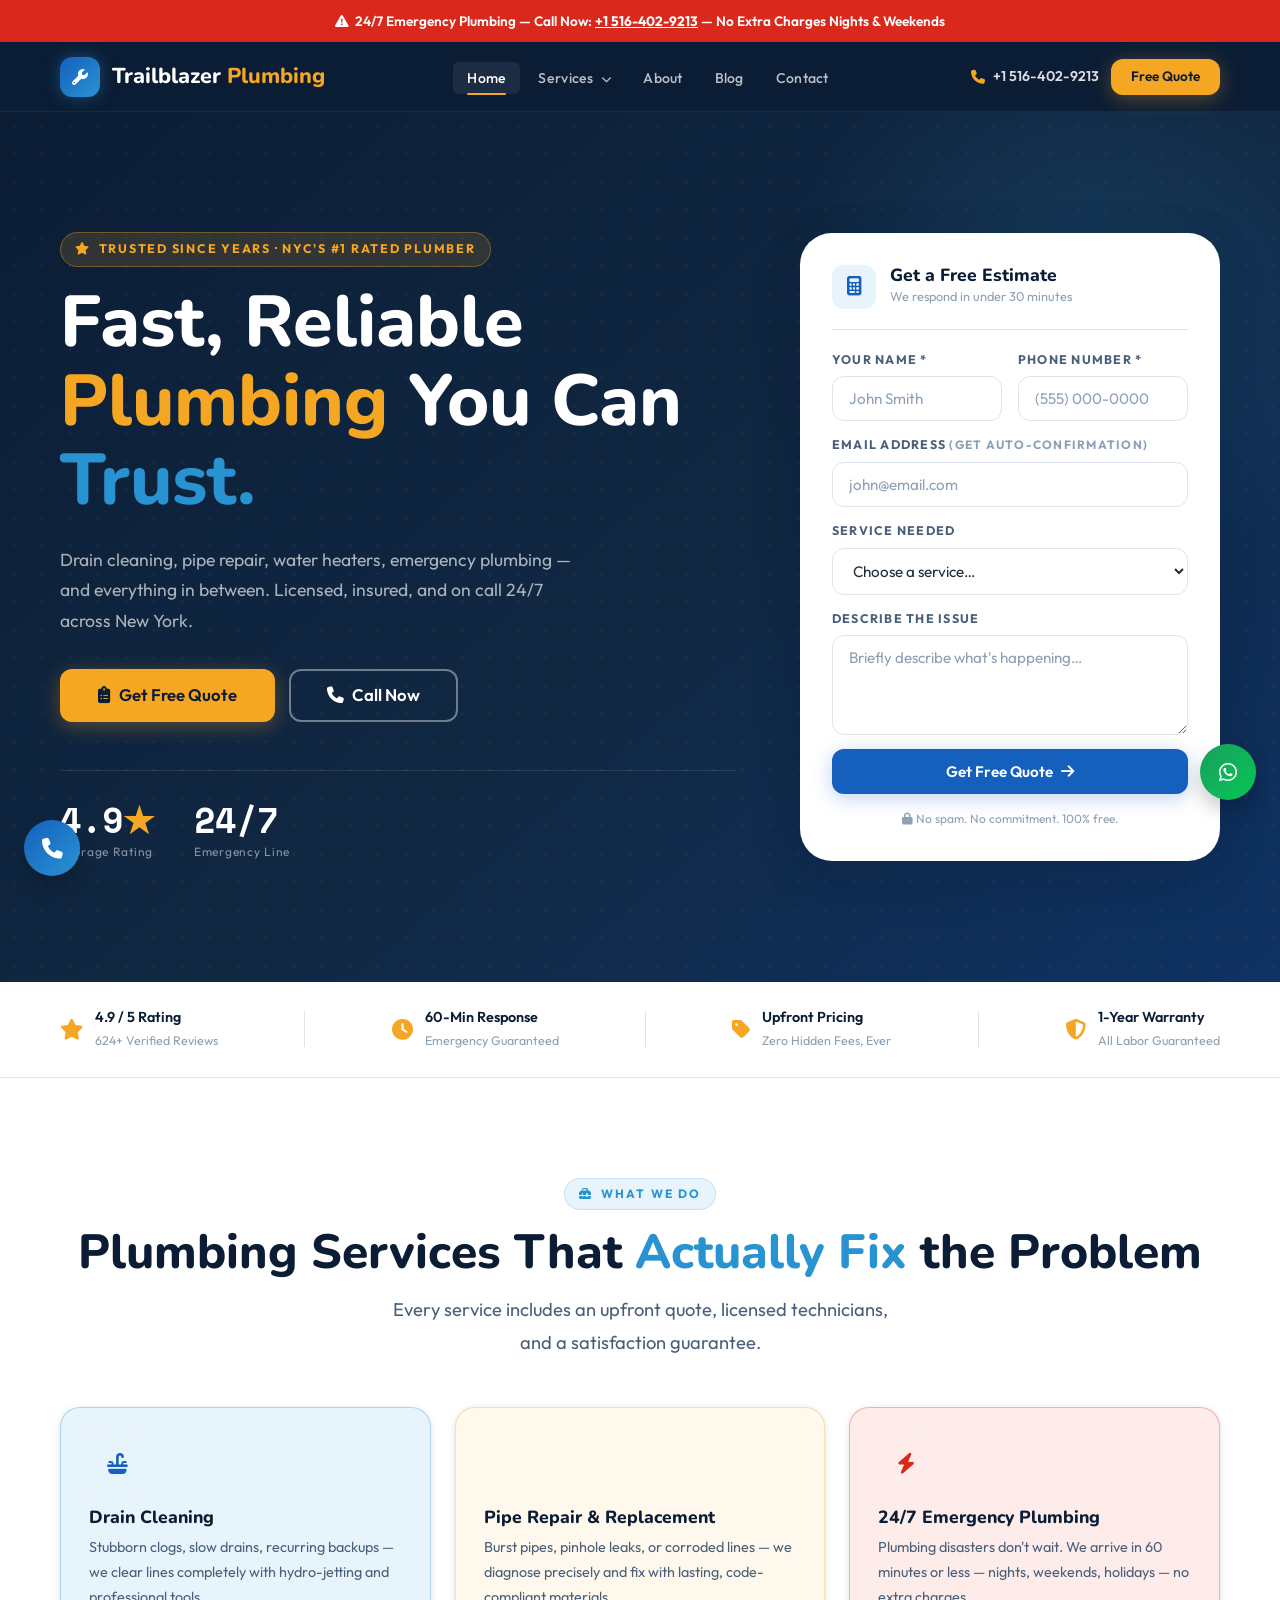
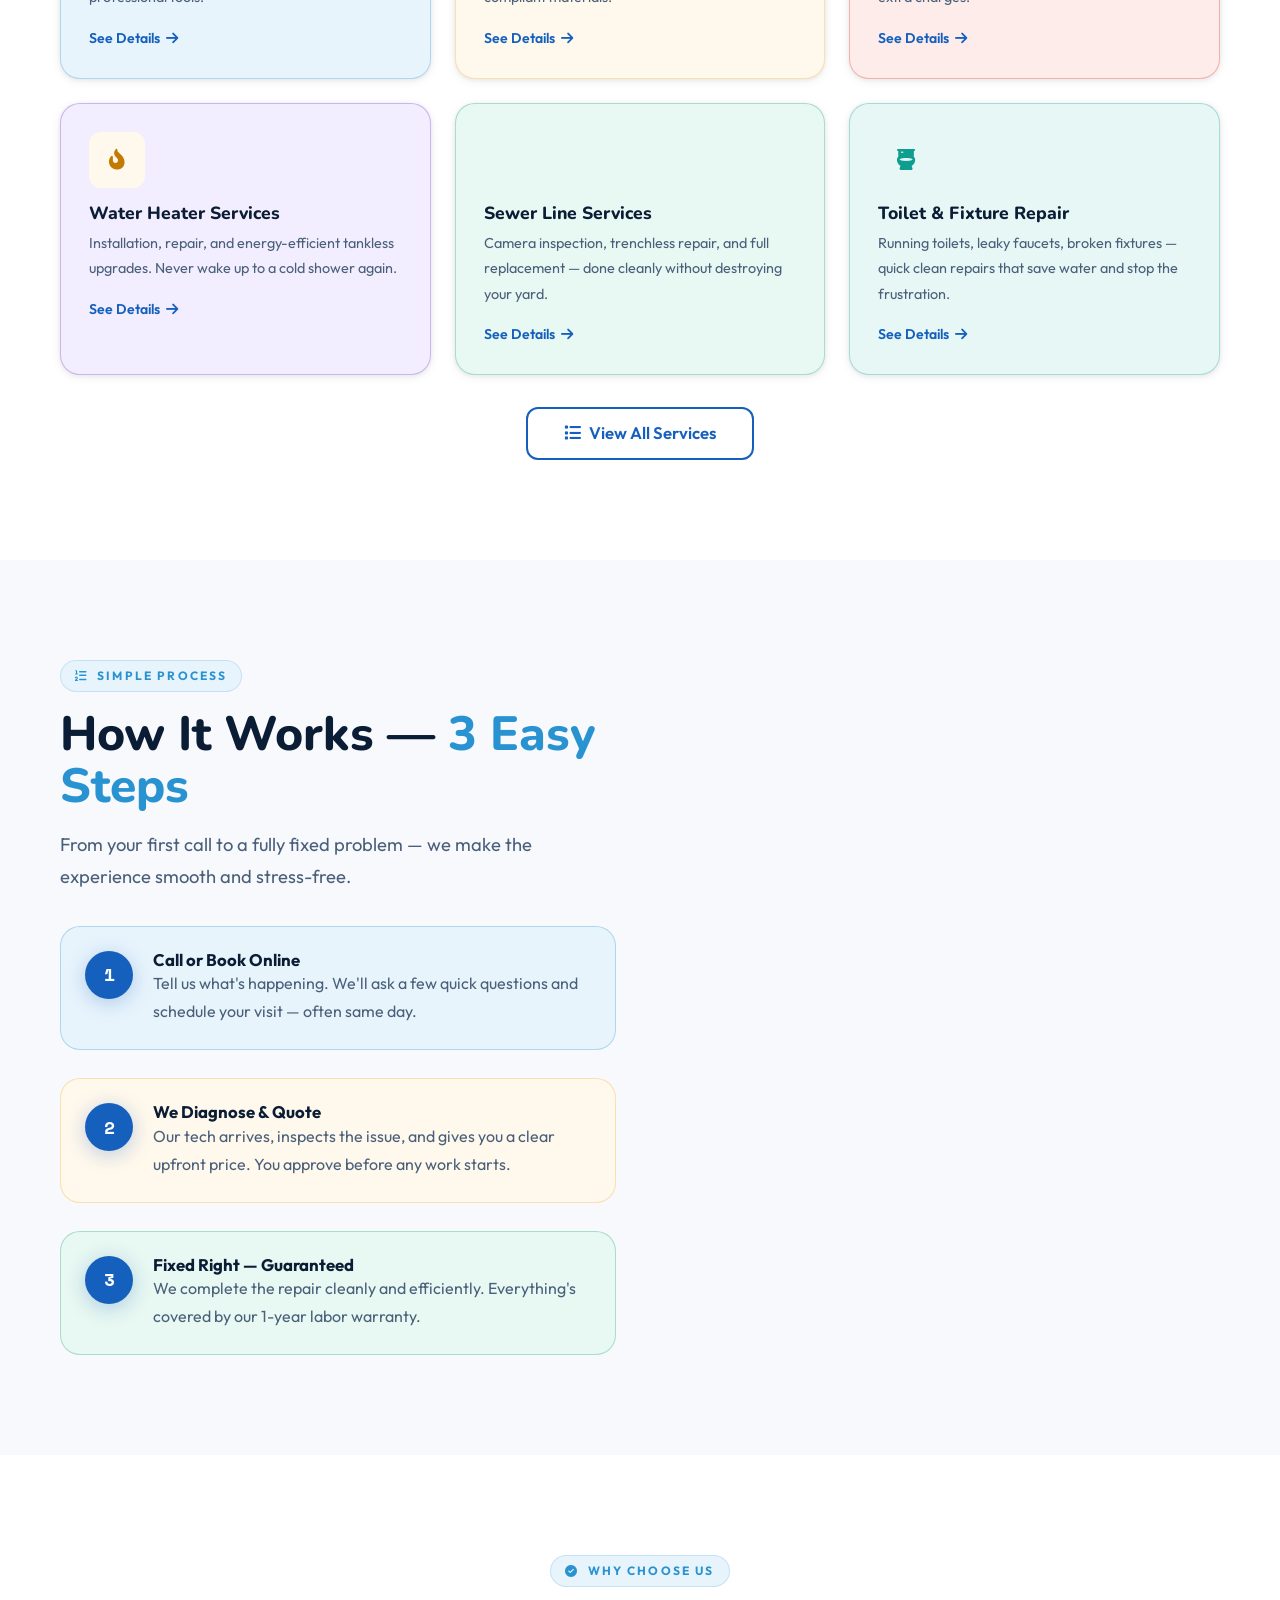
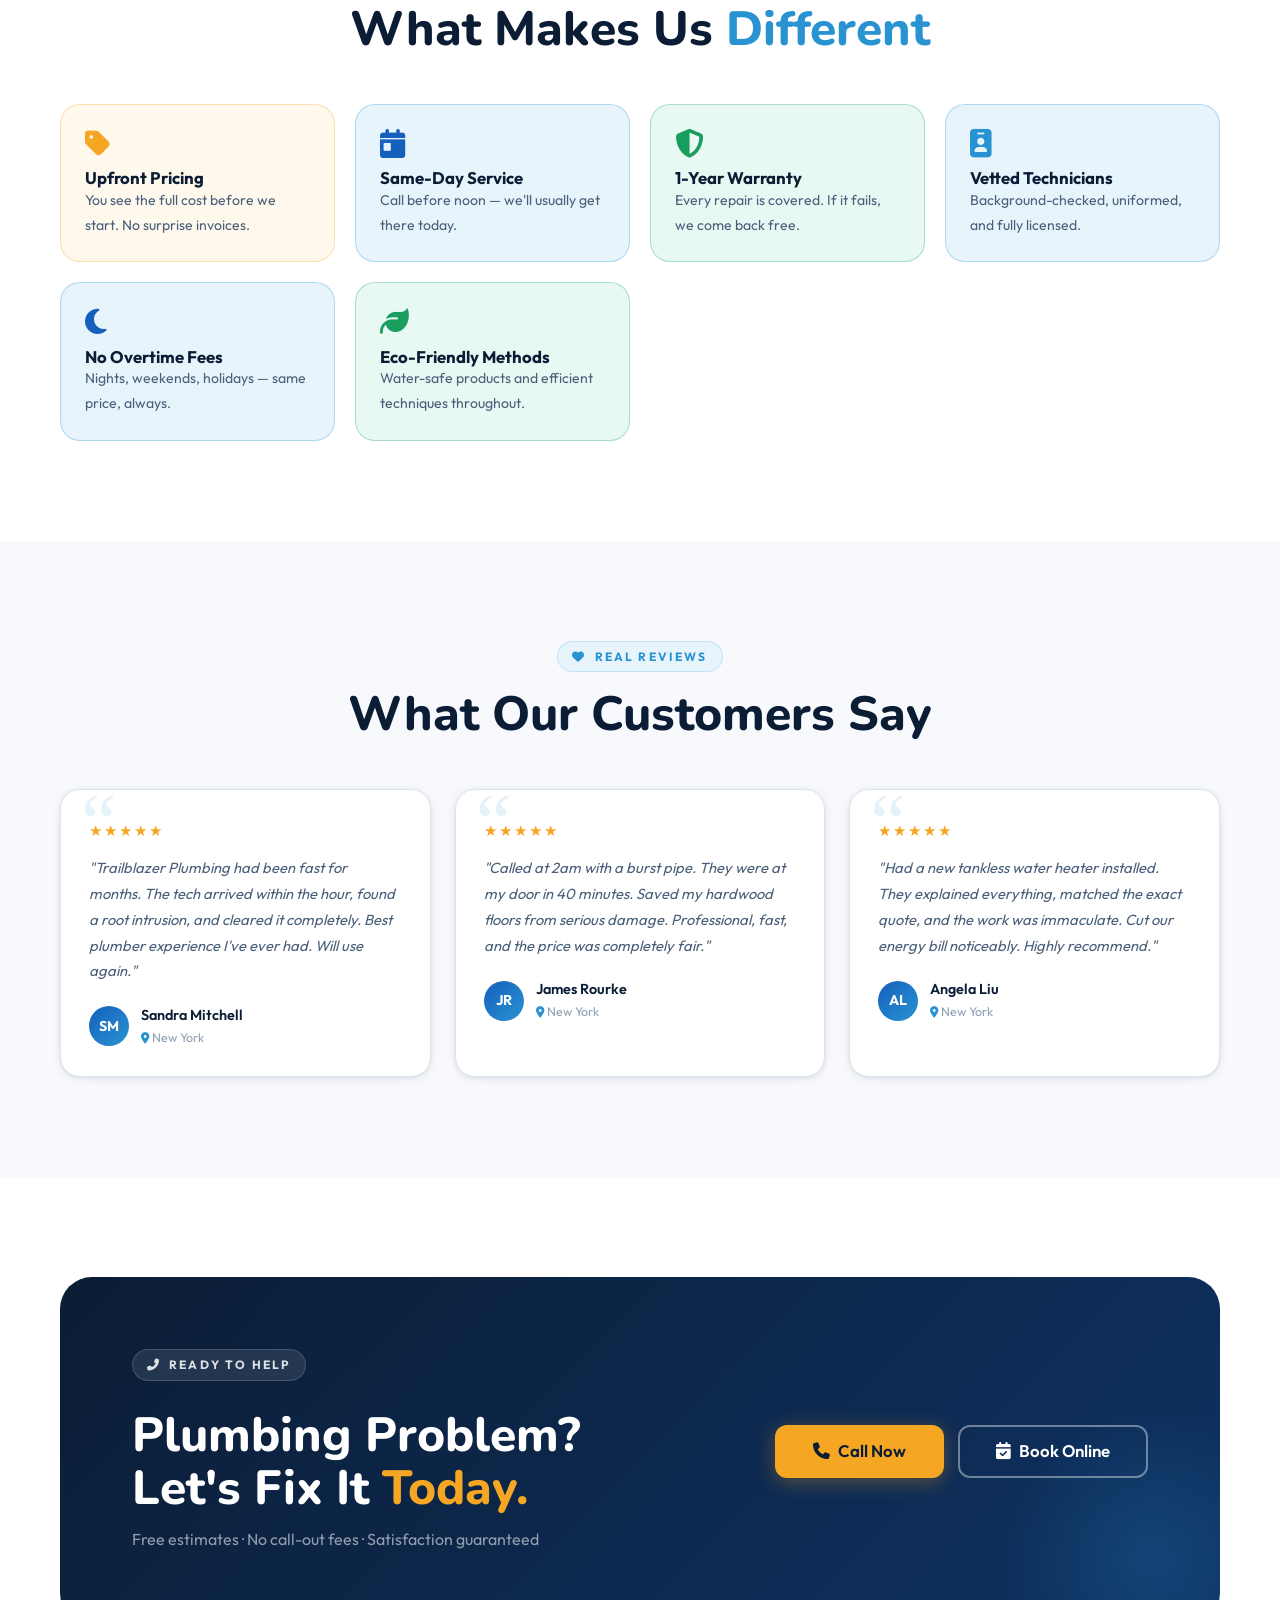
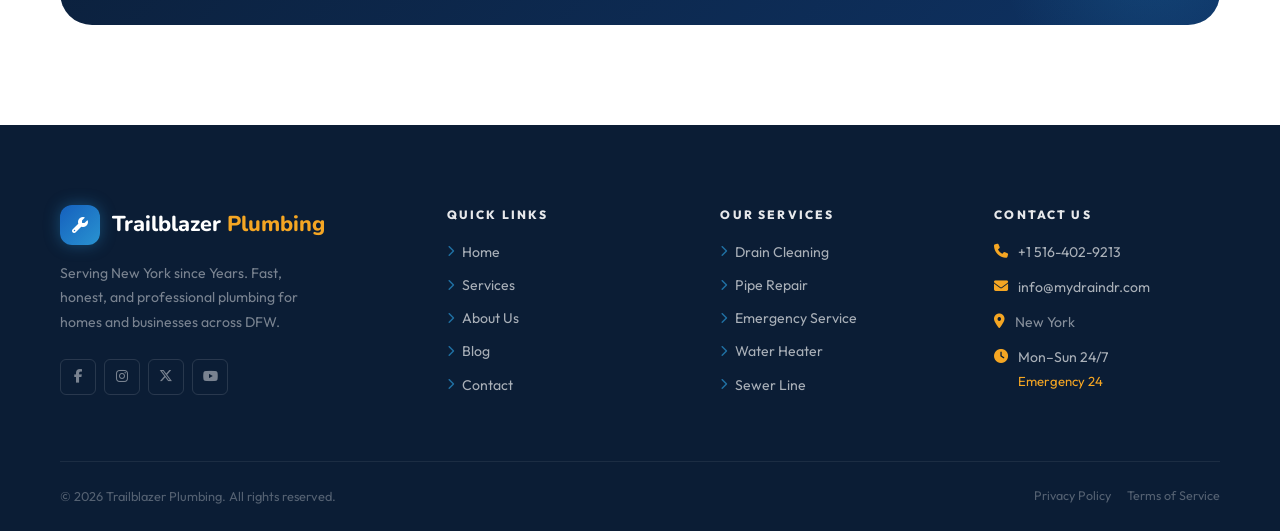
==== index.html @ d497c71b "`Updated company name and location in HTML files`" ====
<!DOCTYPE html>
<html lang="en">

<head>
  <meta charset="UTF-8" />
  <meta name="viewport" content="width=device-width,initial-scale=1.0" />
  <meta name="theme-color" content="#0b1d35" />
  <title>Trailblazer Plumbing | Expert Plumbing &amp; Drain Services in New York</title>
  <meta name="description"
    content="Trailblazer Plumbing offers licensed, insured plumbing services in New York. Drain cleaning, pipe repair, emergency plumbing, water heaters &amp; more. Fast response, upfront pricing, 24/7 availability." />
  <meta name="keywords"
    content="plumber Dallas, drain cleaning Fort Worth, emergency plumber DFW, pipe repair Dallas, water heater installation, plumbing services Texas" />
  <meta name="author" content="Trailblazer Plumbing" />
  <meta name="robots" content="index,follow" />
  <link rel="canonical" href="https://www.mydraindr.com/" />
  <meta property="og:type" content="website" />
  <meta property="og:title" content="Trailblazer Plumbing | Expert Plumbing &amp; Drain Services" />
  <meta property="og:description"
    content="Fast, reliable plumbing for New York. Licensed &amp; insured. 24/7 emergency service. Upfront pricing, no hidden fees." />
  <meta property="og:url" content="https://www.mydraindr.com/" />
  <meta property="og:image" content="https://www.mydraindr.com/images/og-image.jpg" />
  <meta name="twitter:card" content="summary_large_image" />
  <meta name="twitter:title" content="Trailblazer Plumbing | Expert Plumbing Services" />
  <meta name="twitter:description"
    content="Fast, reliable plumbing for New York. Licensed &amp; insured. 24/7 emergency service." />
  <meta name="twitter:image" content="https://www.mydraindr.com/images/twitter-image.jpg" />
  <script
    type="application/ld+json">{"@context":"https://schema.org","@type":"Plumber","name":"Trailblazer Plumbing","url":"https://www.mydraindr.com","telephone":"+1 516-402-9213","address":{"@type":"PostalAddress","streetAddress":"New York","addressLocality":"Dallas","addressRegion":"TX","postalCode":"75201","addressCountry":"US"},"openingHours":"Mo-Sa 07:00-20:00","aggregateRating":{"@type":"AggregateRating","ratingValue":"4.9","reviewCount":"624"}}</script>
  <link rel="preconnect" href="https://fonts.googleapis.com" />
  <link rel="preconnect" href="https://fonts.gstatic.com" crossorigin />
  <link
    href="https://fonts.googleapis.com/css2?family=Nunito:wght@600;700;800;900&family=Outfit:wght@300;400;500;600;700&family=Space+Mono:ital,wght@0,400;0,700;1,400&display=swap"
    rel="stylesheet" />
  <link rel="stylesheet" href="https://cdnjs.cloudflare.com/ajax/libs/font-awesome/6.5.1/css/all.min.css"
    crossorigin="anonymous" />
  <link rel="stylesheet" href="css/style.css" />
  <style>
    .floating-btn {
      overflow: visible;
      isolation: isolate;
    }

    .floating-btn i {
      position: relative;
      z-index: 2;
    }

    .floating-btn::before,
    .floating-btn::after {
      content: "";
      position: absolute;
      inset: 0;
      border-radius: 50%;
      border: 2px solid currentColor;
      opacity: 0;
      pointer-events: none;
    }

    .floating-btn::before {
      z-index: 0;
      animation: floating-ring-ripple 2.4s ease-out infinite;
    }

    .floating-btn::after {
      z-index: 1;
      animation: floating-ring-ripple 2.4s ease-out .9s infinite;
    }

    .floating-btn--call::before,
    .floating-btn--call::after {
      border-color: rgba(125, 209, 255, 0.72);
    }

    .floating-btn--whatsapp::before,
    .floating-btn--whatsapp::after {
      border-color: rgba(103, 255, 173, 0.68);
    }

    @keyframes floating-ring-ripple {
      0% {
        transform: scale(1);
        opacity: 0.9;
      }

      70% {
        opacity: 0.2;
      }

      100% {
        transform: scale(1.75);
        opacity: 0;
      }
    }
  </style>
</head>

<body>

  <!-- Emergency Strip -->
  <div class="emergency-strip">
    <i class="fa-solid fa-triangle-exclamation"></i>&nbsp;
    24/7 Emergency Plumbing — Call Now:&nbsp;<a href="tel:+1 516-402-9213">+1 516-402-9213</a>&nbsp;— No Extra Charges
    Nights &amp; Weekends
  </div>

  <!-- NAVBAR -->
  <nav class="navbar" id="navbar" aria-label="Main navigation">
    <div class="nav-wrap">
      <a href="index.html" class="nav-logo" aria-label="Trailblazer Plumbing Home">
        <div class="logo-icon"><i class="fa-solid fa-wrench"></i></div>
        <span>Trailblazer  <span class="logo-text-em">Plumbing</span></span>
      </a>
      <ul class="nav-menu">
        <li><a href="index.html" class="nav-link">Home</a></li>
        <li class="has-dropdown">
          <a href="pages/services.html" class="nav-link">Services <i
              class="fa-solid fa-chevron-down drop-arrow"></i></a>
          <ul class="dropdown">
            <li><a href="pages/services.html#drain" class="drop-item"><i class="fa-solid fa-sink"></i>Drain Cleaning</a>
            </li>
            <li><a href="pages/services.html#pipe" class="drop-item"><i class="fa-solid fa-pipe-valve"></i>Pipe
                Repair</a></li>
            <li><a href="pages/services.html#emergency" class="drop-item"><i class="fa-solid fa-bolt"></i>Emergency
                Service</a></li>
            <li><a href="pages/services.html#heater" class="drop-item"><i
                  class="fa-solid fa-fire-flame-curved"></i>Water Heater</a></li>
            <li><a href="pages/services.html#sewer" class="drop-item"><i class="fa-solid fa-arrow-down-to-arc"></i>Sewer
                Line</a></li>
          </ul>
        </li>
        <li><a href="pages/about.html" class="nav-link">About</a></li>
        <li><a href="pages/blog.html" class="nav-link">Blog</a></li>
        <li><a href="pages/contact.html" class="nav-link">Contact</a></li>
      </ul>
      <div class="nav-actions">
        <a href="tel:+1 516-402-9213" class="nav-phone"><i class="fa-solid fa-phone"></i>+1 516-402-9213</a>
        <a href="pages/contact.html" class="btn btn-amber btn-sm">Free Quote</a>
      </div>
      <button class="hamburger" id="hamburger" aria-label="Toggle menu" aria-expanded="false"
        aria-controls="mobileMenu">
        <span></span><span></span><span></span>
      </button>
    </div>
  </nav>
  <div class="mobile-menu" id="mobileMenu">
    <a href="index.html" class="nav-link">Home</a>
    <a href="pages/services.html" class="nav-link">Services</a>
    <a href="pages/about.html" class="nav-link">About</a>
    <a href="pages/blog.html" class="nav-link">Blog</a>
    <a href="pages/contact.html" class="nav-link">Contact</a>
    <div class="mobile-divider"></div>
    <div class="mobile-cta">
      <a href="tel:+1 516-402-9213" class="btn btn-amber btn-block"><i class="fa-solid fa-phone"></i>Call (555)
        123-4567</a>
      <a href="pages/contact.html" class="btn btn-ghost btn-block"><i class="fa-solid fa-file-lines"></i>Get Free
        Quote</a>
    </div>
  </div>

  <!-- HERO -->
  <section class="hero" aria-labelledby="hero-h">
    <div class="hero-dots" aria-hidden="true"></div>
    <div class="hero-glow" aria-hidden="true"></div>
    <div class="container">
      <div class="hero-inner">
        <div>
          <div class="hero-badge"><i class="fa-solid fa-star"></i>Trusted Since years · NYC's #1 Rated Plumber</div>
          <h1 id="hero-h">Fast, Reliable<br><span class="h1-accent">Plumbing</span> You Can<br><span
              class="h1-sky">Trust.</span></h1>
          <p class="hero-desc">Drain cleaning, pipe repair, water heaters, emergency plumbing — and everything in
            between. Licensed, insured, and on call 24/7 across New York.</p>
          <div class="hero-actions">
            <a href="pages/contact.html" class="btn btn-amber btn-lg"><i class="fa-solid fa-clipboard-list"></i>Get Free
              Quote</a>
            <a href="tel:+1 516-402-9213" class="btn btn-outline btn-lg"><i class="fa-solid fa-phone"></i>Call Now</a>
          </div>
          <div class="hero-proof">
            <!-- STATS  
            <div>
              <div class="hero-stat-num"><span data-count="4800" data-suffix="+">0+</span></div>
              <div class="hero-stat-label">Jobs Completed</div>
            </div>
            <div>
              <div class="hero-stat-num"><span data-count="16" data-suffix=" Yrs">0</span></div>
              <div class="hero-stat-label">In Business</div>
            </div>-->
            <div>
              <div class="hero-stat-num">4.9<span class="accent">★</span></div>
              <div class="hero-stat-label">Average Rating</div>
            </div>
            <div>
              <div class="hero-stat-num">24/7</div>
              <div class="hero-stat-label">Emergency Line</div>
            </div>
          </div>
        </div>
        <div class="quote-card reveal">
          <div class="quote-card-head">
            <div class="qc-icon"><i class="fa-solid fa-calculator"></i></div>
            <div>
              <h3>Get a Free Estimate</h3>
              <p>We respond in under 30 minutes</p>
            </div>
          </div>
          <form id="quoteForm" novalidate style="display:flex;flex-direction:column;gap:14px;">
            <div class="form-row">
              <div class="form-group"><label for="qname">Your Name *</label><input class="form-control" id="qname"
                  type="text" placeholder="John Smith" required /></div>
              <div class="form-group"><label for="qphone">Phone Number *</label><input class="form-control" id="qphone"
                  type="tel" placeholder="(555) 000-0000" required /></div>
            </div>
            <div class="form-group"><label for="qemail">Email Address <span style="font-size:.75rem;color:var(--gray3);">(get auto-confirmation)</span></label><input class="form-control" id="qemail"
                type="email" placeholder="john@email.com" /></div>
            <div class="form-group">
              <label for="qservice">Service Needed</label>
              <select class="form-control" id="qservice" required>
                <option value="">Choose a service…</option>
                <option>Drain Cleaning</option>
                <option>Pipe Repair / Replacement</option>
                <option>Emergency Plumbing</option>
                <option>Water Heater Service</option>
                <option>Sewer Line</option>
                <option>Toilet / Fixture Repair</option>
                <option>Other</option>
              </select>
            </div>
            <div class="form-group"><label for="qmsg">Describe the Issue</label><textarea class="form-control" id="qmsg"
                rows="3" placeholder="Briefly describe what's happening…"></textarea></div>
            <div id="quoteFormMsg" style="display:none;border-radius:10px;padding:12px 14px;font-size:.85rem;font-weight:600;"></div>
            <button type="submit" class="btn btn-primary btn-block" id="quoteSubmitBtn">Get Free Quote <i
                class="fa-solid fa-arrow-right"></i></button>
            <p style="font-size:.75rem;color:var(--gray3);text-align:center;"><i class="fa-solid fa-lock"></i> No spam.
              No commitment. 100% free.</p>
          </form>
          <script>
          (function(){
            var form=document.getElementById('quoteForm'),btn=document.getElementById('quoteSubmitBtn'),msg=document.getElementById('quoteFormMsg');
            form.addEventListener('submit',function(e){
              e.preventDefault();
              if(!form.checkValidity()){form.reportValidity();return;}
              btn.disabled=true;btn.innerHTML='<i class="fa-solid fa-spinner fa-spin"></i> Sending…';
              msg.style.display='none';
              var name=document.getElementById('qname').value.trim().split(' ');
              fetch('/api/inquiry.php',{
                method:'POST',
                headers:{'Content-Type':'application/json'},
                body:JSON.stringify({
                  source:'homepage',
                  first_name:name[0]||'',last_name:name.slice(1).join(' ')||'',
                  phone:document.getElementById('qphone').value,
                  email:document.getElementById('qemail').value,
                  service:document.getElementById('qservice').value,
                  message:document.getElementById('qmsg').value
                })
              })
              .then(function(r){return r.json();})
              .then(function(d){
                if(d.ok){
                  msg.style.background='#f0fdf4';msg.style.color='#166534';msg.style.border='1px solid #bbf7d0';
                  msg.innerHTML='<i class="fa-solid fa-circle-check"></i> '+d.message;
                  msg.style.display='block';form.reset();
                  btn.innerHTML='<i class="fa-solid fa-circle-check"></i> Sent!';
                  btn.style.background='#1a9e5e';
                  setTimeout(function(){btn.innerHTML='Get Free Quote <i class="fa-solid fa-arrow-right"></i>';btn.disabled=false;btn.style.background='';},5000);
                } else {
                  msg.style.background='#fff5f4';msg.style.color='#9b1c1c';msg.style.border='1px solid #fecaca';
                  msg.innerHTML='<i class="fa-solid fa-circle-exclamation"></i> '+(d.message||'Error. Please call us directly.');
                  msg.style.display='block';btn.disabled=false;btn.innerHTML='Get Free Quote <i class="fa-solid fa-arrow-right"></i>';
                }
              })
              .catch(function(){
                msg.style.background='#fff5f4';msg.style.color='#9b1c1c';msg.style.border='1px solid #fecaca';
                msg.innerHTML='<i class="fa-solid fa-circle-exclamation"></i> Connection error. Please call <a href="tel:+1 516-402-9213" style="color:#9b1c1c;">+1 516-402-9213</a>';
                msg.style.display='block';btn.disabled=false;btn.innerHTML='Get Free Quote <i class="fa-solid fa-arrow-right"></i>';
              });
            });
          })();
          </script>
        </div>
      </div>
    </div>
  </section>

  <!-- TRUST BAR -->
  <div class="trust-bar">
    <div class="container">
      <div class="trust-list">
        <!--
        <div class="trust-item"><i class="fa-solid fa-award"></i>
          <div><strong>Licensed &amp; Insured</strong><span>TX Lic. #PL-48821 · $2M Coverage</span></div>
        </div>
        <div class="trust-div" aria-hidden="true"></div> -->
        <div class="trust-item"><i class="fa-solid fa-star"></i>
          <div><strong>4.9 / 5 Rating</strong><span>624+ Verified Reviews</span></div>
        </div>
        <div class="trust-div" aria-hidden="true"></div>
        <div class="trust-item"><i class="fa-solid fa-clock"></i>
          <div><strong>60-Min Response</strong><span>Emergency Guaranteed</span></div>
        </div>
        <div class="trust-div" aria-hidden="true"></div>
        <div class="trust-item"><i class="fa-solid fa-tag"></i>
          <div><strong>Upfront Pricing</strong><span>Zero Hidden Fees, Ever</span></div>
        </div>
        <div class="trust-div" aria-hidden="true"></div>
        <div class="trust-item"><i class="fa-solid fa-shield-halved"></i>
          <div><strong>1-Year Warranty</strong><span>All Labor Guaranteed</span></div>
        </div>
      </div>
    </div>
  </div>

  <!-- SERVICES -->
  <section class="section" aria-labelledby="svc-h">
    <div class="container">
      <div class="text-center mb-7">
        <div class="section-label"><i class="fa-solid fa-toolbox"></i>What We Do</div>
        <h2 id="svc-h">Plumbing Services That <span class="text-sky">Actually Fix</span> the Problem</h2>
        <p class="lead mt-4" style="max-width:500px;margin-left:auto;margin-right:auto;">Every service includes an
          upfront quote, licensed technicians, and a satisfaction guarantee.</p>
      </div>
      <div style="display:grid;grid-template-columns:repeat(auto-fill,minmax(280px,1fr));gap:24px;">
        <article class="card svc-card svc-card-blue reveal">
          <div class="svc-icon ic-blue"><i class="fa-solid fa-sink"></i></div>
          <h3>Drain Cleaning</h3>
          <p>Stubborn clogs, slow drains, recurring backups — we clear lines completely with hydro-jetting and
            professional tools.</p><a href="pages/services.html#drain" class="card-link">See Details <i
              class="fa-solid fa-arrow-right"></i></a>
        </article>
        <article class="card svc-card svc-card-amber reveal">
          <div class="svc-icon ic-amber"><i class="fa-solid fa-pipe-valve"></i></div>
          <h3>Pipe Repair &amp; Replacement</h3>
          <p>Burst pipes, pinhole leaks, or corroded lines — we diagnose precisely and fix with lasting, code-compliant
            materials.</p><a href="pages/services.html#pipe" class="card-link">See Details <i
              class="fa-solid fa-arrow-right"></i></a>
        </article>
        <article class="card svc-card svc-card-red reveal">
          <div class="svc-icon ic-red"><i class="fa-solid fa-bolt"></i></div>
          <h3>24/7 Emergency Plumbing</h3>
          <p>Plumbing disasters don't wait. We arrive in 60 minutes or less — nights, weekends, holidays — no extra
            charges.</p><a href="pages/services.html#emergency" class="card-link">See Details <i
              class="fa-solid fa-arrow-right"></i></a>
        </article>
        <article class="card svc-card svc-card-purple reveal">
          <div class="svc-icon ic-amber"><i class="fa-solid fa-fire-flame-curved"></i></div>
          <h3>Water Heater Services</h3>
          <p>Installation, repair, and energy-efficient tankless upgrades. Never wake up to a cold shower again.</p><a
            href="pages/services.html#heater" class="card-link">See Details <i class="fa-solid fa-arrow-right"></i></a>
        </article>
        <article class="card svc-card svc-card-green reveal">
          <div class="svc-icon ic-green"><i class="fa-solid fa-arrow-down-to-arc"></i></div>
          <h3>Sewer Line Services</h3>
          <p>Camera inspection, trenchless repair, and full replacement — done cleanly without destroying your yard.</p>
          <a href="pages/services.html#sewer" class="card-link">See Details <i class="fa-solid fa-arrow-right"></i></a>
        </article>
        <article class="card svc-card svc-card-teal reveal">
          <div class="svc-icon ic-teal"><i class="fa-solid fa-toilet"></i></div>
          <h3>Toilet &amp; Fixture Repair</h3>
          <p>Running toilets, leaky faucets, broken fixtures — quick clean repairs that save water and stop the
            frustration.</p><a href="pages/services.html" class="card-link">See Details <i
              class="fa-solid fa-arrow-right"></i></a>
        </article>
      </div>
      <div class="text-center mt-6 reveal"><a href="pages/services.html" class="btn btn-ghost btn-lg"><i
            class="fa-solid fa-list"></i>View All Services</a></div>
    </div>
  </section>

  <!-- HOW IT WORKS -->
  <section class="section bg-off" aria-labelledby="how-h">
    <div class="container">
      <div class="grid-2">
        <div>
          <div class="section-label reveal"><i class="fa-solid fa-list-ol"></i>Simple Process</div>
          <h2 id="how-h" class="reveal">How It Works — <span class="text-sky">3 Easy Steps</span></h2>
          <p class="lead mt-4 mb-6 reveal">From your first call to a fully fixed problem — we make the experience smooth
            and stress-free.</p>
          <div style="display:flex;flex-direction:column;gap:28px;">
            <div class="step reveal step-sky">
              <div class="step-num">1</div>
              <div class="step-body">
                <h4>Call or Book Online</h4>
                <p>Tell us what's happening. We'll ask a few quick questions and schedule your visit — often same day.
                </p>
              </div>
            </div>
            <div class="step reveal step-amber">
              <div class="step-num">2</div>
              <div class="step-body">
                <h4>We Diagnose &amp; Quote</h4>
                <p>Our tech arrives, inspects the issue, and gives you a clear upfront price. You approve before any
                  work starts.</p>
              </div>
            </div>
            <div class="step reveal step-green">
              <div class="step-num">3</div>
              <div class="step-body">
                <h4>Fixed Right — Guaranteed</h4>
                <p>We complete the repair cleanly and efficiently. Everything's covered by our 1-year labor warranty.
                </p>
              </div>
            </div>
          </div>
        </div>
        <div class="reveal stat-grid">
          <!--
          <div class="stat-card stat-card-light stat-card-sky">
            <div class="stat-num"><span data-count="4800" data-suffix="+">0+</span></div>
            <div class="stat-label">Jobs Done</div>
          </div>
          <div class="stat-card stat-card-light stat-card-amber" style="margin-top:24px;">
            <div class="stat-num"><span data-count="98" data-suffix="%">0%</span></div>
            <div class="stat-label">Satisfaction Rate</div>
          </div>
          <div class="stat-card stat-card-light stat-card-green" style="margin-top:-24px;">
            <div class="stat-num"><span data-count="16" data-suffix="">0</span></div>
            <div class="stat-label">Years Experience</div>
          </div>
          <div class="stat-card stat-card-light stat-card-purple">
            <div class="stat-num"><span data-count="624" data-suffix="+">0+</span></div>
            <div class="stat-label">5-Star Reviews</div>
          </div>-->
        </div>
      </div>
    </div>
  </section>

  <!-- WHY US -->
  <section class="section" aria-labelledby="why-h">
    <div class="container">
      <div class="text-center mb-7 reveal">
        <div class="section-label"><i class="fa-solid fa-circle-check"></i>Why Choose Us</div>
        <h2 id="why-h">What Makes Us <span class="text-sky">Different</span></h2>
      </div>
      <div style="display:grid;grid-template-columns:repeat(auto-fill,minmax(220px,1fr));gap:20px;">
        <div class="reveal why-card why-card-amber"><i class="fa-solid fa-tag"
            style="font-size:1.8rem;color:var(--amber);margin-bottom:12px;display:block;"></i>
          <h4 class="mb-2">Upfront Pricing</h4>
          <p style="font-size:.88rem;">You see the full cost before we start. No surprise invoices.</p>
        </div>
        <div class="reveal why-card why-card-sky"><i class="fa-solid fa-calendar-day"
            style="font-size:1.8rem;color:var(--blue);margin-bottom:12px;display:block;"></i>
          <h4 class="mb-2">Same-Day Service</h4>
          <p style="font-size:.88rem;">Call before noon — we'll usually get there today.</p>
        </div>
        <div class="reveal why-card why-card-green"><i class="fa-solid fa-shield-halved"
            style="font-size:1.8rem;color:var(--green);margin-bottom:12px;display:block;"></i>
          <h4 class="mb-2">1-Year Warranty</h4>
          <p style="font-size:.88rem;">Every repair is covered. If it fails, we come back free.</p>
        </div>
        <div class="reveal why-card why-card-sky"><i class="fa-solid fa-id-badge"
            style="font-size:1.8rem;color:var(--sky);margin-bottom:12px;display:block;"></i>
          <h4 class="mb-2">Vetted Technicians</h4>
          <p style="font-size:.88rem;">Background-checked, uniformed, and fully licensed.</p>
        </div>
        <div class="reveal why-card why-card-sky"><i class="fa-solid fa-moon"
            style="font-size:1.8rem;color:var(--blue);margin-bottom:12px;display:block;"></i>
          <h4 class="mb-2">No Overtime Fees</h4>
          <p style="font-size:.88rem;">Nights, weekends, holidays — same price, always.</p>
        </div>
        <div class="reveal why-card why-card-green"><i class="fa-solid fa-leaf"
            style="font-size:1.8rem;color:var(--green);margin-bottom:12px;display:block;"></i>
          <h4 class="mb-2">Eco-Friendly Methods</h4>
          <p style="font-size:.88rem;">Water-safe products and efficient techniques throughout.</p>
        </div>
      </div>
    </div>
  </section>

  <!-- REVIEWS -->
  <section class="section bg-off" aria-labelledby="rev-h">
    <div class="container">
      <div class="text-center mb-7 reveal">
        <div class="section-label"><i class="fa-solid fa-heart"></i>Real Reviews</div>
        <h2 id="rev-h">What Our Customers Say</h2>
      </div>
      <div style="display:grid;grid-template-columns:repeat(auto-fill,minmax(300px,1fr));gap:24px;">
        <article class="review-card reveal">
          <div class="review-stars">★★★★★</div>
          <p class="review-text">"Trailblazer Plumbing had been fast for months. The tech arrived within the hour, found a root
            intrusion, and cleared it completely. Best plumber experience I've ever had. Will use again."</p>
          <div class="review-author">
            <div class="review-avatar">SM</div>
            <div>
              <div class="review-name">Sandra Mitchell</div>
              <div class="review-loc"><i class="fa-solid fa-location-dot" style="font-size:.7rem;color:var(--sky);"></i>
                New York</div>
            </div>
          </div>
        </article>
        <article class="review-card reveal">
          <div class="review-stars">★★★★★</div>
          <p class="review-text">"Called at 2am with a burst pipe. They were at my door in 40 minutes. Saved my hardwood
            floors from serious damage. Professional, fast, and the price was completely fair."</p>
          <div class="review-author">
            <div class="review-avatar">JR</div>
            <div>
              <div class="review-name">James Rourke</div>
              <div class="review-loc"><i class="fa-solid fa-location-dot" style="font-size:.7rem;color:var(--sky);"></i>
                New York</div>
            </div>
          </div>
        </article>
        <article class="review-card reveal">
          <div class="review-stars">★★★★★</div>
          <p class="review-text">"Had a new tankless water heater installed. They explained everything, matched the
            exact quote, and the work was immaculate. Cut our energy bill noticeably. Highly recommend."</p>
          <div class="review-author">
            <div class="review-avatar">AL</div>
            <div>
              <div class="review-name">Angela Liu</div>
              <div class="review-loc"><i class="fa-solid fa-location-dot" style="font-size:.7rem;color:var(--sky);"></i>
                New York</div>
            </div>
          </div>
        </article>
      </div>
    </div>
  </section>

  <!-- CTA -->
  <section class="section">
    <div class="container">
      <div class="cta-box reveal">
        <div
          style="position:relative;z-index:2;display:flex;align-items:center;justify-content:space-between;gap:32px;flex-wrap:wrap;">
          <div>
            <div class="section-label"
              style="background:rgba(255,255,255,.1);color:rgba(255,255,255,.85);border-color:rgba(255,255,255,.15);"><i
                class="fa-solid fa-phone-flip"></i>Ready to Help</div>
            <h2 class="text-white mt-3" style="font-size:clamp(1.8rem,4vw,3rem);">Plumbing Problem?<br>Let's Fix It
              <span class="text-amber">Today.</span></h2>
            <p style="color:rgba(255,255,255,.55);margin-top:10px;">Free estimates · No call-out fees · Satisfaction
              guaranteed</p>
          </div>
          <div style="display:flex;gap:14px;flex-wrap:wrap;">
            <a href="tel:+1 516-402-9213" class="btn btn-amber btn-lg"><i class="fa-solid fa-phone"></i>Call Now</a>
            <a href="pages/contact.html" class="btn btn-outline btn-lg"><i class="fa-solid fa-calendar-check"></i>Book
              Online</a>
          </div>
        </div>
      </div>
    </div>
  </section>

  <!-- FOOTER -->
  <footer class="site-footer" role="contentinfo">
    <div class="container">
      <div class="footer-grid">
        <div class="footer-brand">
          <a href="index.html" class="nav-logo">
            <div class="logo-icon"><i class="fa-solid fa-wrench"></i></div><span>Trailblazer  <span
                class="logo-text-em">Plumbing</span></span>
          </a>
          <p>Serving New York since Years. Fast, honest, and professional plumbing for homes and businesses
            across DFW.</p>
          <div class="footer-socials mt-5">
            <a href="#" class="social-btn" aria-label="Facebook"><i class="fa-brands fa-facebook-f"></i></a>
            <a href="#" class="social-btn" aria-label="Instagram"><i class="fa-brands fa-instagram"></i></a>
            <a href="#" class="social-btn" aria-label="X / Twitter"><i class="fa-brands fa-x-twitter"></i></a>
            <a href="#" class="social-btn" aria-label="YouTube"><i class="fa-brands fa-youtube"></i></a>
          </div>
        </div>
        <div>
          <div class="footer-col-title">Quick Links</div>
          <ul class="footer-links">
            <li><a href="index.html"><i class="fa-solid fa-chevron-right"></i>Home</a></li>
            <li><a href="pages/services.html"><i class="fa-solid fa-chevron-right"></i>Services</a></li>
            <li><a href="pages/about.html"><i class="fa-solid fa-chevron-right"></i>About Us</a></li>
            <li><a href="pages/blog.html"><i class="fa-solid fa-chevron-right"></i>Blog</a></li>
            <li><a href="pages/contact.html"><i class="fa-solid fa-chevron-right"></i>Contact</a></li>
          </ul>
        </div>
        <div>
          <div class="footer-col-title">Our Services</div>
          <ul class="footer-links">
            <li><a href="pages/services.html#drain"><i class="fa-solid fa-chevron-right"></i>Drain Cleaning</a></li>
            <li><a href="pages/services.html#pipe"><i class="fa-solid fa-chevron-right"></i>Pipe Repair</a></li>
            <li><a href="pages/services.html#emergency"><i class="fa-solid fa-chevron-right"></i>Emergency Service</a>
            </li>
            <li><a href="pages/services.html#heater"><i class="fa-solid fa-chevron-right"></i>Water Heater</a></li>
            <li><a href="pages/services.html#sewer"><i class="fa-solid fa-chevron-right"></i>Sewer Line</a></li>
          </ul>
        </div>
        <div>
          <div class="footer-col-title">Contact Us</div>
          <div class="footer-contact-row"><i class="fa-solid fa-phone"></i><a href="tel:+1 516-402-9213"
              style="color:rgba(255,255,255,.65);">+1 516-402-9213</a></div>
          <div class="footer-contact-row"><i class="fa-solid fa-envelope"></i><a href="mailto:hello@mydraindr.com"
              style="color:rgba(255,255,255,.65);">info@mydraindr.com</a></div>
          <div class="footer-contact-row"><i class="fa-solid fa-location-dot"></i>
            <address style="font-style:normal;color:rgba(255,255,255,.5);">New York<br>
            </address>
          </div>
          <div class="footer-contact-row"><i class="fa-solid fa-clock"></i><span>Mon–Sun 24/7<br><span
                style="color:var(--amber);font-size:.82rem;">Emergency 24</span></span></div>
        </div>
      </div>
      <div class="footer-bottom">
        <span>© 2026 Trailblazer Plumbing. All rights reserved.</span>
        <div style="display:flex;gap:16px;">
          <a href="#" style="color:rgba(255,255,255,.3);font-size:.78rem;">Privacy Policy</a>
          <a href="#" style="color:rgba(255,255,255,.3);font-size:.78rem;">Terms of Service</a>
        </div>
      </div>
    </div>
  </footer>

  <!-- FLOATING ACTION BUTTONS -->
  <a href="tel:+1 516-402-9213" class="floating-btn floating-btn--call" aria-label="Call us"><i
      class="fa-solid fa-phone"></i></a>
  <a href="https://wa.me/15551234567" class="floating-btn floating-btn--whatsapp" aria-label="Chat on WhatsApp"
    target="_blank" rel="noreferrer noopener"><i class="fa-brands fa-whatsapp"></i></a>

    <!-- BACK TO TOP -->
  <button id="backTop" aria-label="Back to top"><i class="fa-solid fa-chevron-up"></i></button>


  <!-- SCRIPTS -->
  <script src="../js/main.js"></script>
</body>

</html>
---- css/style.css ----
/* =============================================
   MY DRAIN DR — Global Design System
   Fonts: Nunito (headings) · Outfit (body) · Space Mono (stats)
   Theme: Navy + Sky + Amber | Mobile-first | SEO-ready
   ============================================= */
@import url('https://fonts.googleapis.com/css2?family=Nunito:wght@600;700;800;900&family=Outfit:wght@300;400;500;600;700&family=Space+Mono:ital,wght@0,400;0,700;1,400&display=swap');

/* ── CSS Variables ── */
:root {
  --navy:    #0b1d35;
  --navy2:   #112843;
  --blue:    #1560bd;
  --sky:     #2993d1;
  --sky-lt:  #e8f4fc;
  --amber:   #f5a623;
  --amber-lt:#fff8ec;
  --red:     #d9291c;
  --green:   #1a9e5e;
  --white:   #ffffff;
  --off:     #f7f9fc;
  --gray1:   #f0f4f8;
  --gray2:   #dde4ed;
  --gray3:   #8da0b5;
  --text:    #1e2d3d;
  --text2:   #4a607a;
  --r-sm:  6px; --r-md: 12px; --r-lg: 20px; --r-xl: 32px; --r-pill: 9999px;
  --sh-sm:  0 1px 4px rgba(11,29,53,.08),0 2px 12px rgba(11,29,53,.06);
  --sh-md:  0 4px 16px rgba(11,29,53,.10),0 8px 32px rgba(11,29,53,.07);
  --sh-lg:  0 8px 40px rgba(11,29,53,.14),0 16px 60px rgba(11,29,53,.08);
  --sh-blue: 0 4px 20px rgba(21,96,189,.28);
  --sh-amber:0 4px 20px rgba(245,166,35,.32);
  --ease: cubic-bezier(.4,0,.2,1);
  --t: .24s;
  --nav-h: 70px;
}

/* ── Reset ── */
*,*::before,*::after{box-sizing:border-box;margin:0;padding:0}
html{scroll-behavior:smooth;-webkit-text-size-adjust:100%}
body{font-family:'Outfit',sans-serif;font-size:16px;line-height:1.65;color:var(--text);background:var(--white);overflow-x:hidden}
img{max-width:100%;display:block}
a{color:inherit;text-decoration:none}
ul,ol{list-style:none}
button{font-family:inherit;cursor:pointer;border:none;background:none}
input,select,textarea{font-family:inherit;font-size:1rem}
:focus-visible{outline:3px solid var(--sky);outline-offset:3px;border-radius:var(--r-sm)}
::-webkit-scrollbar{width:5px}
::-webkit-scrollbar-track{background:var(--gray1)}
::-webkit-scrollbar-thumb{background:var(--sky);border-radius:99px}

/* ── Typography ── */
h1,h2,h3,h4,h5{font-family:'Nunito',sans-serif;font-weight:800;line-height:1.1;color:var(--navy)}
h1{font-size:clamp(2.4rem,6vw,4.5rem)}
h2{font-size:clamp(1.9rem,4vw,3rem)}
h3{font-size:clamp(1.2rem,2.5vw,1.6rem)}
h4{font-size:1.05rem;font-weight:700;font-family:'Outfit',sans-serif}
p{color:var(--text2);line-height:1.75}
.lead{font-size:clamp(1rem,1.5vw,1.15rem);color:var(--text2)}
.font-mono{font-family:'Space Mono',monospace}

/* ── Layout ── */
.container{width:min(1160px,92vw);margin:0 auto}
.section{padding:clamp(56px,8vw,100px) 0}
.text-center{text-align:center}
.text-white{color:var(--white)!important}
.text-sky{color:var(--sky)}
.text-amber{color:var(--amber)}
.text-navy{color:var(--navy)}
.mt-2{margin-top:8px}.mt-3{margin-top:12px}.mt-4{margin-top:16px}.mt-5{margin-top:24px}.mt-6{margin-top:32px}
.mb-4{margin-bottom:16px}.mb-5{margin-bottom:24px}.mb-6{margin-bottom:32px}.mb-7{margin-bottom:48px}
.bg-off{background:var(--off)}
.bg-navy{background:var(--navy)}
.grid-2{display:grid;grid-template-columns:1fr 1fr;gap:48px;align-items:center}
.stat-grid{display:grid;grid-template-columns:repeat(auto-fit,minmax(200px,1fr));gap:16px;align-content:start}
@media(max-width:900px){.grid-2{grid-template-columns:1fr}}
@media(max-width:768px){.section{padding:clamp(40px,6vw,80px) 0}.hero{padding:clamp(60px,10vw,100px) 0}.emergency-strip{font-size:.75rem;padding:8px 16px}}

/* ── Section Label ── */
.section-label{display:inline-flex;align-items:center;gap:8px;font-family:'Outfit',sans-serif;font-size:.75rem;font-weight:700;letter-spacing:.18em;text-transform:uppercase;color:var(--sky);background:var(--sky-lt);border:1px solid rgba(41,147,209,.18);padding:5px 14px;border-radius:var(--r-pill);margin-bottom:16px}

/* ── Buttons ── */
.btn{display:inline-flex;align-items:center;justify-content:center;gap:8px;font-family:'Outfit',sans-serif;font-weight:600;font-size:.95rem;padding:13px 28px;border-radius:var(--r-md);transition:all var(--t) var(--ease);white-space:nowrap;border:2px solid transparent;cursor:pointer;line-height:1}
.btn-primary{background:var(--blue);color:var(--white);box-shadow:var(--sh-blue)}
.btn-primary:hover{background:var(--sky);transform:translateY(-2px);box-shadow:0 8px 28px rgba(21,96,189,.38)}
.btn-amber{background:var(--amber);color:var(--navy);box-shadow:var(--sh-amber)}
.btn-amber:hover{background:#e8951a;transform:translateY(-2px)}
.btn-outline{background:transparent;color:var(--white);border:2px solid rgba(255,255,255,.4)}
.btn-outline:hover{background:rgba(255,255,255,.1);border-color:rgba(255,255,255,.8);transform:translateY(-1px)}
.btn-ghost{background:transparent;color:var(--blue);border:2px solid var(--blue)}
.btn-ghost:hover{background:var(--blue);color:var(--white);transform:translateY(-2px)}
.btn-lg{padding:16px 36px;font-size:1.05rem}
.btn-sm{padding:9px 18px;font-size:.85rem}
.btn-block{width:100%}

/* ── Emergency Strip ── */
.emergency-strip{background:var(--red);color:var(--white);text-align:center;padding:10px 20px;font-size:.85rem;font-weight:600;position:relative;z-index:1001}
.emergency-strip a{color:var(--white);font-weight:700;text-decoration:underline}

/* ── NAVBAR ── */
.navbar{position:sticky;top:0;z-index:1000;height:var(--nav-h);background:var(--navy);border-bottom:1px solid rgba(255,255,255,.06);transition:box-shadow var(--t) var(--ease)}
.navbar.scrolled{box-shadow:0 2px 24px rgba(0,0,0,.25)}
.nav-wrap{height:100%;display:flex;align-items:center;justify-content:space-between;gap:24px;width:min(1160px,92vw);margin:0 auto}
.nav-logo{display:flex;align-items:center;gap:12px;font-family:'Nunito',sans-serif;font-weight:800;font-size:1.35rem;color:var(--white);flex-shrink:0;transition:opacity var(--t)}
.nav-logo:hover{opacity:.9}
.logo-icon{width:40px;height:40px;border-radius:var(--r-md);background:linear-gradient(135deg,var(--blue),var(--sky));display:flex;align-items:center;justify-content:center;color:var(--white);font-size:1rem;box-shadow:0 0 16px rgba(41,147,209,.4);flex-shrink:0}
.logo-text-em{color:var(--amber)}
.nav-menu{display:flex;align-items:center;gap:4px;flex:1;justify-content:center}
.nav-link{font-size:.88rem;font-weight:500;letter-spacing:.02em;color:rgba(255,255,255,.72);padding:7px 14px;border-radius:var(--r-sm);transition:color var(--t),background var(--t);position:relative}
.nav-link:hover,.nav-link.active{color:var(--white);background:rgba(255,255,255,.07)}
.nav-link.active::after{content:'';position:absolute;bottom:-1px;left:14px;right:14px;height:2px;background:var(--amber);border-radius:var(--r-pill)}
.has-dropdown{position:relative}
.dropdown{position:absolute;top:calc(100% + 14px);left:50%;transform:translateX(-50%) translateY(6px);background:var(--white);border-radius:var(--r-md);min-width:220px;padding:8px;box-shadow:var(--sh-lg);border:1px solid var(--gray2);opacity:0;pointer-events:none;transition:opacity var(--t),transform var(--t) var(--ease);z-index:300}
.has-dropdown:hover .dropdown,.has-dropdown:focus-within .dropdown{opacity:1;pointer-events:all;transform:translateX(-50%) translateY(0)}
.drop-arrow{font-size:.65rem;margin-left:4px;transition:transform var(--t)}
.has-dropdown:hover .drop-arrow{transform:rotate(180deg)}
.drop-item{display:flex;align-items:center;gap:10px;padding:10px 12px;border-radius:var(--r-sm);color:var(--text);font-size:.88rem;font-weight:500;transition:background var(--t),color var(--t)}
.drop-item:hover{background:var(--sky-lt);color:var(--blue)}
.drop-item i{width:20px;text-align:center;color:var(--sky);font-size:.95rem}
.nav-actions{display:flex;align-items:center;gap:12px;flex-shrink:0}
.nav-phone{display:flex;align-items:center;gap:8px;font-weight:600;font-size:.88rem;color:rgba(255,255,255,.85);transition:color var(--t)}
.nav-phone:hover{color:var(--amber)}
.nav-phone i{color:var(--amber)}
.hamburger{display:none;flex-direction:column;gap:5px;padding:8px;border-radius:var(--r-sm)}
.hamburger span{display:block;width:22px;height:2px;background:var(--white);border-radius:2px;transition:all var(--t) var(--ease)}
.hamburger.open span:nth-child(1){transform:translateY(7px) rotate(45deg)}
.hamburger.open span:nth-child(2){opacity:0;width:0}
.hamburger.open span:nth-child(3){transform:translateY(-7px) rotate(-45deg)}
.mobile-menu{display:none;position:fixed;top:var(--nav-h);left:0;right:0;bottom:0;background:var(--navy);z-index:999;padding:32px 20px;overflow-y:auto;flex-direction:column;gap:6px}
.mobile-menu.open{display:flex}
.mobile-menu .nav-link{font-size:1.05rem;padding:13px 16px;color:rgba(255,255,255,.8)}
.mobile-menu .nav-link.active{color:var(--amber)}
.mobile-divider{height:1px;background:rgba(255,255,255,.08);margin:12px 0}
.mobile-cta{display:flex;flex-direction:column;gap:12px;margin-top:16px}
@media(max-width:768px){.nav-menu,.nav-actions .btn,.nav-phone{display:none}.hamburger{display:flex}}

/* ── HERO ── */
.hero{position:relative;overflow:hidden;background:linear-gradient(140deg,var(--navy) 0%,var(--navy2) 55%,#0e3263 100%);padding:clamp(70px,12vw,120px) 0}
.hero-dots{position:absolute;inset:0;pointer-events:none;background-image:radial-gradient(rgba(255,255,255,.06) 1px,transparent 1px);background-size:28px 28px}
.hero-glow{position:absolute;right:-100px;top:-100px;width:600px;height:600px;border-radius:50%;background:radial-gradient(circle,rgba(41,147,209,.18) 0%,transparent 70%);pointer-events:none}
.hero-inner{position:relative;z-index:2;display:grid;grid-template-columns:1fr 420px;gap:64px;align-items:center}
@media(max-width:1020px){.hero-inner{grid-template-columns:1fr}}
.hero-badge{display:inline-flex;align-items:center;gap:8px;background:rgba(245,166,35,.15);border:1px solid rgba(245,166,35,.35);color:var(--amber);font-size:.78rem;font-weight:700;letter-spacing:.14em;text-transform:uppercase;padding:6px 14px;border-radius:var(--r-pill);margin-bottom:16px}
.hero h1{color:var(--white);margin-bottom:24px}
.hero h1 .h1-accent{color:var(--amber)}
.hero h1 .h1-sky{color:var(--sky)}
.hero-desc{color:rgba(255,255,255,.65);font-size:clamp(.95rem,1.5vw,1.1rem);max-width:520px;margin-bottom:32px;line-height:1.75}
.hero-actions{display:flex;gap:14px;flex-wrap:wrap;margin-bottom:48px}
.hero-proof{display:flex;gap:40px;flex-wrap:wrap;padding-top:32px;border-top:1px solid rgba(255,255,255,.1)}
.hero-stat-num{font-family:'Space Mono',monospace;font-weight:700;font-size:2.2rem;color:var(--white);line-height:1}
.hero-stat-num .accent{color:var(--amber)}
.hero-stat-label{font-size:.75rem;color:rgba(255,255,255,.5);margin-top:4px;letter-spacing:.06em;font-family:'Outfit',sans-serif}
@media(max-width:480px){.hero-actions{flex-direction:column}.hero-actions .btn{width:100%}.hero-proof{gap:24px}}

/* ── QUOTE CARD ── */
.quote-card{background:var(--white);border-radius:var(--r-xl);padding:32px;box-shadow:var(--sh-lg)}
.quote-card-head{display:flex;align-items:center;gap:14px;padding-bottom:20px;border-bottom:1px solid var(--gray2);margin-bottom:20px}
.qc-icon{width:44px;height:44px;border-radius:var(--r-md);background:var(--sky-lt);color:var(--blue);font-size:1.2rem;display:flex;align-items:center;justify-content:center;flex-shrink:0}
.quote-card-head h3{font-size:1.1rem;color:var(--navy);margin:0;font-family:'Nunito',sans-serif}
.quote-card-head p{font-size:.8rem;color:var(--gray3);margin:0;font-family:'Outfit',sans-serif}

/* ── TRUST BAR ── */
.trust-bar{background:var(--white);border-bottom:1px solid var(--gray2);padding:24px 0}
.trust-list{display:flex;align-items:center;justify-content:space-between;flex-wrap:wrap;gap:20px}
.trust-item{display:flex;align-items:center;gap:12px;font-size:.88rem}
.trust-item i{font-size:1.3rem;color:var(--amber)}
.trust-item strong{display:block;color:var(--navy);font-size:.9rem;font-family:'Outfit',sans-serif;font-weight:600}
.trust-item span{color:var(--gray3);font-size:.78rem}
.trust-div{width:1px;height:36px;background:var(--gray2)}
@media(max-width:768px){.trust-div{display:none}.trust-list{justify-content:flex-start;gap:16px}}

/* ── CARDS ── */
.card{background:var(--white);border-radius:var(--r-lg);border:1px solid var(--gray2);box-shadow:var(--sh-sm);transition:transform var(--t) var(--ease),box-shadow var(--t) var(--ease),border-color var(--t);overflow:hidden}
.card:hover{transform:translateY(-4px);box-shadow:var(--sh-md);border-color:rgba(41,147,209,.3)}
.svc-card{padding:28px}
.svc-card-blue{background:var(--sky-lt);border-color:rgba(41,147,209,.3)}
.svc-card-amber{background:var(--amber-lt);border-color:rgba(245,166,35,.3)}
.svc-card-red{background:#fdecea;border-color:rgba(217,41,28,.3)}
.svc-card-green{background:#e8f8f2;border-color:rgba(26,158,94,.3)}
.svc-card-purple{background:#f3eeff;border-color:rgba(107,51,204,.3)}
.svc-card-teal{background:#e6f7f5;border-color:rgba(13,158,143,.3)}
.svc-icon{width:56px;height:56px;border-radius:var(--r-md);display:flex;align-items:center;justify-content:center;font-size:1.3rem;margin-bottom:16px;flex-shrink:0}
.ic-blue{background:var(--sky-lt);color:var(--blue)}
.ic-amber{background:var(--amber-lt);color:#c47a00}
.ic-green{background:#e8f8f2;color:var(--green)}
.ic-red{background:#fdecea;color:var(--red)}
.ic-purple{background:#f3eeff;color:#6b33cc}
.ic-teal{background:#e6f7f5;color:#0d9e8f}
.svc-card h3{font-size:1.1rem;margin-bottom:8px}
.svc-card p{font-size:.9rem;margin-bottom:16px}
.card-link{color:var(--blue);font-size:.88rem;font-weight:600;display:flex;align-items:center;gap:6px;transition:gap var(--t)}
.card-link:hover{gap:10px}

/* ── STEP ── */
.step{display:flex;gap:20px;align-items:flex-start;padding:24px;border-radius:var(--r-lg);border:1px solid var(--gray2);transition:background-color var(--t),border-color var(--t),transform var(--t) var(--ease),box-shadow var(--t) var(--ease)}
.step:hover{transform:translateY(-2px);box-shadow:var(--sh-sm)}
.step-sky{background:var(--sky-lt);border-color:rgba(41,147,209,.3)}
.step-amber{background:var(--amber-lt);border-color:rgba(245,166,35,.3)}
.step-green{background:#e8f8f2;border-color:rgba(26,158,94,.3)}
.step-num{width:48px;height:48px;border-radius:50%;flex-shrink:0;background:var(--blue);color:var(--white);display:flex;align-items:center;justify-content:center;font-family:'Space Mono',monospace;font-weight:700;font-size:1.1rem;box-shadow:var(--sh-blue)}

/* ── STAT CARD ── */
.stat-card{background:rgba(255,255,255,.06);border:1px solid rgba(255,255,255,.1);border-radius:var(--r-lg);padding:28px;text-align:center}
.stat-card-light{background:var(--white);border:1px solid var(--gray2);border-radius:var(--r-lg);padding:28px;text-align:center;box-shadow:var(--sh-sm)}
.stat-card-sky{background:var(--sky-lt);border:1px solid rgba(41,147,209,.2)}
.stat-card-amber{background:var(--amber-lt);border:1px solid rgba(245,166,35,.2)}
.stat-card-green{background:#e8f8f2;border:1px solid rgba(26,158,94,.2)}
.stat-card-purple{background:#f3eeff;border:1px solid rgba(107,51,204,.2)}
.stat-num{font-family:'Space Mono',monospace;font-weight:700;font-size:clamp(2rem,4vw,3rem);color:var(--white);line-height:1}
.stat-card-light .stat-num{color:var(--navy)}
.stat-label{font-size:.75rem;color:rgba(255,255,255,.45);letter-spacing:.1em;text-transform:uppercase;margin-top:8px;font-family:'Outfit',sans-serif}
.stat-card-light .stat-label{color:var(--text2)}

/* ── REVIEWS ── */
.review-card{background:var(--white);border-radius:var(--r-lg);border:1px solid var(--gray2);padding:28px;box-shadow:var(--sh-sm);position:relative;overflow:hidden}
.review-card::before{content:'\201C';font-family:Georgia,serif;position:absolute;top:-8px;left:20px;font-size:80px;line-height:1;color:var(--sky);opacity:.12;pointer-events:none}
.review-stars{color:var(--amber);font-size:.95rem;margin-bottom:12px;letter-spacing:2px}
.review-text{font-size:.92rem;color:var(--text2);line-height:1.75;margin-bottom:20px;font-style:italic}
.review-author{display:flex;align-items:center;gap:12px}
.review-avatar{width:40px;height:40px;border-radius:50%;display:flex;align-items:center;justify-content:center;font-size:.88rem;font-weight:700;color:var(--white);background:linear-gradient(135deg,var(--blue),var(--sky));flex-shrink:0;font-family:'Outfit',sans-serif}
.review-name{font-weight:600;font-size:.9rem;color:var(--navy);font-family:'Outfit',sans-serif}
.review-loc{font-size:.78rem;color:var(--gray3)}

/* ── WHY CHOOSE US CARDS ── */
.why-card{padding:24px;border-radius:var(--r-lg);border:1px solid var(--gray2);transition:background-color var(--t),border-color var(--t),transform var(--t) var(--ease),box-shadow var(--t) var(--ease)}
.why-card:hover{transform:translateY(-4px);box-shadow:var(--sh-sm)}
.why-card-amber{background:var(--amber-lt);border-color:rgba(245,166,35,.3)}
.why-card-sky{background:var(--sky-lt);border-color:rgba(41,147,209,.3)}
.why-card-green{background:#e8f8f2;border-color:rgba(26,158,94,.3)}

/* ── SERVICE FEATURE CARDS ── */
.svc-feature{padding:16px;border:1px solid var(--gray2);border-radius:var(--r-md);transition:background-color var(--t),border-color var(--t),transform var(--t) var(--ease)}
.svc-feature:hover{transform:translateY(-2px);box-shadow:var(--sh-sm)}
.svc-feature-sky{background:var(--sky-lt);border-color:rgba(41,147,209,.3)}
.svc-feature-red{background:#fdecea;border-color:rgba(217,41,28,.3)}
.svc-feature-blue{background:#e6f7ff;border-color:rgba(21,96,189,.3)}
.svc-feature-amber{background:var(--amber-lt);border-color:rgba(245,166,35,.3)}
.svc-feature-green{background:#e8f8f2;border-color:rgba(26,158,94,.3)}

/* ── FLOATING ACTION BUTTONS ── */
.floating-btn{position:fixed;bottom:24px;width:56px;height:56px;border-radius:50%;display:flex;align-items:center;justify-content:center;color:var(--white);text-decoration:none;box-shadow:0 10px 18px rgba(0,0,0,.2);transition:transform var(--t),box-shadow var(--t);z-index:2000;font-size:1.3rem;overflow:hidden}
.floating-btn:focus-visible{outline:3px solid rgba(255,255,255,.9);outline-offset:3px}
.floating-btn:hover{transform:translateY(-4px);box-shadow:0 14px 22px rgba(0,0,0,.25)}
.floating-btn::before{content:'';position:absolute;inset:-8px;border-radius:50%;border:2px solid;opacity:0;animation:ripple-pulse 2s cubic-bezier(0.4,0,0.6,1) infinite}
.floating-btn--call::before{border-color:rgba(41,147,209,.6)}
.floating-btn--whatsapp::before{border-color:rgba(26,158,94,.6)}
.floating-btn::after{content:'';position:absolute;inset:0;border-radius:50%;background:radial-gradient(circle,rgba(255,255,255,.5) 0%,rgba(255,255,255,0) 70%);opacity:0;transform:scale(0);pointer-events:none}
.floating-btn:hover::after{animation:ripple-wave .8s ease-out}

.floating-btn--call{left:24px;background:linear-gradient(135deg,var(--blue),var(--sky));}
.floating-btn--whatsapp{right:24px;bottom:100px;background:linear-gradient(135deg,var(--green),#06c755);}

@keyframes ripple-pulse{0%{transform:scale(0);opacity:1}to{transform:scale(1.4);opacity:0}}
@keyframes ripple-wave{0%{transform:scale(0);opacity:1}to{transform:scale(2.2);opacity:0}} 

/* ── FAQ ── */
.faq-item{border-bottom:1px solid var(--gray2)}
.faq-btn{width:100%;text-align:left;background:none;border:none;cursor:pointer;display:flex;align-items:center;justify-content:space-between;gap:16px;padding:20px 0;color:var(--text);font-family:'Nunito',sans-serif;font-weight:700;font-size:1rem;transition:color var(--t)}
.faq-btn:hover{color:var(--blue)}
.faq-toggle{width:30px;height:30px;border-radius:50%;flex-shrink:0;background:var(--gray1);color:var(--gray3);display:flex;align-items:center;justify-content:center;font-size:.9rem;transition:background var(--t),color var(--t),transform var(--t)}
.faq-item.open .faq-toggle{background:var(--blue);color:var(--white);transform:rotate(45deg)}
.faq-body{overflow:hidden;max-height:0;transition:max-height .4s ease,padding .3s;font-size:.92rem;color:var(--text2);line-height:1.75}
.faq-item.open .faq-body{max-height:300px;padding-bottom:20px}

/* ── FORM ── */
.form-row{display:grid;grid-template-columns:1fr 1fr;gap:16px}
@media(max-width:500px){.form-row{grid-template-columns:1fr}}
.form-group{display:flex;flex-direction:column;gap:6px}
.form-group label{font-size:.78rem;font-weight:700;letter-spacing:.1em;text-transform:uppercase;color:var(--text2);font-family:'Outfit',sans-serif}
.form-control{padding:12px 16px;border:1.5px solid var(--gray2);border-radius:var(--r-md);font-size:.95rem;color:var(--text);background:var(--white);transition:border-color var(--t),box-shadow var(--t);outline:none;width:100%;font-family:'Outfit',sans-serif}
.form-control:focus{border-color:var(--sky);box-shadow:0 0 0 3px rgba(41,147,209,.14)}
.form-control::placeholder{color:var(--gray3)}
select.form-control{cursor:pointer}
textarea.form-control{resize:vertical;min-height:100px}

/* ── CTA SECTION ── */
.cta-box{background:linear-gradient(135deg,var(--navy) 0%,#0e3263 100%);border-radius:var(--r-xl);padding:clamp(40px,6vw,72px);position:relative;overflow:hidden}
.cta-box::before{content:'';position:absolute;right:-80px;bottom:-80px;width:300px;height:300px;border-radius:50%;background:radial-gradient(circle,rgba(41,147,209,.2),transparent 70%);pointer-events:none}

/* ── BADGES ── */
.badge{display:inline-flex;align-items:center;gap:6px;padding:4px 12px;border-radius:var(--r-pill);font-size:.75rem;font-weight:600;font-family:'Outfit',sans-serif}
.badge-sky{background:var(--sky-lt);color:var(--blue);border:1px solid rgba(41,147,209,.2)}
.badge-amber{background:var(--amber-lt);color:#9a6400;border:1px solid rgba(245,166,35,.3)}
.badge-green{background:#e8f8f2;color:var(--green);border:1px solid rgba(26,158,94,.2)}
.badge-red{background:#fdecea;color:var(--red);border:1px solid rgba(217,41,28,.2)}

/* ── PAGE HERO ── */
.page-hero{background:linear-gradient(140deg,var(--navy) 0%,var(--navy2) 60%,#0e3263 100%);padding:clamp(60px,10vw,100px) 0 clamp(40px,6vw,60px);position:relative;overflow:hidden}
.page-hero .hero-dots{position:absolute;inset:0}
.page-hero-inner{position:relative;z-index:2}
.page-hero h1{color:var(--white);margin-bottom:16px}
.page-hero .lead{color:rgba(255,255,255,.6);max-width:540px}
.breadcrumb{display:flex;align-items:center;gap:8px;margin-bottom:20px;font-size:.82rem;color:rgba(255,255,255,.4);font-family:'Outfit',sans-serif}
.breadcrumb a{color:rgba(255,255,255,.55);transition:color var(--t)}
.breadcrumb a:hover{color:var(--amber)}
.breadcrumb i{font-size:.65rem}

/* ── SCROLL REVEAL ── */
.reveal{opacity:0;transform:translateY(28px);transition:opacity .65s var(--ease),transform .65s var(--ease)}
.reveal.in{opacity:1;transform:none}

/* ── BACK TO TOP ── */
#backTop{position:fixed;bottom:28px;right:28px;z-index:800;width:44px;height:44px;border-radius:var(--r-md);background:var(--blue);color:var(--white);font-size:1rem;display:flex;align-items:center;justify-content:center;box-shadow:var(--sh-blue);opacity:0;pointer-events:none;transform:translateY(8px);transition:all var(--t) var(--ease)}
#backTop.show{opacity:1;pointer-events:all;transform:translateY(0)}
#backTop:hover{background:var(--sky);transform:translateY(-3px)}

/* ── FOOTER ── */
.site-footer{background:var(--navy);color:rgba(255,255,255,.65);padding:80px 0 0}
.footer-grid{display:grid;grid-template-columns:1.5fr 1fr 1fr 1fr;gap:48px;padding-bottom:56px;border-bottom:1px solid rgba(255,255,255,.07)}
@media(max-width:900px){.footer-grid{grid-template-columns:1fr 1fr;gap:36px}}
@media(max-width:520px){.footer-grid{grid-template-columns:1fr}}
.footer-brand p{font-size:.88rem;margin-top:16px;color:rgba(255,255,255,.45);line-height:1.75;max-width:260px}
.footer-col-title{font-family:'Outfit',sans-serif;font-weight:800;font-size:.75rem;letter-spacing:.18em;text-transform:uppercase;color:rgba(255,255,255,.9);margin-bottom:16px}
.footer-links{display:flex;flex-direction:column;gap:10px}
.footer-links a{font-size:.88rem;transition:color var(--t);display:flex;align-items:center;gap:8px}
.footer-links a:hover{color:var(--sky)}
.footer-links a i{font-size:.72rem;color:var(--sky);opacity:.7}
.footer-contact-row{display:flex;align-items:flex-start;gap:10px;font-size:.88rem;margin-bottom:12px}
.footer-contact-row i{color:var(--amber);margin-top:3px;flex-shrink:0}
.footer-bottom{padding:24px 0;display:flex;align-items:center;justify-content:space-between;flex-wrap:wrap;gap:12px;font-size:.8rem;color:rgba(255,255,255,.3)}
.footer-socials{display:flex;gap:8px}
.social-btn{width:36px;height:36px;border-radius:var(--r-sm);border:1px solid rgba(255,255,255,.12);display:flex;align-items:center;justify-content:center;color:rgba(255,255,255,.45);font-size:.85rem;transition:all var(--t) var(--ease)}
.social-btn:hover{border-color:var(--sky);color:var(--sky);transform:translateY(-2px)}
@media print{.navbar,.emergency-strip,#backTop,.hamburger,.mobile-menu{display:none!important}body{color:#000}}
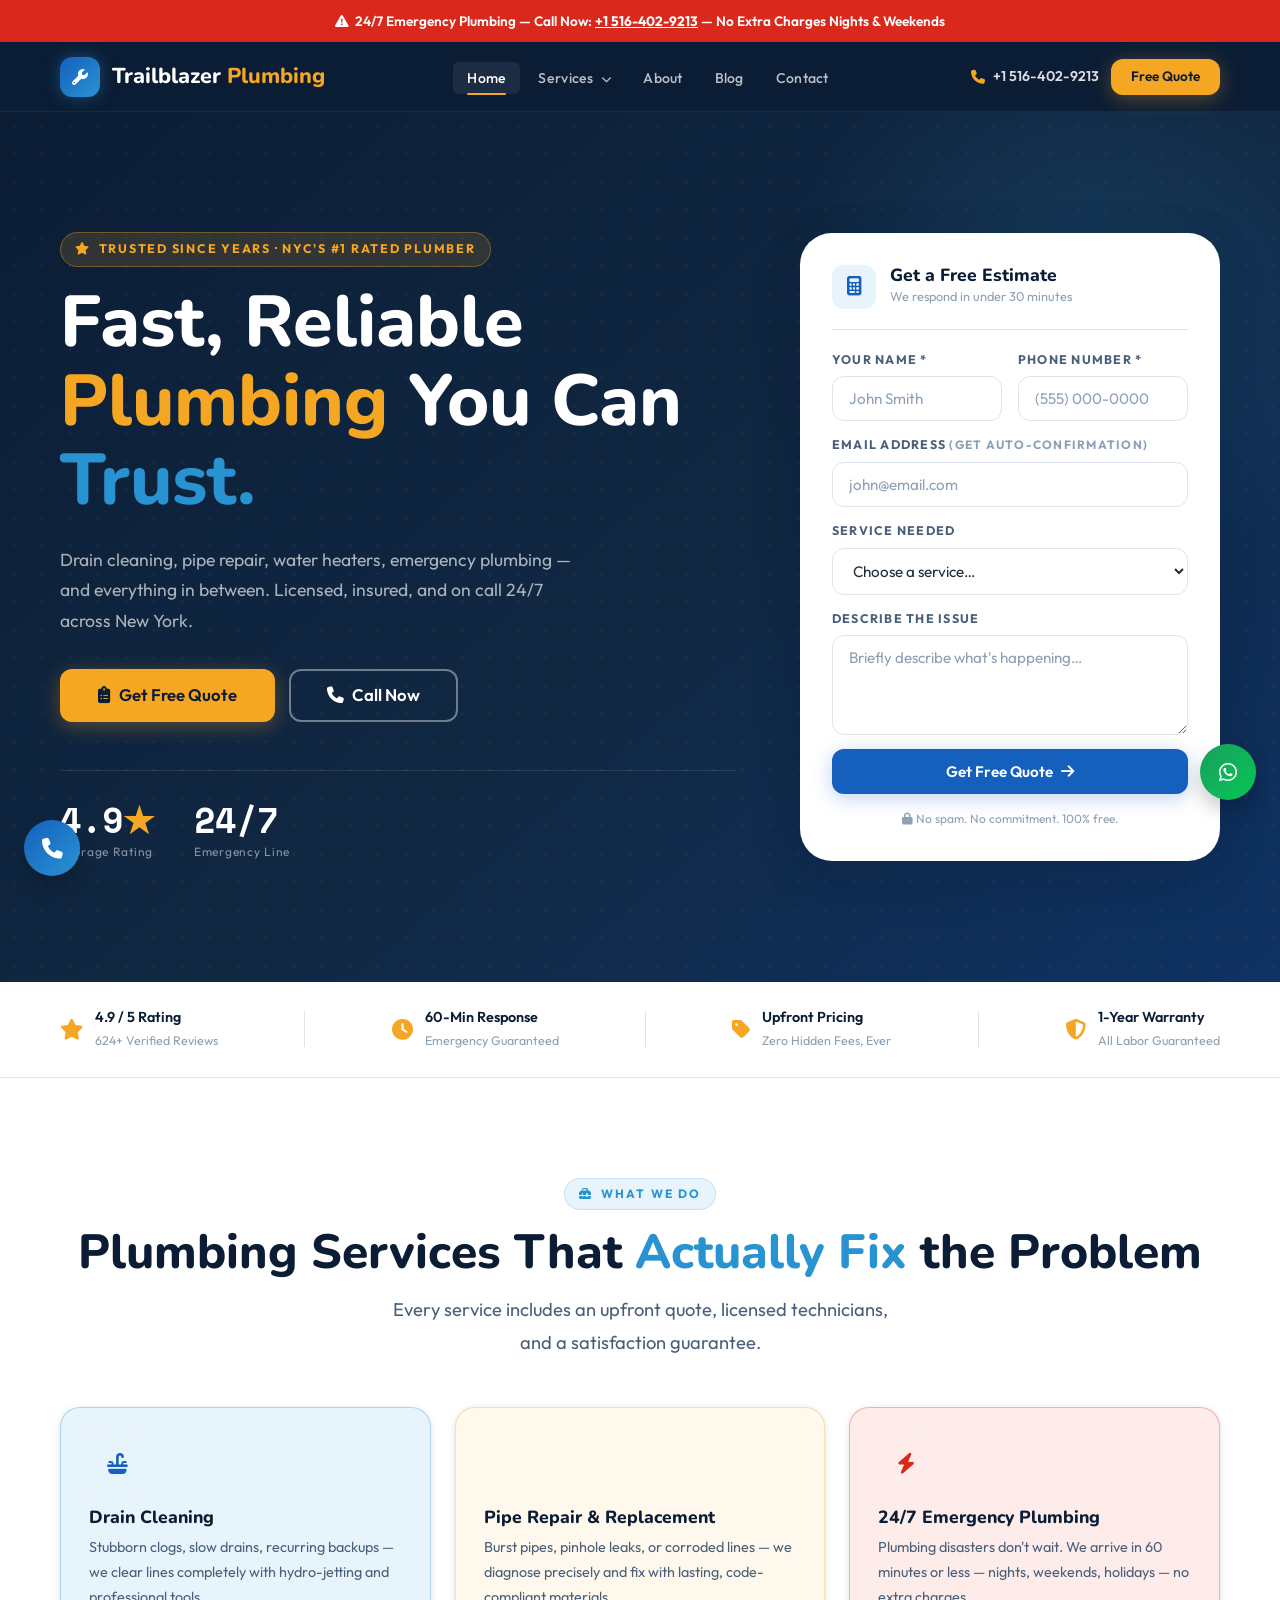
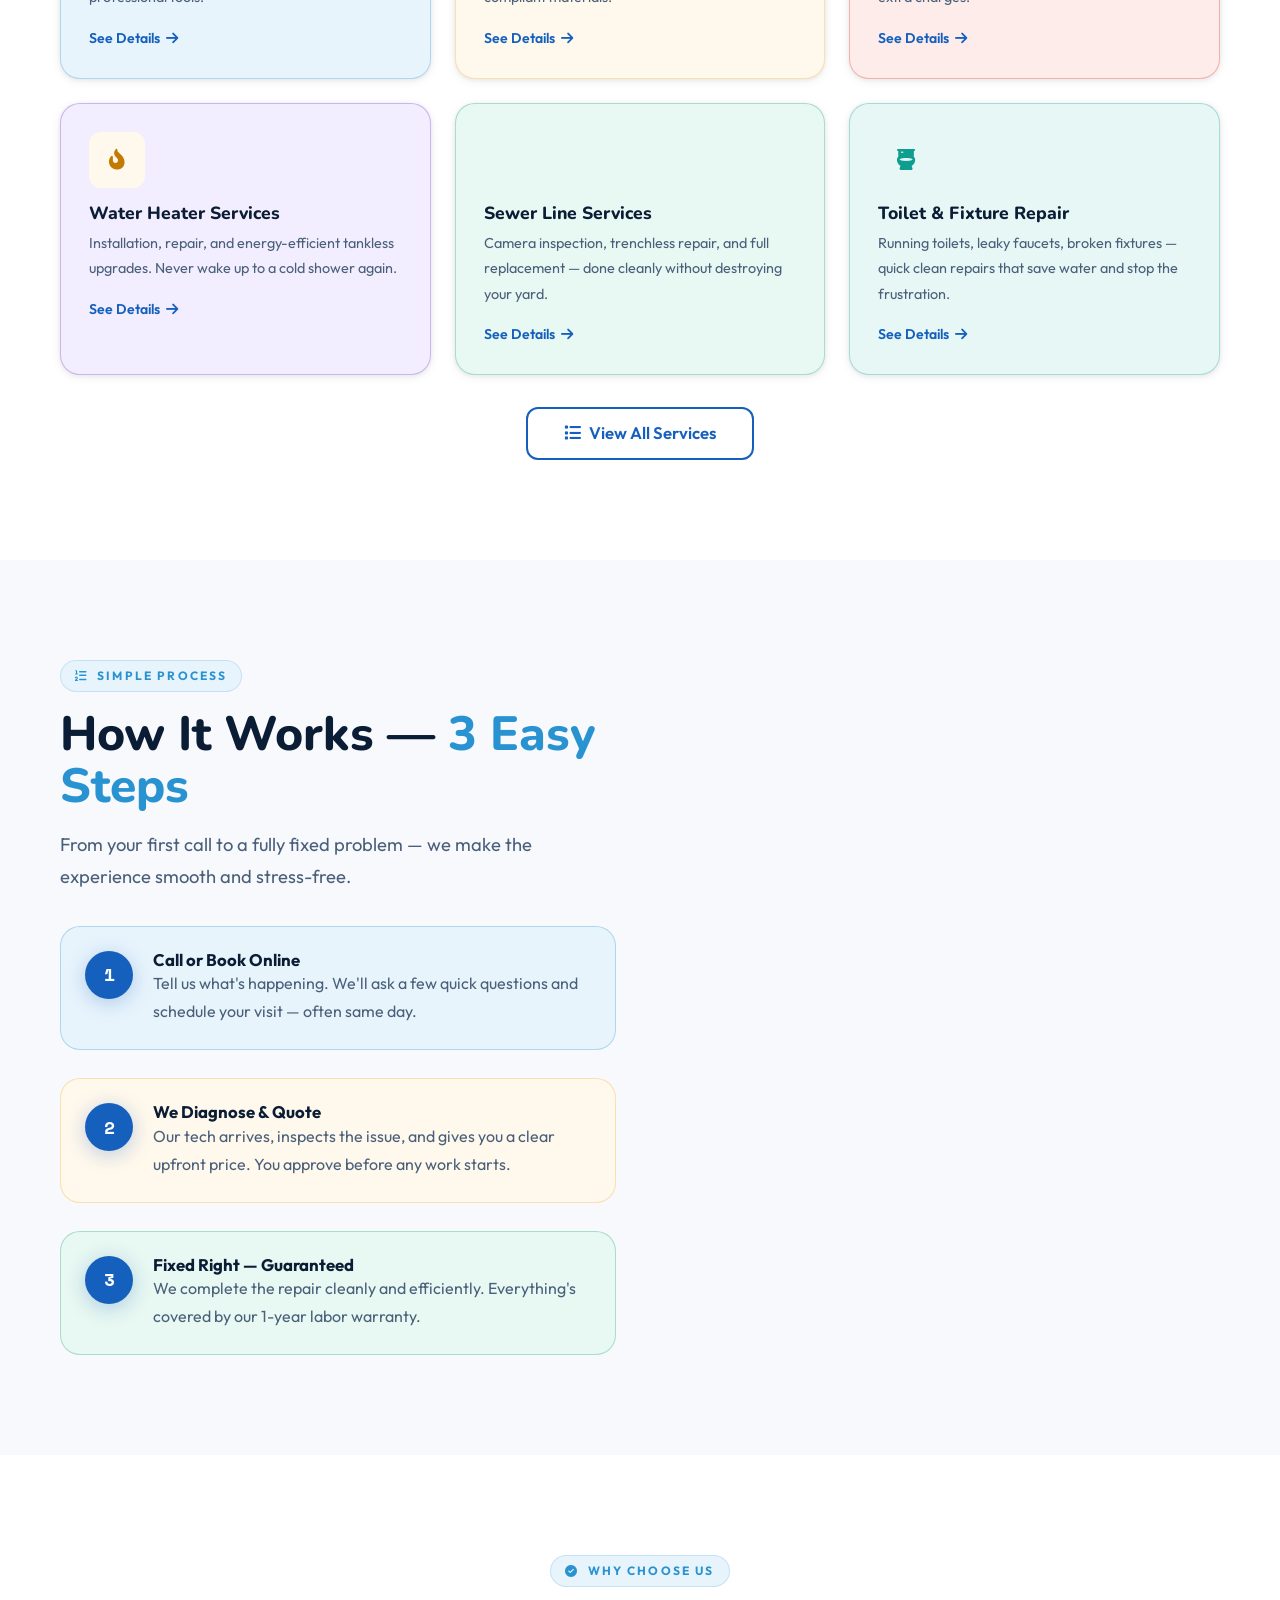
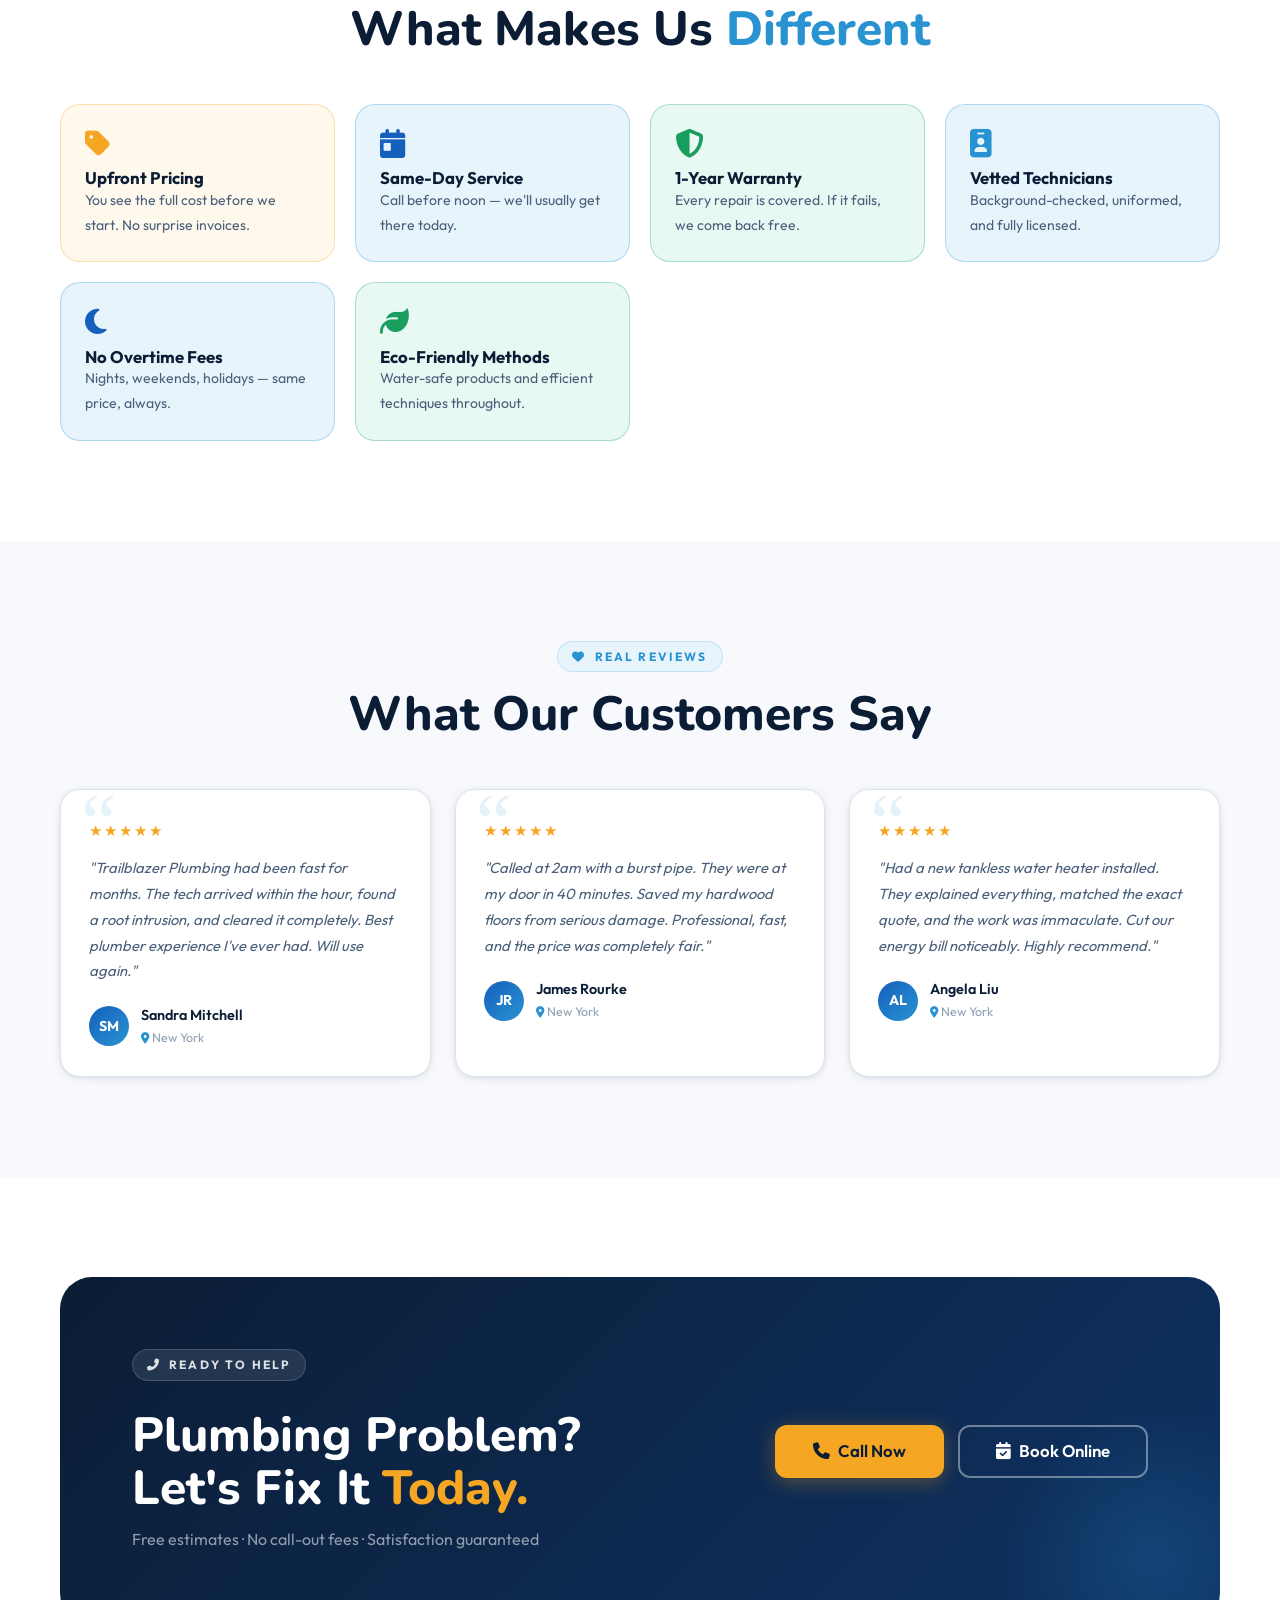
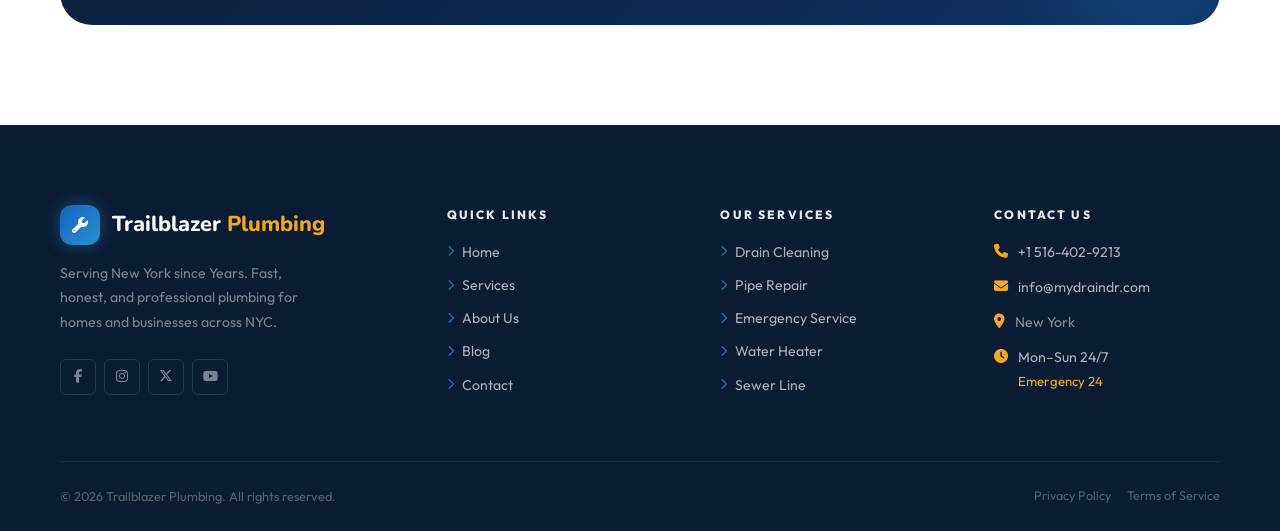
==== commit 1e12bdbc: "`Update index.html: change keywords meta tag content and footer text`" ====
--- a/index.html
+++ b/index.html
@@ -9,7 +9,7 @@
   <meta name="description"
     content="Trailblazer Plumbing offers licensed, insured plumbing services in New York. Drain cleaning, pipe repair, emergency plumbing, water heaters &amp; more. Fast response, upfront pricing, 24/7 availability." />
   <meta name="keywords"
-    content="plumber Dallas, drain cleaning Fort Worth, emergency plumber DFW, pipe repair Dallas, water heater installation, plumbing services Texas" />
+    content="plumber Dallas, drain cleaning Fort Worth, emergency plumber NYC, pipe repair Dallas, water heater installation, plumbing services Texas" />
   <meta name="author" content="Trailblazer Plumbing" />
   <meta name="robots" content="index,follow" />
   <link rel="canonical" href="https://www.mydraindr.com/" />
@@ -552,7 +552,7 @@
                 class="logo-text-em">Plumbing</span></span>
           </a>
           <p>Serving New York since Years. Fast, honest, and professional plumbing for homes and businesses
-            across DFW.</p>
+            across NYC.</p>
           <div class="footer-socials mt-5">
             <a href="#" class="social-btn" aria-label="Facebook"><i class="fa-brands fa-facebook-f"></i></a>
             <a href="#" class="social-btn" aria-label="Instagram"><i class="fa-brands fa-instagram"></i></a>
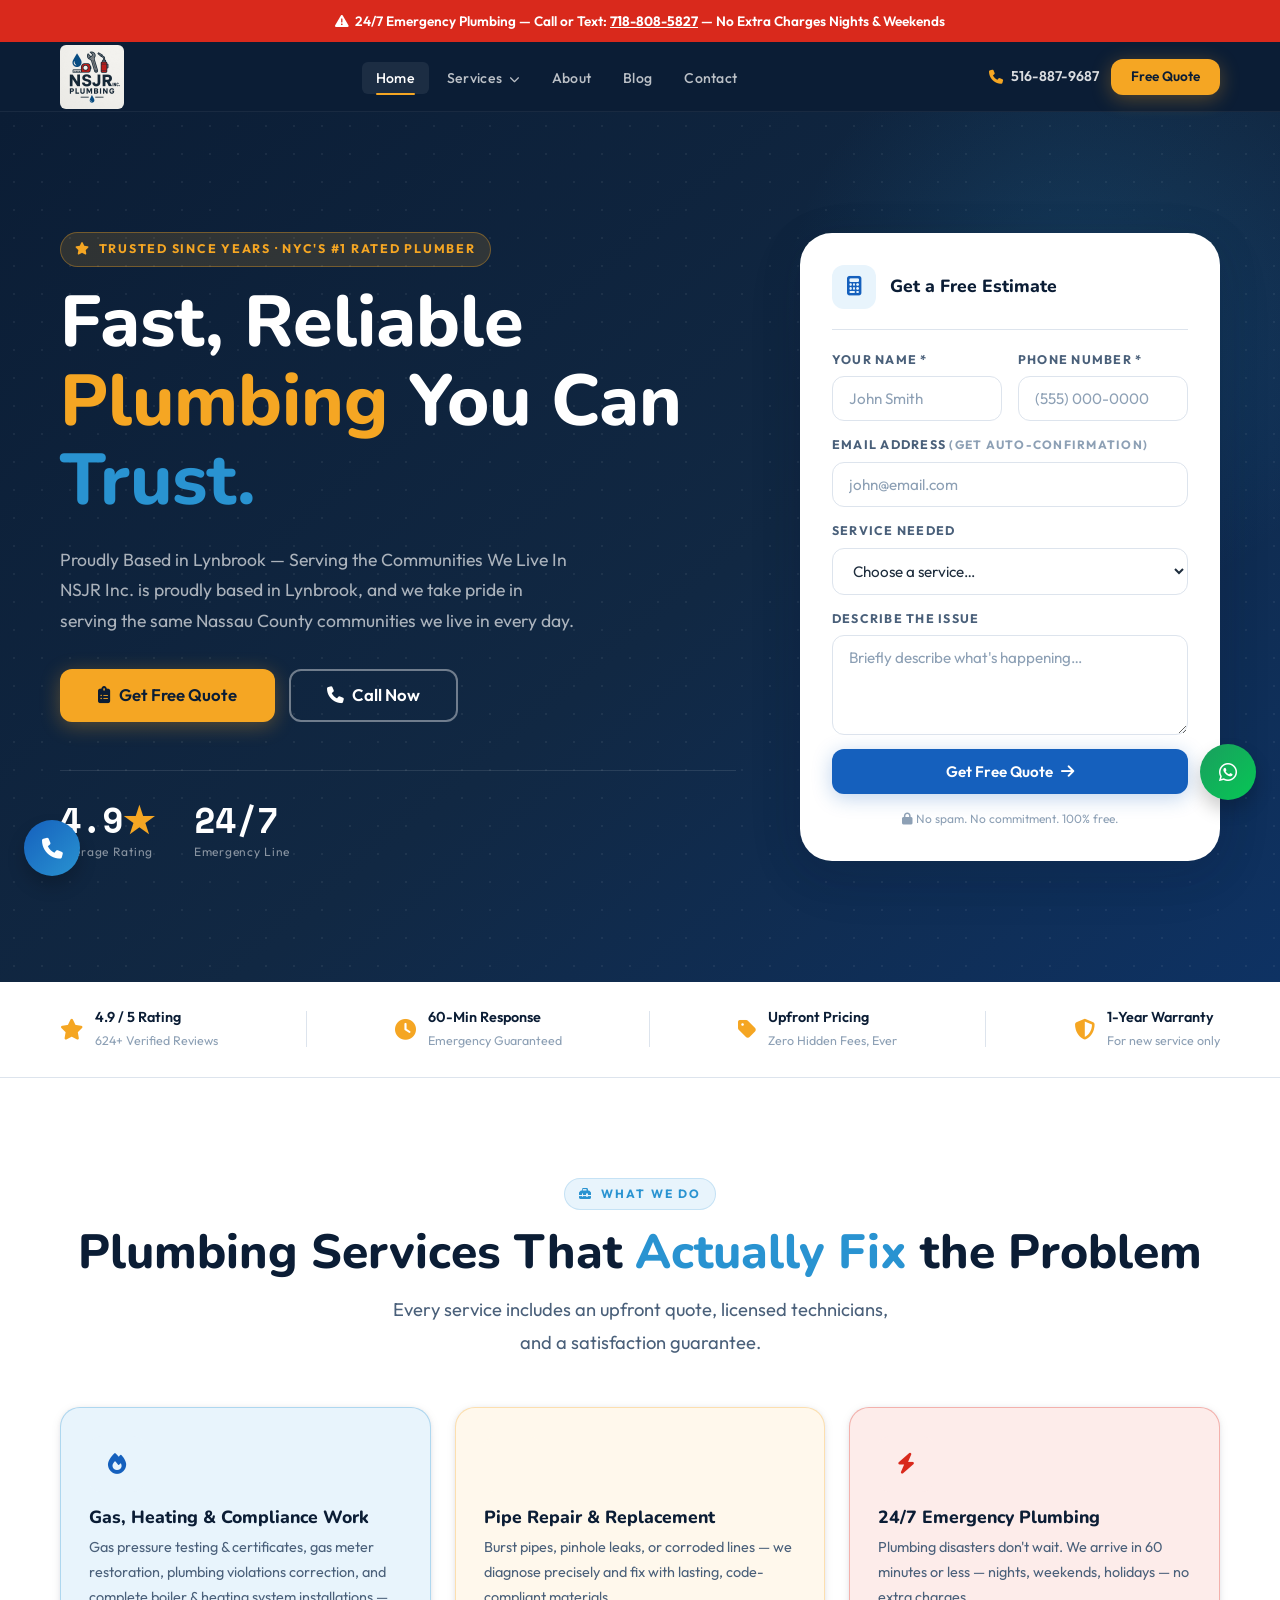
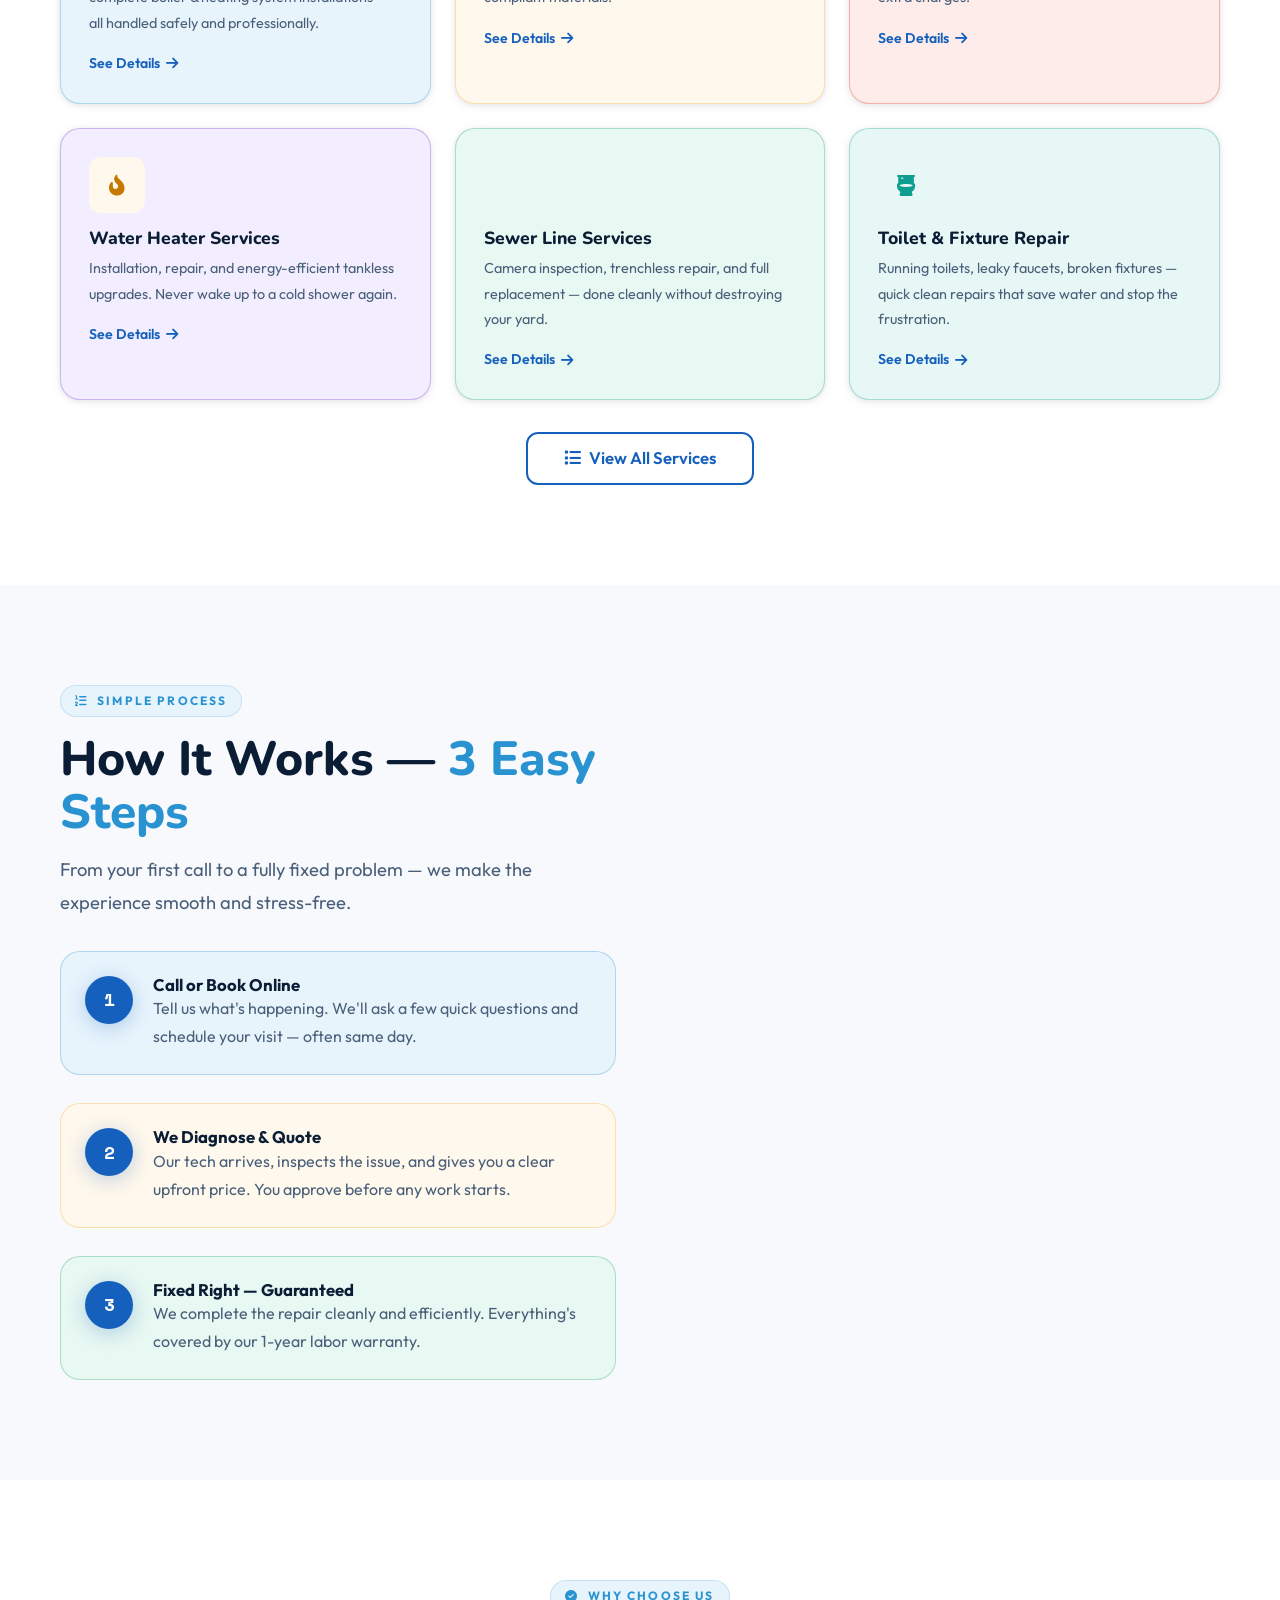
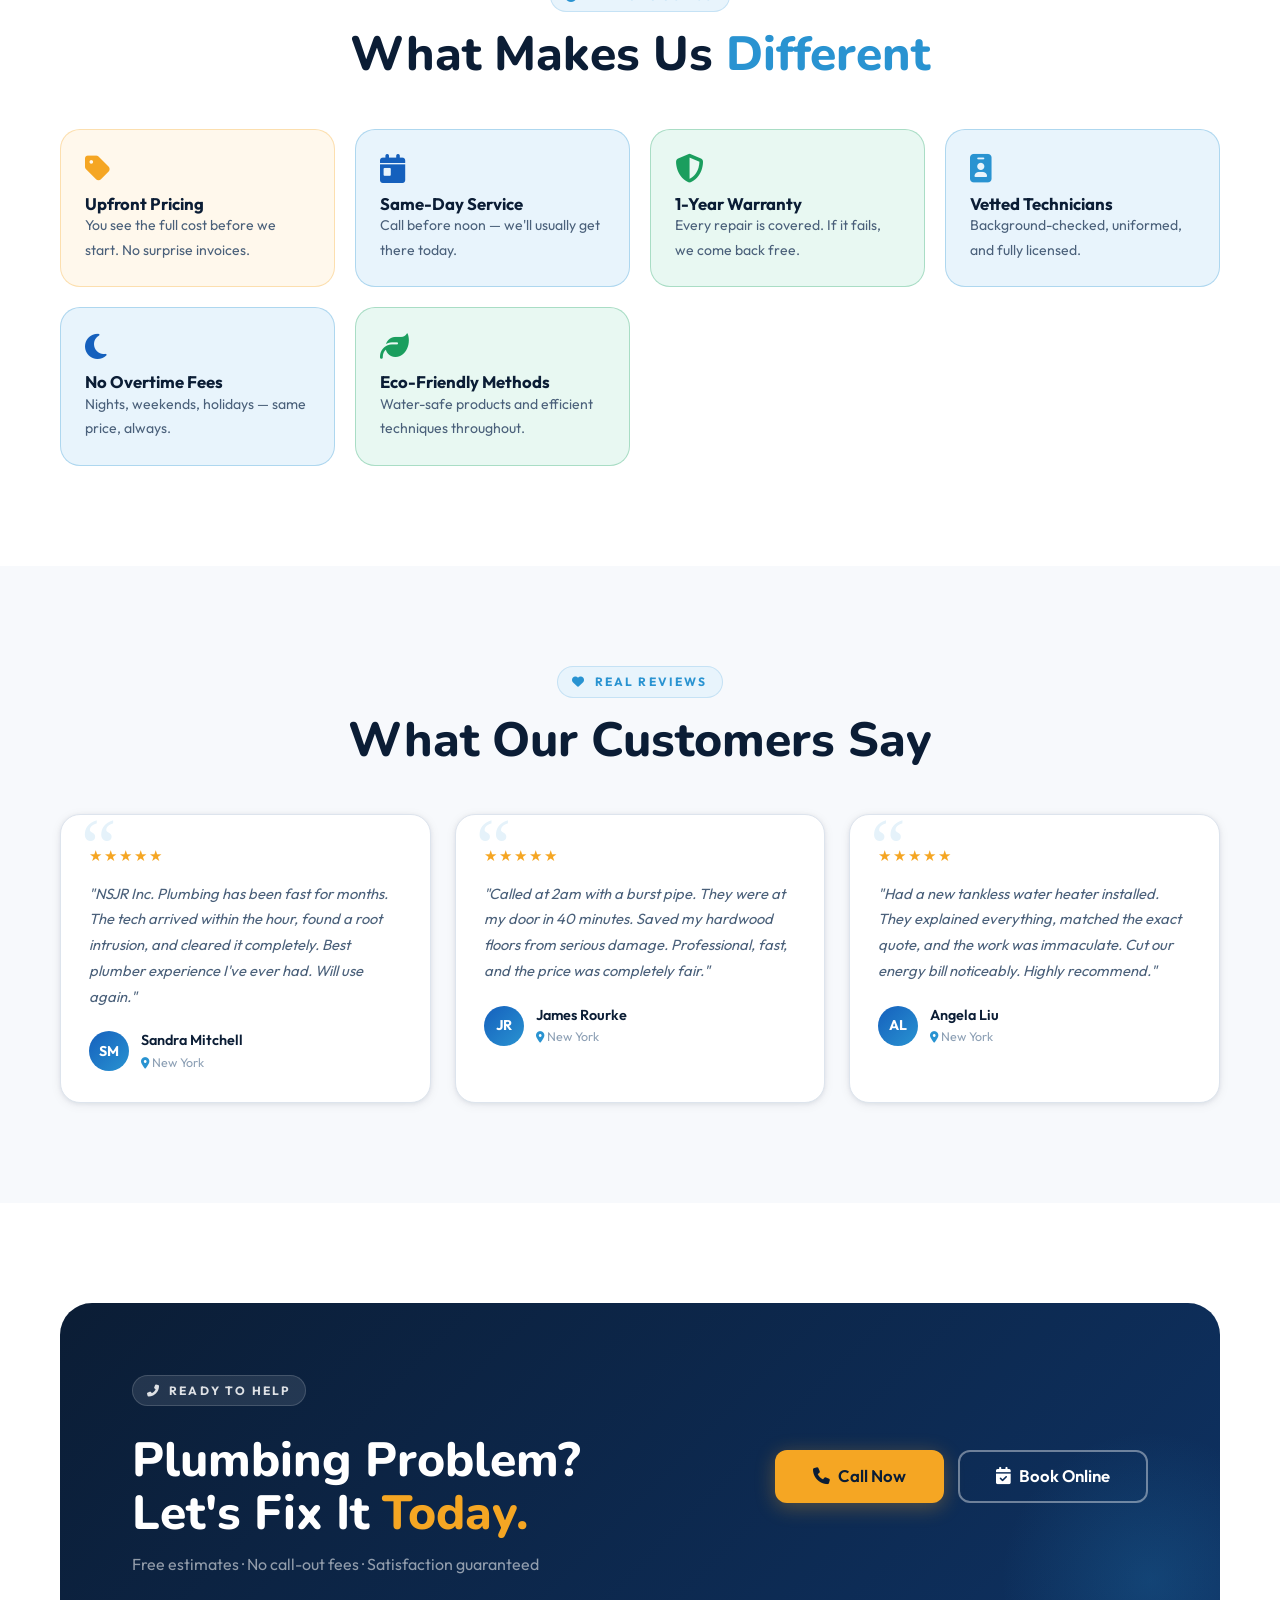
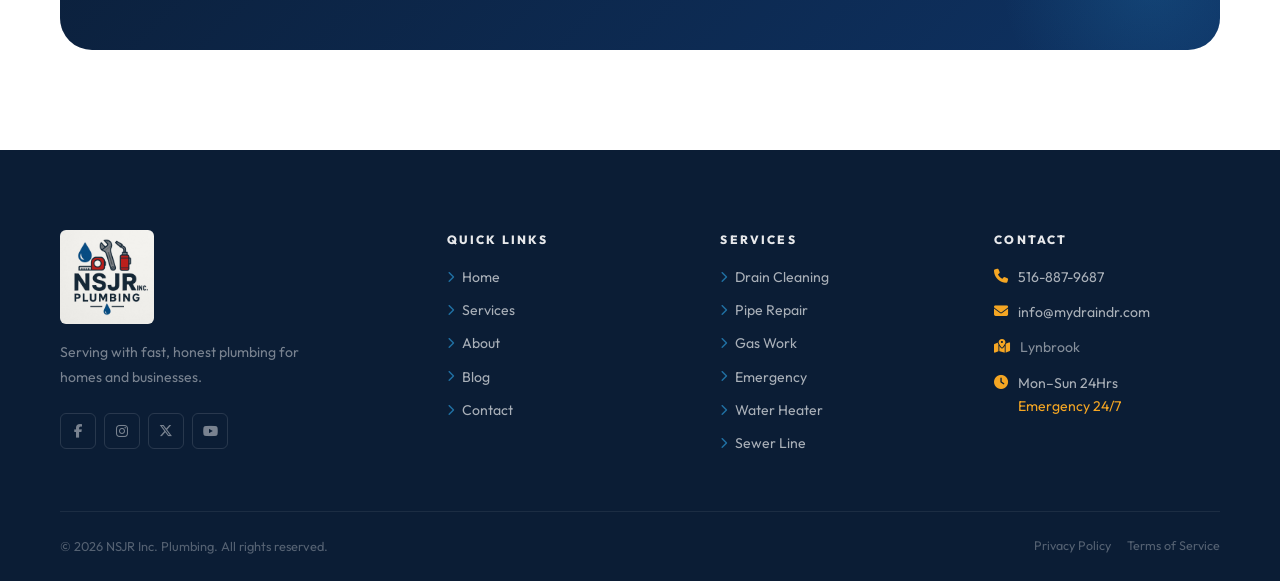
==== commit 1425bf54: "new update added" ====
--- a/index.html
+++ b/index.html
@@ -5,27 +5,27 @@
   <meta charset="UTF-8" />
   <meta name="viewport" content="width=device-width,initial-scale=1.0" />
   <meta name="theme-color" content="#0b1d35" />
-  <title>Trailblazer Plumbing | Expert Plumbing &amp; Drain Services in New York</title>
+  <title>NSJR Inc. Plumbing | Same-Day Plumbing Services in Lynbrook &amp; Nassau County, NY</title>
   <meta name="description"
-    content="Trailblazer Plumbing offers licensed, insured plumbing services in New York. Drain cleaning, pipe repair, emergency plumbing, water heaters &amp; more. Fast response, upfront pricing, 24/7 availability." />
+    content="NSJR Inc. Plumbing offers licensed, insured plumbing services in Lynbrook &amp; Nassau County, NY. Drain cleaning, pipe repair, emergency plumbing, water heaters &amp; more. Same-day service, upfront pricing, 24/7 availability." />
   <meta name="keywords"
-    content="plumber Dallas, drain cleaning Fort Worth, emergency plumber NYC, pipe repair Dallas, water heater installation, plumbing services Texas" />
-  <meta name="author" content="Trailblazer Plumbing" />
+    content="plumber Lynbrook NY, drain cleaning Nassau County, emergency plumber Lynbrook, pipe repair Nassau County, water heater installation, plumbing services Long Island, NSJR Inc. plumbing" />
+  <meta name="author" content="NSJR Inc. Plumbing" />
   <meta name="robots" content="index,follow" />
   <link rel="canonical" href="https://www.mydraindr.com/" />
   <meta property="og:type" content="website" />
-  <meta property="og:title" content="Trailblazer Plumbing | Expert Plumbing &amp; Drain Services" />
+  <meta property="og:title" content="NSJR Inc. Plumbing | Expert Plumbing &amp; Drain Services" />
   <meta property="og:description"
     content="Fast, reliable plumbing for New York. Licensed &amp; insured. 24/7 emergency service. Upfront pricing, no hidden fees." />
   <meta property="og:url" content="https://www.mydraindr.com/" />
   <meta property="og:image" content="https://www.mydraindr.com/images/og-image.jpg" />
   <meta name="twitter:card" content="summary_large_image" />
-  <meta name="twitter:title" content="Trailblazer Plumbing | Expert Plumbing Services" />
+  <meta name="twitter:title" content="NSJR Inc. Plumbing | Expert Plumbing Services" />
   <meta name="twitter:description"
     content="Fast, reliable plumbing for New York. Licensed &amp; insured. 24/7 emergency service." />
   <meta name="twitter:image" content="https://www.mydraindr.com/images/twitter-image.jpg" />
   <script
-    type="application/ld+json">{"@context":"https://schema.org","@type":"Plumber","name":"Trailblazer Plumbing","url":"https://www.mydraindr.com","telephone":"+1 516-402-9213","address":{"@type":"PostalAddress","streetAddress":"New York","addressLocality":"Dallas","addressRegion":"TX","postalCode":"75201","addressCountry":"US"},"openingHours":"Mo-Sa 07:00-20:00","aggregateRating":{"@type":"AggregateRating","ratingValue":"4.9","reviewCount":"624"}}</script>
+    type="application/ld+json">{"@context":"https://schema.org","@type":"Plumber","name":"My Drain DR","url":"https://www.mydraindr.com","telephone":"+15168879687","address":{"@type":"PostalAddress","streetAddress":"Lynbrook","addressLocality":"Lynbrook","addressRegion":"NY","postalCode":"11563","addressCountry":"US"},"openingHours":"Mo-Sa 07:00-20:00","aggregateRating":{"@type":"AggregateRating","ratingValue":"4.9","reviewCount":"624"}}</script>
   <link rel="preconnect" href="https://fonts.googleapis.com" />
   <link rel="preconnect" href="https://fonts.gstatic.com" crossorigin />
   <link
@@ -99,16 +99,16 @@
   <!-- Emergency Strip -->
   <div class="emergency-strip">
     <i class="fa-solid fa-triangle-exclamation"></i>&nbsp;
-    24/7 Emergency Plumbing — Call Now:&nbsp;<a href="tel:+1 516-402-9213">+1 516-402-9213</a>&nbsp;— No Extra Charges
+    24/7 Emergency Plumbing — Call or Text:&nbsp;<a href="tel:+17188085827">718-808-5827</a>&nbsp;— No Extra Charges
     Nights &amp; Weekends
   </div>
 
   <!-- NAVBAR -->
   <nav class="navbar" id="navbar" aria-label="Main navigation">
     <div class="nav-wrap">
-      <a href="index.html" class="nav-logo" aria-label="Trailblazer Plumbing Home">
-        <div class="logo-icon"><i class="fa-solid fa-wrench"></i></div>
-        <span>Trailblazer  <span class="logo-text-em">Plumbing</span></span>
+      <a href="index.html" class="nav-logo" aria-label="NSJR Inc. Plumbing Home">
+        <img src="/assets/logo.jpeg" alt="NSJR Inc. Plumbing"
+          style="height:64px;width:64px;object-fit:contain;border-radius:6px;" />
       </a>
       <ul class="nav-menu">
         <li><a href="index.html" class="nav-link">Home</a></li>
@@ -133,7 +133,7 @@
         <li><a href="pages/contact.html" class="nav-link">Contact</a></li>
       </ul>
       <div class="nav-actions">
-        <a href="tel:+1 516-402-9213" class="nav-phone"><i class="fa-solid fa-phone"></i>+1 516-402-9213</a>
+        <a href="tel:+15168879687" class="nav-phone"><i class="fa-solid fa-phone"></i>516-887-9687</a>
         <a href="pages/contact.html" class="btn btn-amber btn-sm">Free Quote</a>
       </div>
       <button class="hamburger" id="hamburger" aria-label="Toggle menu" aria-expanded="false"
@@ -150,8 +150,7 @@
     <a href="pages/contact.html" class="nav-link">Contact</a>
     <div class="mobile-divider"></div>
     <div class="mobile-cta">
-      <a href="tel:+1 516-402-9213" class="btn btn-amber btn-block"><i class="fa-solid fa-phone"></i>Call (555)
-        123-4567</a>
+      <a href="tel:+15168879687" class="btn btn-amber btn-block"><i class="fa-solid fa-phone"></i>Call 516-887-9687</a>
       <a href="pages/contact.html" class="btn btn-ghost btn-block"><i class="fa-solid fa-file-lines"></i>Get Free
         Quote</a>
     </div>
@@ -167,12 +166,13 @@
           <div class="hero-badge"><i class="fa-solid fa-star"></i>Trusted Since years · NYC's #1 Rated Plumber</div>
           <h1 id="hero-h">Fast, Reliable<br><span class="h1-accent">Plumbing</span> You Can<br><span
               class="h1-sky">Trust.</span></h1>
-          <p class="hero-desc">Drain cleaning, pipe repair, water heaters, emergency plumbing — and everything in
-            between. Licensed, insured, and on call 24/7 across New York.</p>
+          <p class="hero-desc">Proudly Based in Lynbrook — Serving the Communities We Live In
+          NSJR Inc. is proudly based in Lynbrook, and we take pride in serving the same Nassau County communities we live in every
+          day.</p>
           <div class="hero-actions">
             <a href="pages/contact.html" class="btn btn-amber btn-lg"><i class="fa-solid fa-clipboard-list"></i>Get Free
               Quote</a>
-            <a href="tel:+1 516-402-9213" class="btn btn-outline btn-lg"><i class="fa-solid fa-phone"></i>Call Now</a>
+            <a href="tel:+15168879687" class="btn btn-outline btn-lg"><i class="fa-solid fa-phone"></i>Call Now</a>
           </div>
           <div class="hero-proof">
             <!-- STATS  
@@ -199,7 +199,7 @@
             <div class="qc-icon"><i class="fa-solid fa-calculator"></i></div>
             <div>
               <h3>Get a Free Estimate</h3>
-              <p>We respond in under 30 minutes</p>
+              <p></p>
             </div>
           </div>
           <form id="quoteForm" novalidate style="display:flex;flex-direction:column;gap:14px;">
@@ -209,8 +209,9 @@
               <div class="form-group"><label for="qphone">Phone Number *</label><input class="form-control" id="qphone"
                   type="tel" placeholder="(555) 000-0000" required /></div>
             </div>
-            <div class="form-group"><label for="qemail">Email Address <span style="font-size:.75rem;color:var(--gray3);">(get auto-confirmation)</span></label><input class="form-control" id="qemail"
-                type="email" placeholder="john@email.com" /></div>
+            <div class="form-group"><label for="qemail">Email Address <span
+                  style="font-size:.75rem;color:var(--gray3);">(get auto-confirmation)</span></label><input
+                class="form-control" id="qemail" type="email" placeholder="john@email.com" /></div>
             <div class="form-group">
               <label for="qservice">Service Needed</label>
               <select class="form-control" id="qservice" required>
@@ -226,55 +227,56 @@
             </div>
             <div class="form-group"><label for="qmsg">Describe the Issue</label><textarea class="form-control" id="qmsg"
                 rows="3" placeholder="Briefly describe what's happening…"></textarea></div>
-            <div id="quoteFormMsg" style="display:none;border-radius:10px;padding:12px 14px;font-size:.85rem;font-weight:600;"></div>
+            <div id="quoteFormMsg"
+              style="display:none;border-radius:10px;padding:12px 14px;font-size:.85rem;font-weight:600;"></div>
             <button type="submit" class="btn btn-primary btn-block" id="quoteSubmitBtn">Get Free Quote <i
                 class="fa-solid fa-arrow-right"></i></button>
             <p style="font-size:.75rem;color:var(--gray3);text-align:center;"><i class="fa-solid fa-lock"></i> No spam.
               No commitment. 100% free.</p>
           </form>
           <script>
-          (function(){
-            var form=document.getElementById('quoteForm'),btn=document.getElementById('quoteSubmitBtn'),msg=document.getElementById('quoteFormMsg');
-            form.addEventListener('submit',function(e){
-              e.preventDefault();
-              if(!form.checkValidity()){form.reportValidity();return;}
-              btn.disabled=true;btn.innerHTML='<i class="fa-solid fa-spinner fa-spin"></i> Sending…';
-              msg.style.display='none';
-              var name=document.getElementById('qname').value.trim().split(' ');
-              fetch('/api/inquiry.php',{
-                method:'POST',
-                headers:{'Content-Type':'application/json'},
-                body:JSON.stringify({
-                  source:'homepage',
-                  first_name:name[0]||'',last_name:name.slice(1).join(' ')||'',
-                  phone:document.getElementById('qphone').value,
-                  email:document.getElementById('qemail').value,
-                  service:document.getElementById('qservice').value,
-                  message:document.getElementById('qmsg').value
+            (function () {
+              var form = document.getElementById('quoteForm'), btn = document.getElementById('quoteSubmitBtn'), msg = document.getElementById('quoteFormMsg');
+              form.addEventListener('submit', function (e) {
+                e.preventDefault();
+                if (!form.checkValidity()) { form.reportValidity(); return; }
+                btn.disabled = true; btn.innerHTML = '<i class="fa-solid fa-spinner fa-spin"></i> Sending…';
+                msg.style.display = 'none';
+                var name = document.getElementById('qname').value.trim().split(' ');
+                fetch('/api/inquiry.php', {
+                  method: 'POST',
+                  headers: { 'Content-Type': 'application/json' },
+                  body: JSON.stringify({
+                    source: 'homepage',
+                    first_name: name[0] || '', last_name: name.slice(1).join(' ') || '',
+                    phone: document.getElementById('qphone').value,
+                    email: document.getElementById('qemail').value,
+                    service: document.getElementById('qservice').value,
+                    message: document.getElementById('qmsg').value
+                  })
                 })
-              })
-              .then(function(r){return r.json();})
-              .then(function(d){
-                if(d.ok){
-                  msg.style.background='#f0fdf4';msg.style.color='#166534';msg.style.border='1px solid #bbf7d0';
-                  msg.innerHTML='<i class="fa-solid fa-circle-check"></i> '+d.message;
-                  msg.style.display='block';form.reset();
-                  btn.innerHTML='<i class="fa-solid fa-circle-check"></i> Sent!';
-                  btn.style.background='#1a9e5e';
-                  setTimeout(function(){btn.innerHTML='Get Free Quote <i class="fa-solid fa-arrow-right"></i>';btn.disabled=false;btn.style.background='';},5000);
-                } else {
-                  msg.style.background='#fff5f4';msg.style.color='#9b1c1c';msg.style.border='1px solid #fecaca';
-                  msg.innerHTML='<i class="fa-solid fa-circle-exclamation"></i> '+(d.message||'Error. Please call us directly.');
-                  msg.style.display='block';btn.disabled=false;btn.innerHTML='Get Free Quote <i class="fa-solid fa-arrow-right"></i>';
-                }
-              })
-              .catch(function(){
-                msg.style.background='#fff5f4';msg.style.color='#9b1c1c';msg.style.border='1px solid #fecaca';
-                msg.innerHTML='<i class="fa-solid fa-circle-exclamation"></i> Connection error. Please call <a href="tel:+1 516-402-9213" style="color:#9b1c1c;">+1 516-402-9213</a>';
-                msg.style.display='block';btn.disabled=false;btn.innerHTML='Get Free Quote <i class="fa-solid fa-arrow-right"></i>';
+                  .then(function (r) { return r.json(); })
+                  .then(function (d) {
+                    if (d.ok) {
+                      msg.style.background = '#f0fdf4'; msg.style.color = '#166534'; msg.style.border = '1px solid #bbf7d0';
+                      msg.innerHTML = '<i class="fa-solid fa-circle-check"></i> ' + d.message;
+                      msg.style.display = 'block'; form.reset();
+                      btn.innerHTML = '<i class="fa-solid fa-circle-check"></i> Sent!';
+                      btn.style.background = '#1a9e5e';
+                      setTimeout(function () { btn.innerHTML = 'Get Free Quote <i class="fa-solid fa-arrow-right"></i>'; btn.disabled = false; btn.style.background = ''; }, 5000);
+                    } else {
+                      msg.style.background = '#fff5f4'; msg.style.color = '#9b1c1c'; msg.style.border = '1px solid #fecaca';
+                      msg.innerHTML = '<i class="fa-solid fa-circle-exclamation"></i> ' + (d.message || 'Error. Please call us directly.');
+                      msg.style.display = 'block'; btn.disabled = false; btn.innerHTML = 'Get Free Quote <i class="fa-solid fa-arrow-right"></i>';
+                    }
+                  })
+                  .catch(function () {
+                    msg.style.background = '#fff5f4'; msg.style.color = '#9b1c1c'; msg.style.border = '1px solid #fecaca';
+                    msg.innerHTML = '<i class="fa-solid fa-circle-exclamation"></i> Connection error. Please call <a href="tel:+15168879687" style="color:#9b1c1c;">516-887-9687</a>';
+                    msg.style.display = 'block'; btn.disabled = false; btn.innerHTML = 'Get Free Quote <i class="fa-solid fa-arrow-right"></i>';
+                  });
               });
-            });
-          })();
+            })();
           </script>
         </div>
       </div>
@@ -303,7 +305,7 @@
         </div>
         <div class="trust-div" aria-hidden="true"></div>
         <div class="trust-item"><i class="fa-solid fa-shield-halved"></i>
-          <div><strong>1-Year Warranty</strong><span>All Labor Guaranteed</span></div>
+          <div><strong>1-Year Warranty</strong><span>For new service only</span></div>
         </div>
       </div>
     </div>
@@ -319,12 +321,22 @@
           upfront quote, licensed technicians, and a satisfaction guarantee.</p>
       </div>
       <div style="display:grid;grid-template-columns:repeat(auto-fill,minmax(280px,1fr));gap:24px;">
+        
         <article class="card svc-card svc-card-blue reveal">
-          <div class="svc-icon ic-blue"><i class="fa-solid fa-sink"></i></div>
-          <h3>Drain Cleaning</h3>
-          <p>Stubborn clogs, slow drains, recurring backups — we clear lines completely with hydro-jetting and
-            professional tools.</p><a href="pages/services.html#drain" class="card-link">See Details <i
-              class="fa-solid fa-arrow-right"></i></a>
+          <div class="svc-icon ic-blue">
+            <i class="fa-solid fa-fire"></i>
+          </div>
+        
+          <h3>Gas, Heating & Compliance Work</h3>
+        
+          <p>
+            Gas pressure testing & certificates, gas meter restoration, plumbing violations correction,
+            and complete boiler & heating system installations — all handled safely and professionally.
+          </p>
+        
+          <a href="pages/services.html#gas" class="card-link">
+            See Details <i class="fa-solid fa-arrow-right"></i>
+          </a>
         </article>
         <article class="card svc-card svc-card-amber reveal">
           <div class="svc-icon ic-amber"><i class="fa-solid fa-pipe-valve"></i></div>
@@ -476,7 +488,8 @@
       <div style="display:grid;grid-template-columns:repeat(auto-fill,minmax(300px,1fr));gap:24px;">
         <article class="review-card reveal">
           <div class="review-stars">★★★★★</div>
-          <p class="review-text">"Trailblazer Plumbing had been fast for months. The tech arrived within the hour, found a root
+          <p class="review-text">"NSJR Inc. Plumbing has been fast for months. The tech arrived within the hour, found a
+            root
             intrusion, and cleared it completely. Best plumber experience I've ever had. Will use again."</p>
           <div class="review-author">
             <div class="review-avatar">SM</div>
@@ -528,12 +541,13 @@
               style="background:rgba(255,255,255,.1);color:rgba(255,255,255,.85);border-color:rgba(255,255,255,.15);"><i
                 class="fa-solid fa-phone-flip"></i>Ready to Help</div>
             <h2 class="text-white mt-3" style="font-size:clamp(1.8rem,4vw,3rem);">Plumbing Problem?<br>Let's Fix It
-              <span class="text-amber">Today.</span></h2>
+              <span class="text-amber">Today.</span>
+            </h2>
             <p style="color:rgba(255,255,255,.55);margin-top:10px;">Free estimates · No call-out fees · Satisfaction
               guaranteed</p>
           </div>
           <div style="display:flex;gap:14px;flex-wrap:wrap;">
-            <a href="tel:+1 516-402-9213" class="btn btn-amber btn-lg"><i class="fa-solid fa-phone"></i>Call Now</a>
+            <a href="tel:+15168879687" class="btn btn-amber btn-lg"><i class="fa-solid fa-phone"></i>Call Now</a>
             <a href="pages/contact.html" class="btn btn-outline btn-lg"><i class="fa-solid fa-calendar-check"></i>Book
               Online</a>
           </div>
@@ -543,60 +557,55 @@
   </section>
 
   <!-- FOOTER -->
-  <footer class="site-footer" role="contentinfo">
+  <footer class="site-footer">
     <div class="container">
       <div class="footer-grid">
         <div class="footer-brand">
-          <a href="index.html" class="nav-logo">
-            <div class="logo-icon"><i class="fa-solid fa-wrench"></i></div><span>Trailblazer  <span
-                class="logo-text-em">Plumbing</span></span>
-          </a>
-          <p>Serving New York since Years. Fast, honest, and professional plumbing for homes and businesses
-            across NYC.</p>
+          <a href="../index.html" class="nav-logo"><img src="/assets/logo.jpeg" alt="NSJR Inc. Plumbing"
+              style="height:94px;width:94px;object-fit:contain;border-radius:6px;" /></a>
+          <p>Serving with fast, honest plumbing for homes and businesses.</p>
           <div class="footer-socials mt-5">
             <a href="#" class="social-btn" aria-label="Facebook"><i class="fa-brands fa-facebook-f"></i></a>
             <a href="#" class="social-btn" aria-label="Instagram"><i class="fa-brands fa-instagram"></i></a>
-            <a href="#" class="social-btn" aria-label="X / Twitter"><i class="fa-brands fa-x-twitter"></i></a>
+            <a href="#" class="social-btn" aria-label="X"><i class="fa-brands fa-x-twitter"></i></a>
             <a href="#" class="social-btn" aria-label="YouTube"><i class="fa-brands fa-youtube"></i></a>
           </div>
         </div>
         <div>
           <div class="footer-col-title">Quick Links</div>
           <ul class="footer-links">
-            <li><a href="index.html"><i class="fa-solid fa-chevron-right"></i>Home</a></li>
-            <li><a href="pages/services.html"><i class="fa-solid fa-chevron-right"></i>Services</a></li>
-            <li><a href="pages/about.html"><i class="fa-solid fa-chevron-right"></i>About Us</a></li>
-            <li><a href="pages/blog.html"><i class="fa-solid fa-chevron-right"></i>Blog</a></li>
-            <li><a href="pages/contact.html"><i class="fa-solid fa-chevron-right"></i>Contact</a></li>
+            <li><a href="../index.html"><i class="fa-solid fa-chevron-right"></i>Home</a></li>
+            <li><a href="services.html"><i class="fa-solid fa-chevron-right"></i>Services</a></li>
+            <li><a href="about.html"><i class="fa-solid fa-chevron-right"></i>About</a></li>
+            <li><a href="blog.html"><i class="fa-solid fa-chevron-right"></i>Blog</a></li>
+            <li><a href="contact.html"><i class="fa-solid fa-chevron-right"></i>Contact</a></li>
           </ul>
         </div>
         <div>
-          <div class="footer-col-title">Our Services</div>
+          <div class="footer-col-title">Services</div>
           <ul class="footer-links">
-            <li><a href="pages/services.html#drain"><i class="fa-solid fa-chevron-right"></i>Drain Cleaning</a></li>
-            <li><a href="pages/services.html#pipe"><i class="fa-solid fa-chevron-right"></i>Pipe Repair</a></li>
-            <li><a href="pages/services.html#emergency"><i class="fa-solid fa-chevron-right"></i>Emergency Service</a>
-            </li>
-            <li><a href="pages/services.html#heater"><i class="fa-solid fa-chevron-right"></i>Water Heater</a></li>
-            <li><a href="pages/services.html#sewer"><i class="fa-solid fa-chevron-right"></i>Sewer Line</a></li>
+            <li><a href="services.html#drain"><i class="fa-solid fa-chevron-right"></i>Drain Cleaning</a></li>
+            <li><a href="services.html#pipe"><i class="fa-solid fa-chevron-right"></i>Pipe Repair</a></li>
+            <li><a href="services.html#leak"><i class="fa-solid fa-chevron-right"></i>Gas Work</a></li>
+            <li><a href="services.html#emergency"><i class="fa-solid fa-chevron-right"></i>Emergency</a></li>
+            <li><a href="services.html#heater"><i class="fa-solid fa-chevron-right"></i>Water Heater</a></li>
+            <li><a href="services.html#sewer"><i class="fa-solid fa-chevron-right"></i>Sewer Line</a></li>
           </ul>
         </div>
         <div>
-          <div class="footer-col-title">Contact Us</div>
-          <div class="footer-contact-row"><i class="fa-solid fa-phone"></i><a href="tel:+1 516-402-9213"
-              style="color:rgba(255,255,255,.65);">+1 516-402-9213</a></div>
-          <div class="footer-contact-row"><i class="fa-solid fa-envelope"></i><a href="mailto:hello@mydraindr.com"
+          <div class="footer-col-title">Contact</div>
+          <div class="footer-contact-row"><i class="fa-solid fa-phone"></i><a href="tel:+15168879687"
+              style="color:rgba(255,255,255,.65);">516-887-9687</a></div>
+          <div class="footer-contact-row"><i class="fa-solid fa-envelope"></i><a href="mailto:info@mydraindr.com"
               style="color:rgba(255,255,255,.65);">info@mydraindr.com</a></div>
-          <div class="footer-contact-row"><i class="fa-solid fa-location-dot"></i>
-            <address style="font-style:normal;color:rgba(255,255,255,.5);">New York<br>
-            </address>
-          </div>
-          <div class="footer-contact-row"><i class="fa-solid fa-clock"></i><span>Mon–Sun 24/7<br><span
-                style="color:var(--amber);font-size:.82rem;">Emergency 24</span></span></div>
+          <div class="footer-contact-row"><i class="fa-solid fa-map-location-dot"></i><span
+              style="color:rgba(255,255,255,.5);">Lynbrook</span></div>
+          <div class="footer-contact-row"><i class="fa-solid fa-clock"></i><span>Mon–Sun 24Hrs<br><span
+                style="color:var(--amber);">Emergency 24/7</span></span></div>
         </div>
       </div>
       <div class="footer-bottom">
-        <span>© 2026 Trailblazer Plumbing. All rights reserved.</span>
+        <span>© 2026 NSJR Inc. Plumbing. All rights reserved.</span>
         <div style="display:flex;gap:16px;">
           <a href="#" style="color:rgba(255,255,255,.3);font-size:.78rem;">Privacy Policy</a>
           <a href="#" style="color:rgba(255,255,255,.3);font-size:.78rem;">Terms of Service</a>
@@ -606,12 +615,12 @@
   </footer>
 
   <!-- FLOATING ACTION BUTTONS -->
-  <a href="tel:+1 516-402-9213" class="floating-btn floating-btn--call" aria-label="Call us"><i
+  <a href="tel:+17188085827" class="floating-btn floating-btn--call" aria-label="Call us"><i
       class="fa-solid fa-phone"></i></a>
-  <a href="https://wa.me/15551234567" class="floating-btn floating-btn--whatsapp" aria-label="Chat on WhatsApp"
+  <a href="https://wa.me/17188085827" class="floating-btn floating-btn--whatsapp" aria-label="Chat on WhatsApp"
     target="_blank" rel="noreferrer noopener"><i class="fa-brands fa-whatsapp"></i></a>
 
-    <!-- BACK TO TOP -->
+  <!-- BACK TO TOP -->
   <button id="backTop" aria-label="Back to top"><i class="fa-solid fa-chevron-up"></i></button>
 
 
@@ -619,4 +628,4 @@
   <script src="../js/main.js"></script>
 </body>
 
-</html>
+</html>
--- a/css/style.css
+++ b/css/style.css
@@ -321,3 +321,119 @@
 .social-btn{width:36px;height:36px;border-radius:var(--r-sm);border:1px solid rgba(255,255,255,.12);display:flex;align-items:center;justify-content:center;color:rgba(255,255,255,.45);font-size:.85rem;transition:all var(--t) var(--ease)}
 .social-btn:hover{border-color:var(--sky);color:var(--sky);transform:translateY(-2px)}
 @media print{.navbar,.emergency-strip,#backTop,.hamburger,.mobile-menu{display:none!important}body{color:#000}}
+
+
+/*for gas flame*/
+/* 🔴 Premium Gas Card */
+.srv-red {
+  position: relative;
+  background: linear-gradient(145deg, #fff6f5, #ffe9e7);
+  color: #3b0a05;
+  border: 1px solid rgba(217, 41, 28, 0.15);
+  box-shadow:
+    0 10px 30px rgba(217, 41, 28, 0.08),
+    inset 0 1px 0 rgba(255, 255, 255, 0.6);
+  backdrop-filter: blur(6px);
+  transition: all .35s cubic-bezier(.4, 0, .2, 1);
+}
+
+/* Soft gradient overlay */
+.srv-red::before {
+  background: linear-gradient(120deg, rgba(255, 255, 255, 0.6), transparent);
+  opacity: 0;
+}
+
+/* 🔥 Premium hover */
+.srv-red:hover {
+  transform: translateY(-8px) scale(1.02);
+  box-shadow:
+    0 20px 60px rgba(217, 41, 28, 0.18),
+    0 0 0 1px rgba(217, 41, 28, 0.2);
+}
+
+.srv-red:hover::before {
+  opacity: 1;
+}
+.srv-red .card-icon-wrap {
+  background: linear-gradient(135deg, #fff, #ffe3e0);
+  color: #d9291c;
+  box-shadow:
+    0 6px 16px rgba(217, 41, 28, 0.15),
+    inset 0 1px 0 rgba(255, 255, 255, 0.7);
+  position: relative;
+  transition: all .35s ease;
+}
+
+/* Glow ring */
+.srv-red .card-icon-wrap::after {
+  content: "";
+  position: absolute;
+  inset: -6px;
+  border-radius: 18px;
+  background: radial-gradient(circle, rgba(255, 87, 34, 0.35), transparent 70%);
+  opacity: 0;
+  transition: .3s;
+}
+
+/* Hover effect */
+.srv-red:hover .card-icon-wrap {
+  transform: scale(1.15) rotate(-6deg);
+  box-shadow:
+    0 10px 30px rgba(217, 41, 28, 0.25);
+}
+
+.srv-red:hover .card-icon-wrap::after {
+  opacity: 1;
+}
+.srv-red .card-title {
+  font-weight: 900;
+  letter-spacing: -0.2px;
+}
+
+.srv-red .card-desc {
+  opacity: 0.75;
+  font-size: 0.82rem;
+}
+.srv-red .card-tag {
+  background: linear-gradient(135deg, #ff6b5f, #d9291c);
+  color: #fff;
+  box-shadow: 0 4px 12px rgba(217, 41, 28, 0.25);
+  border: none;
+}
+.srv-red .card-cta {
+  font-weight: 700;
+  position: relative;
+}
+
+/* underline animation */
+.srv-red .card-cta::after {
+  content: "";
+  position: absolute;
+  left: 0;
+  bottom: -2px;
+  width: 0%;
+  height: 2px;
+  background: #d9291c;
+  transition: width .3s ease;
+}
+
+.srv-red:hover .card-cta::after {
+  width: 100%;
+}
+.srv-red::after {
+  content: "";
+  position: absolute;
+  top: 0;
+  left: -100%;
+  width: 60%;
+  height: 100%;
+  background: linear-gradient(120deg,
+      transparent,
+      rgba(255, 255, 255, 0.4),
+      transparent);
+  transition: .6s;
+}
+
+.srv-red:hover::after {
+  left: 120%;
+}
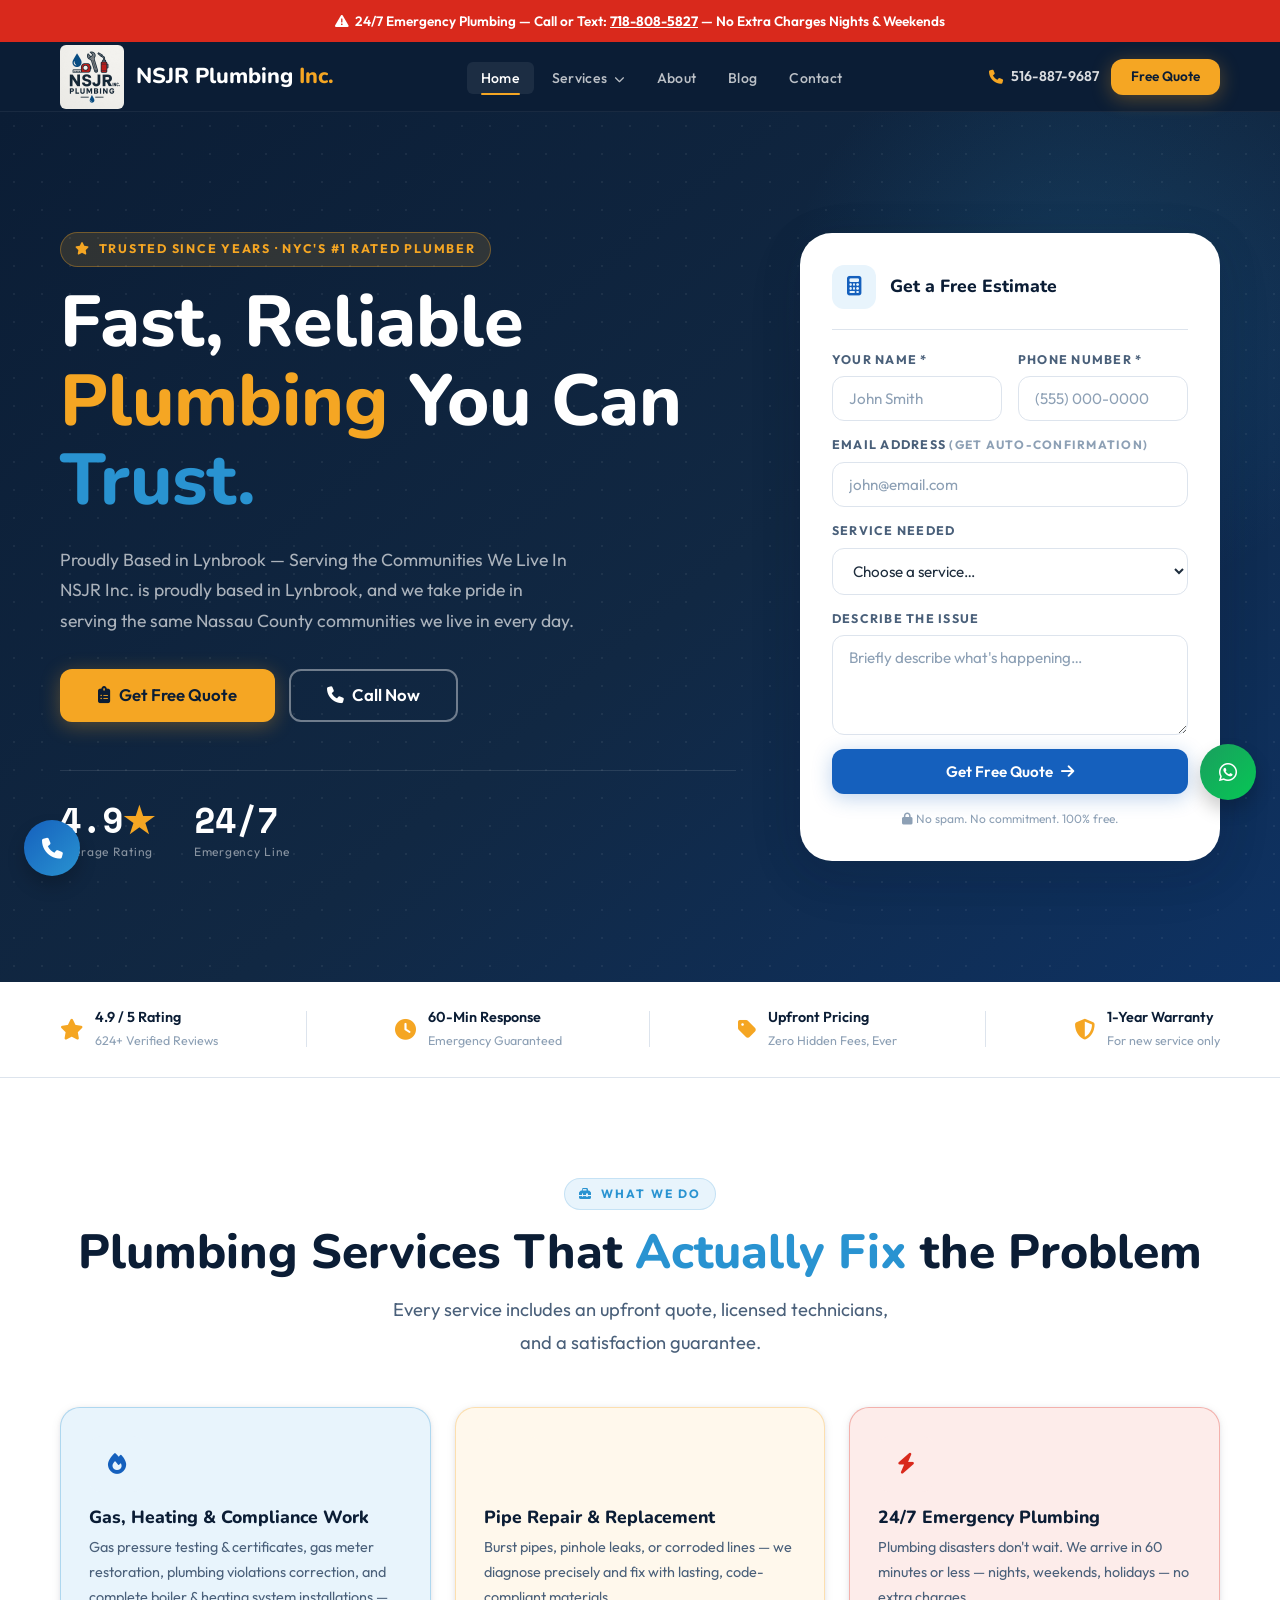
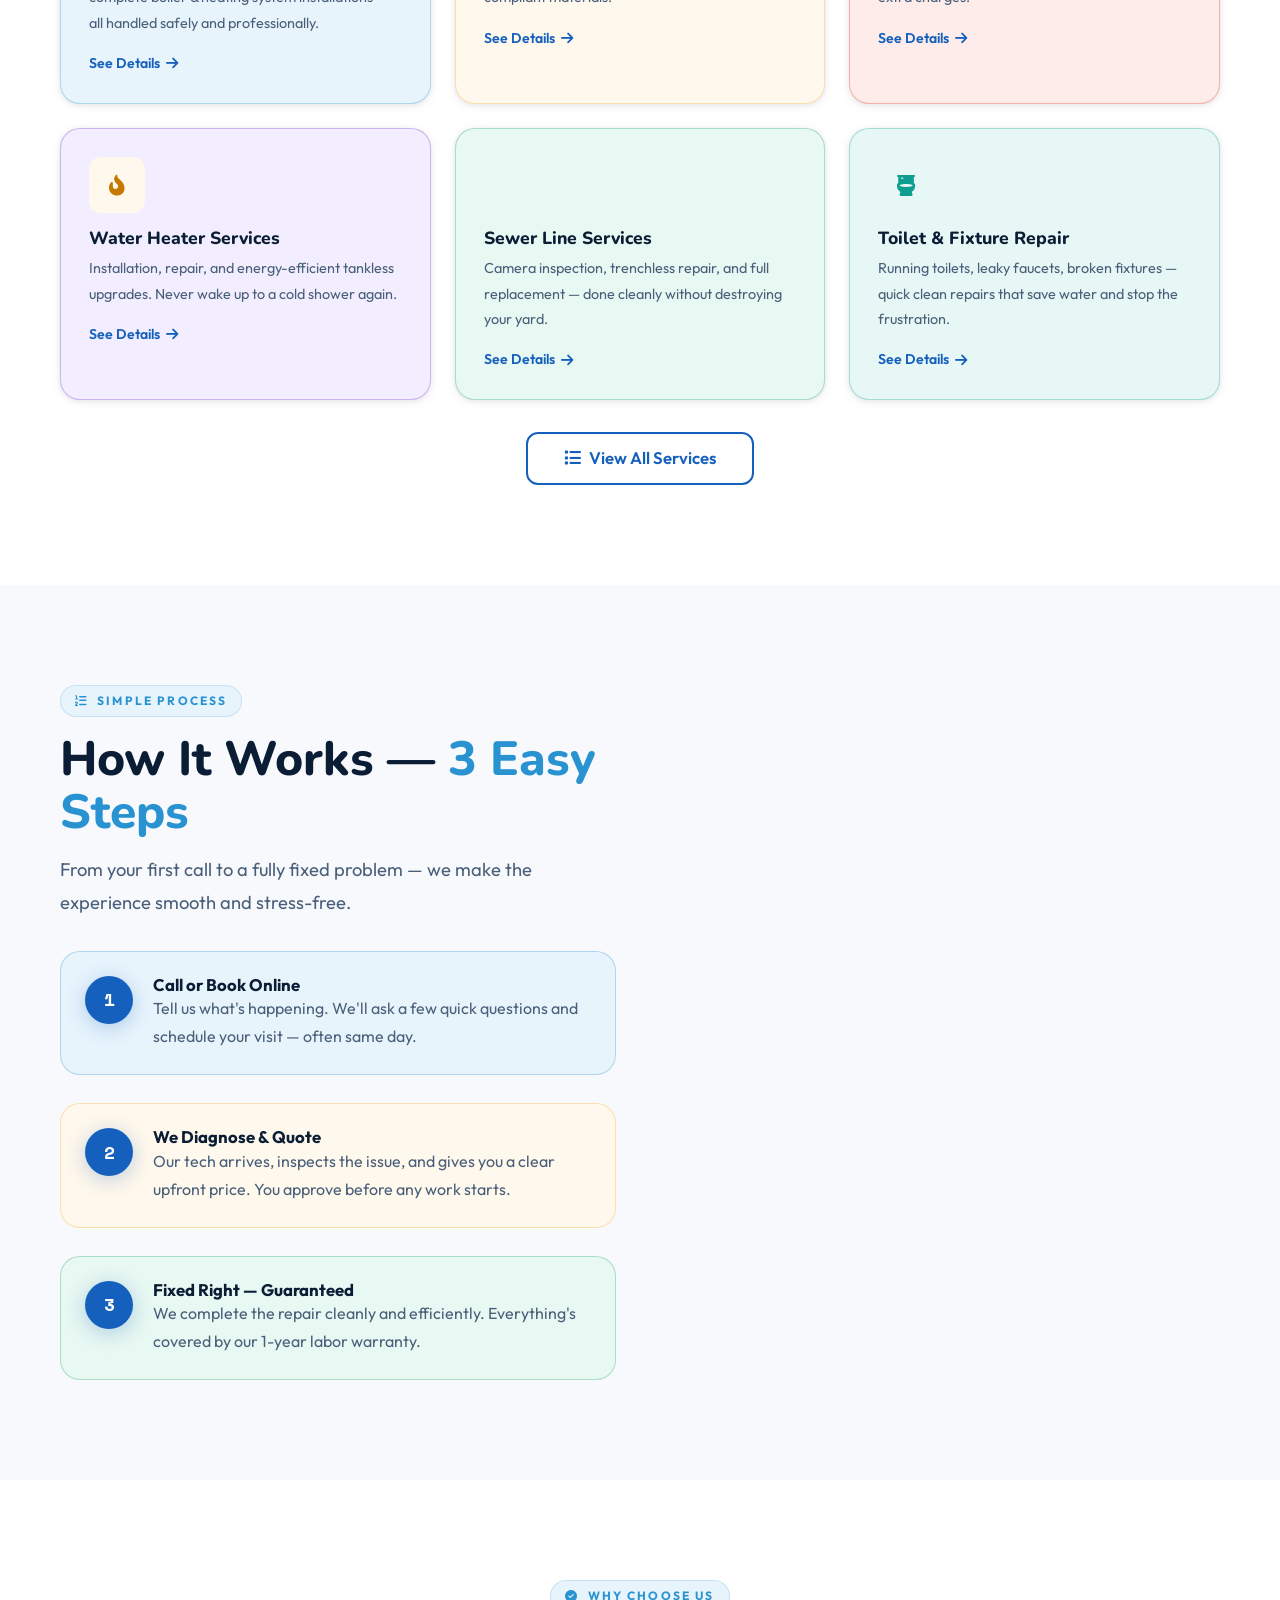
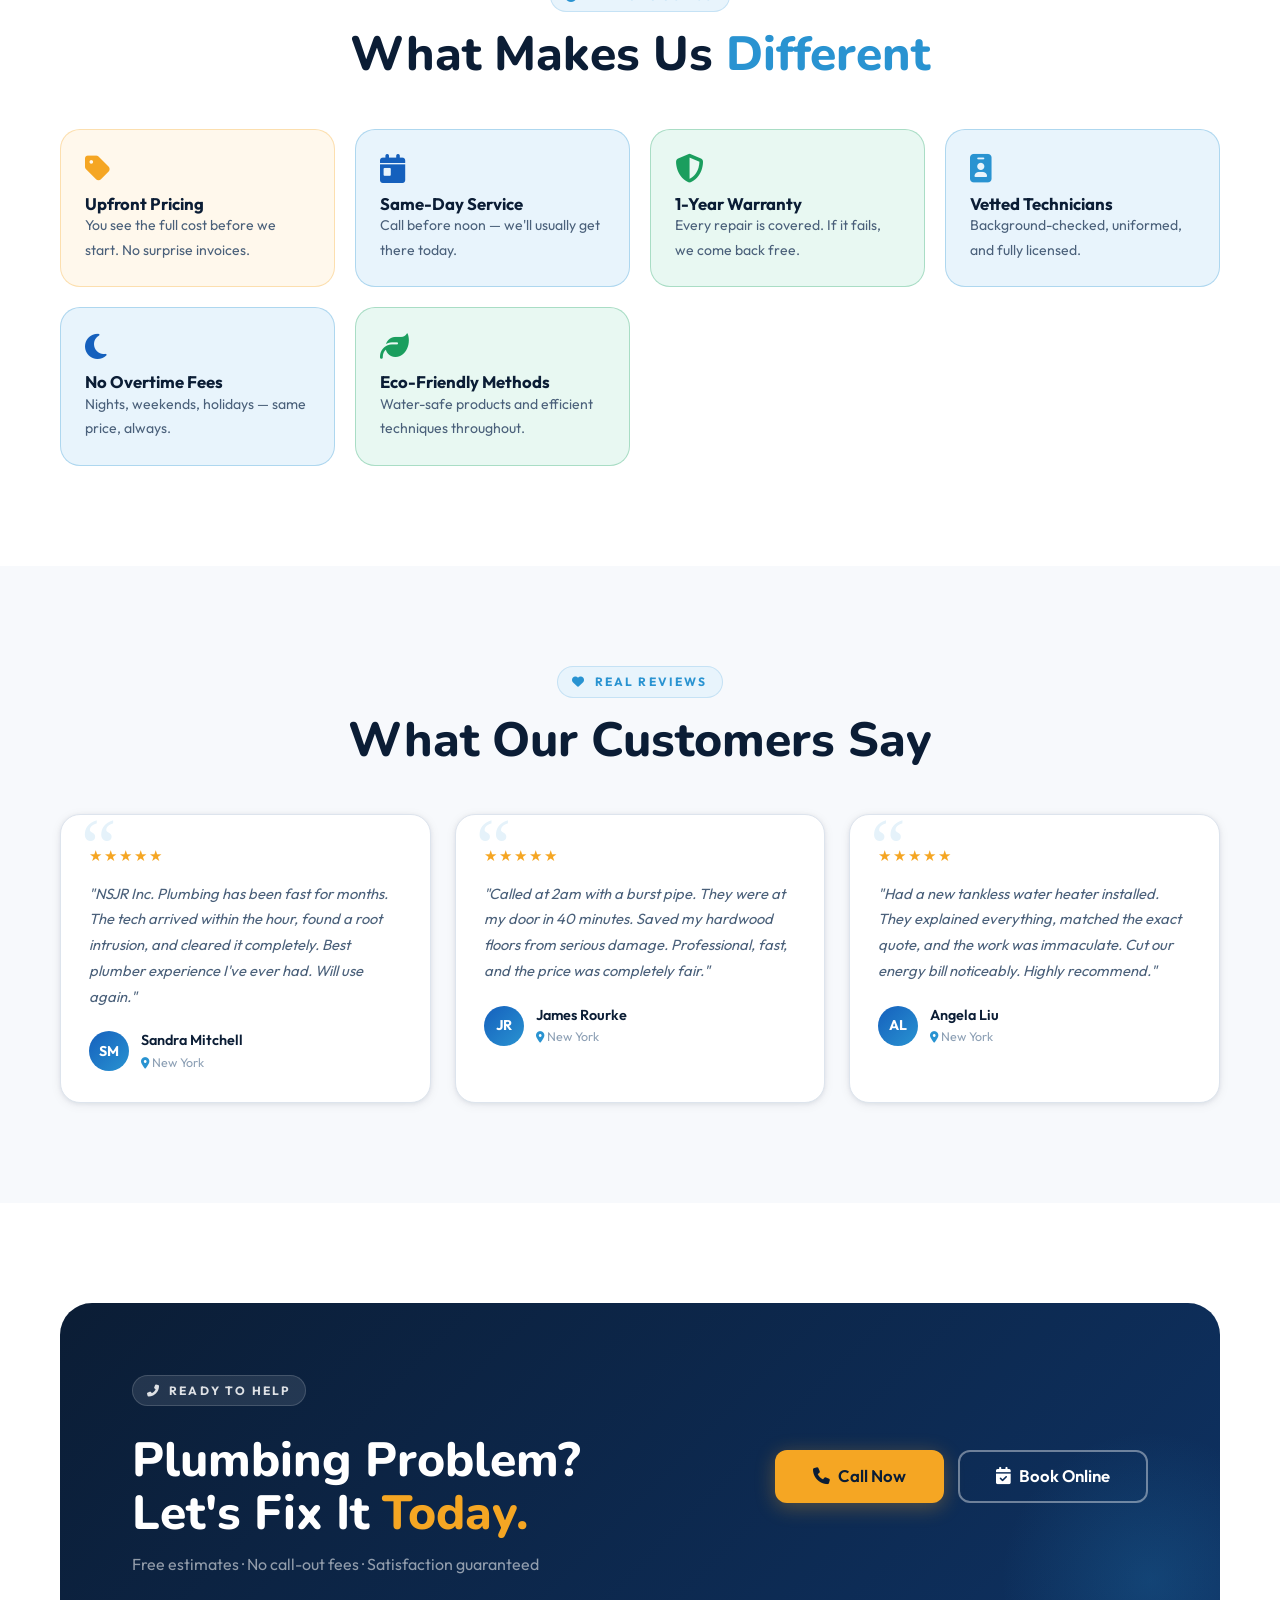
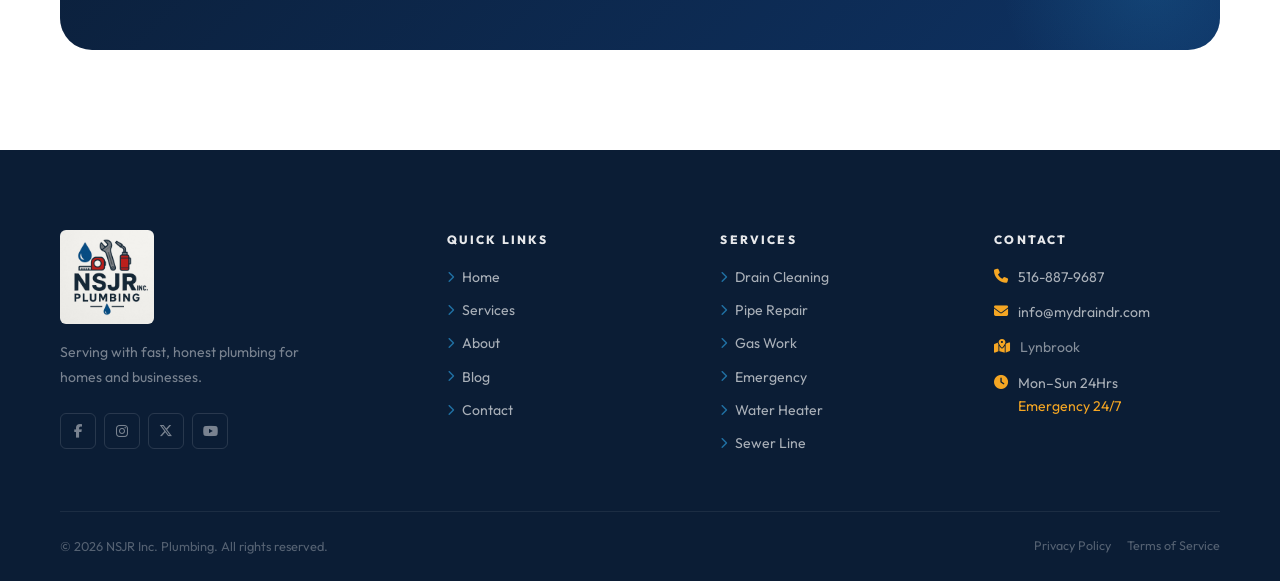
==== commit 07198ef6: "index haeader updated" ====
--- a/index.html
+++ b/index.html
@@ -108,7 +108,7 @@
     <div class="nav-wrap">
       <a href="index.html" class="nav-logo" aria-label="NSJR Inc. Plumbing Home">
         <img src="/assets/logo.jpeg" alt="NSJR Inc. Plumbing"
-          style="height:64px;width:64px;object-fit:contain;border-radius:6px;" />
+          style="height:64px;width:64px;object-fit:contain;border-radius:6px;" /><span>NSJR Plumbing <span class="logo-text-em">Inc.</span></span>
       </a>
       <ul class="nav-menu">
         <li><a href="index.html" class="nav-link">Home</a></li>
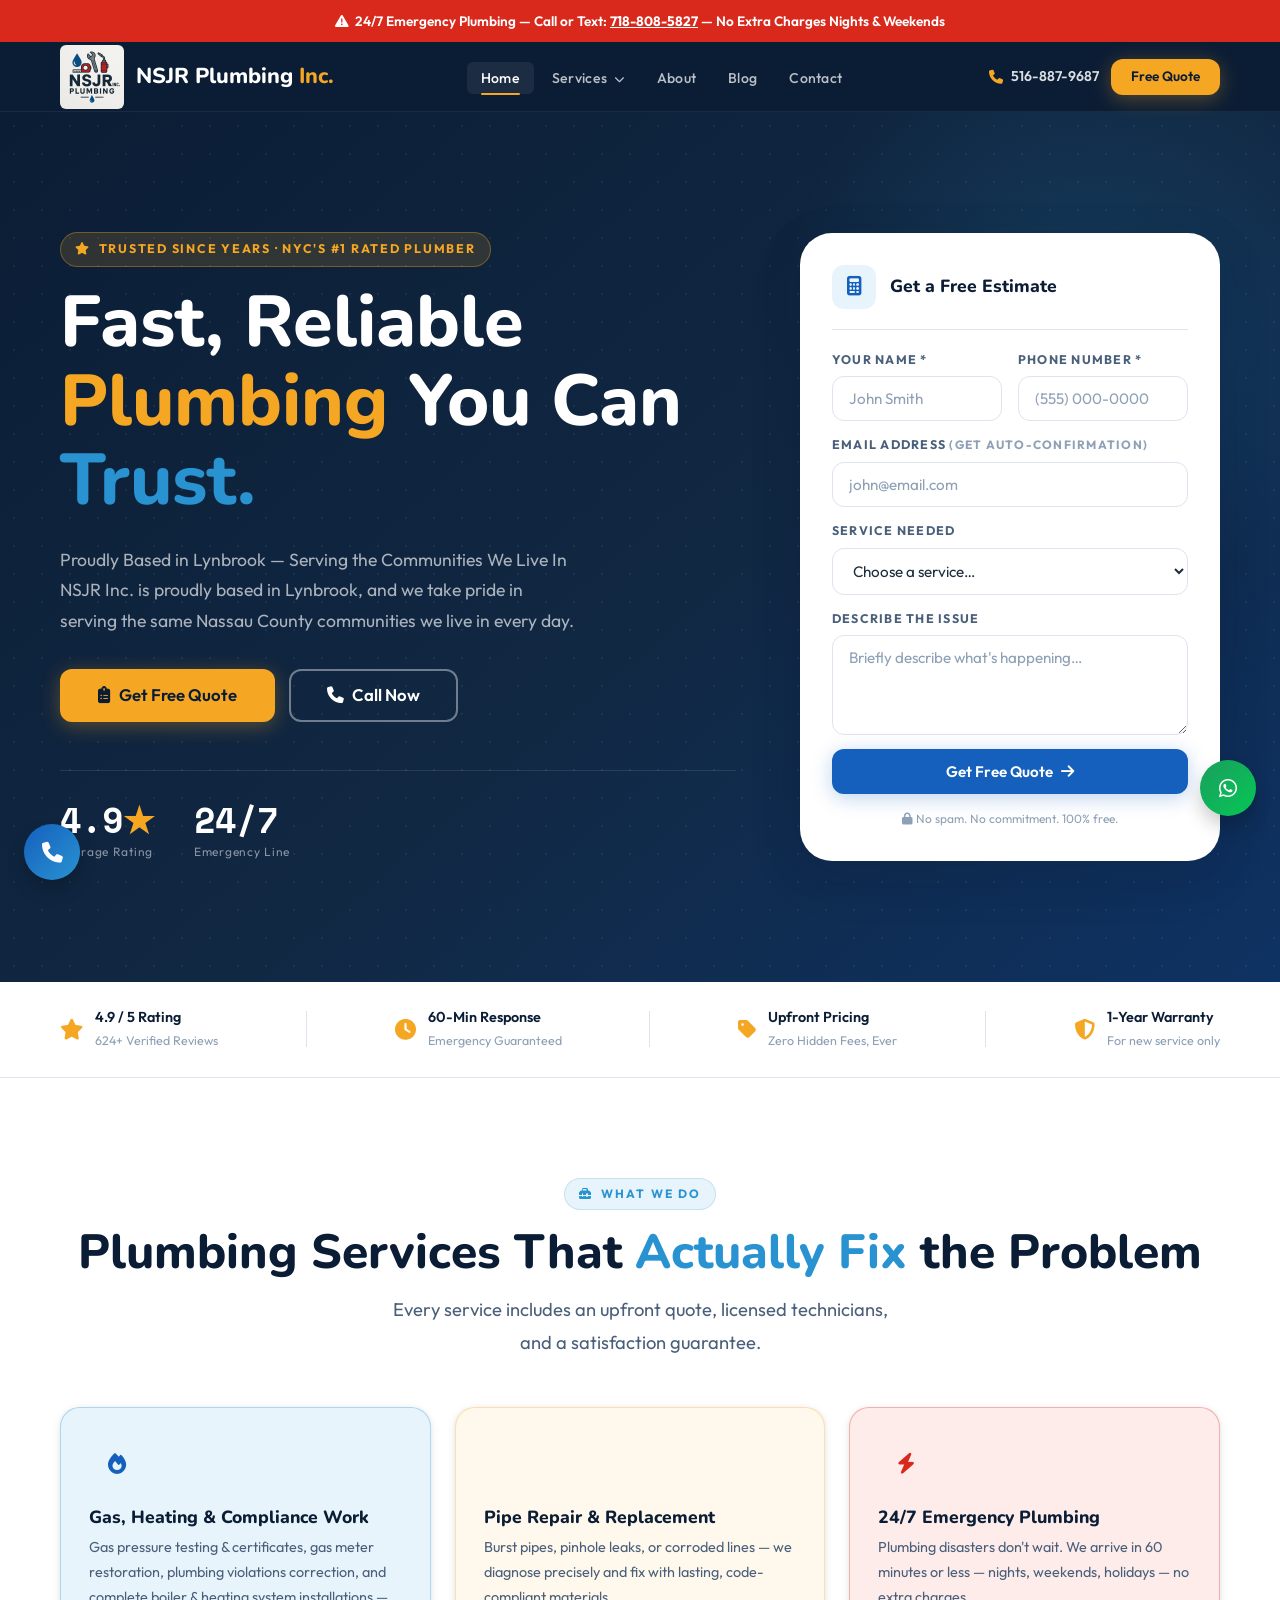
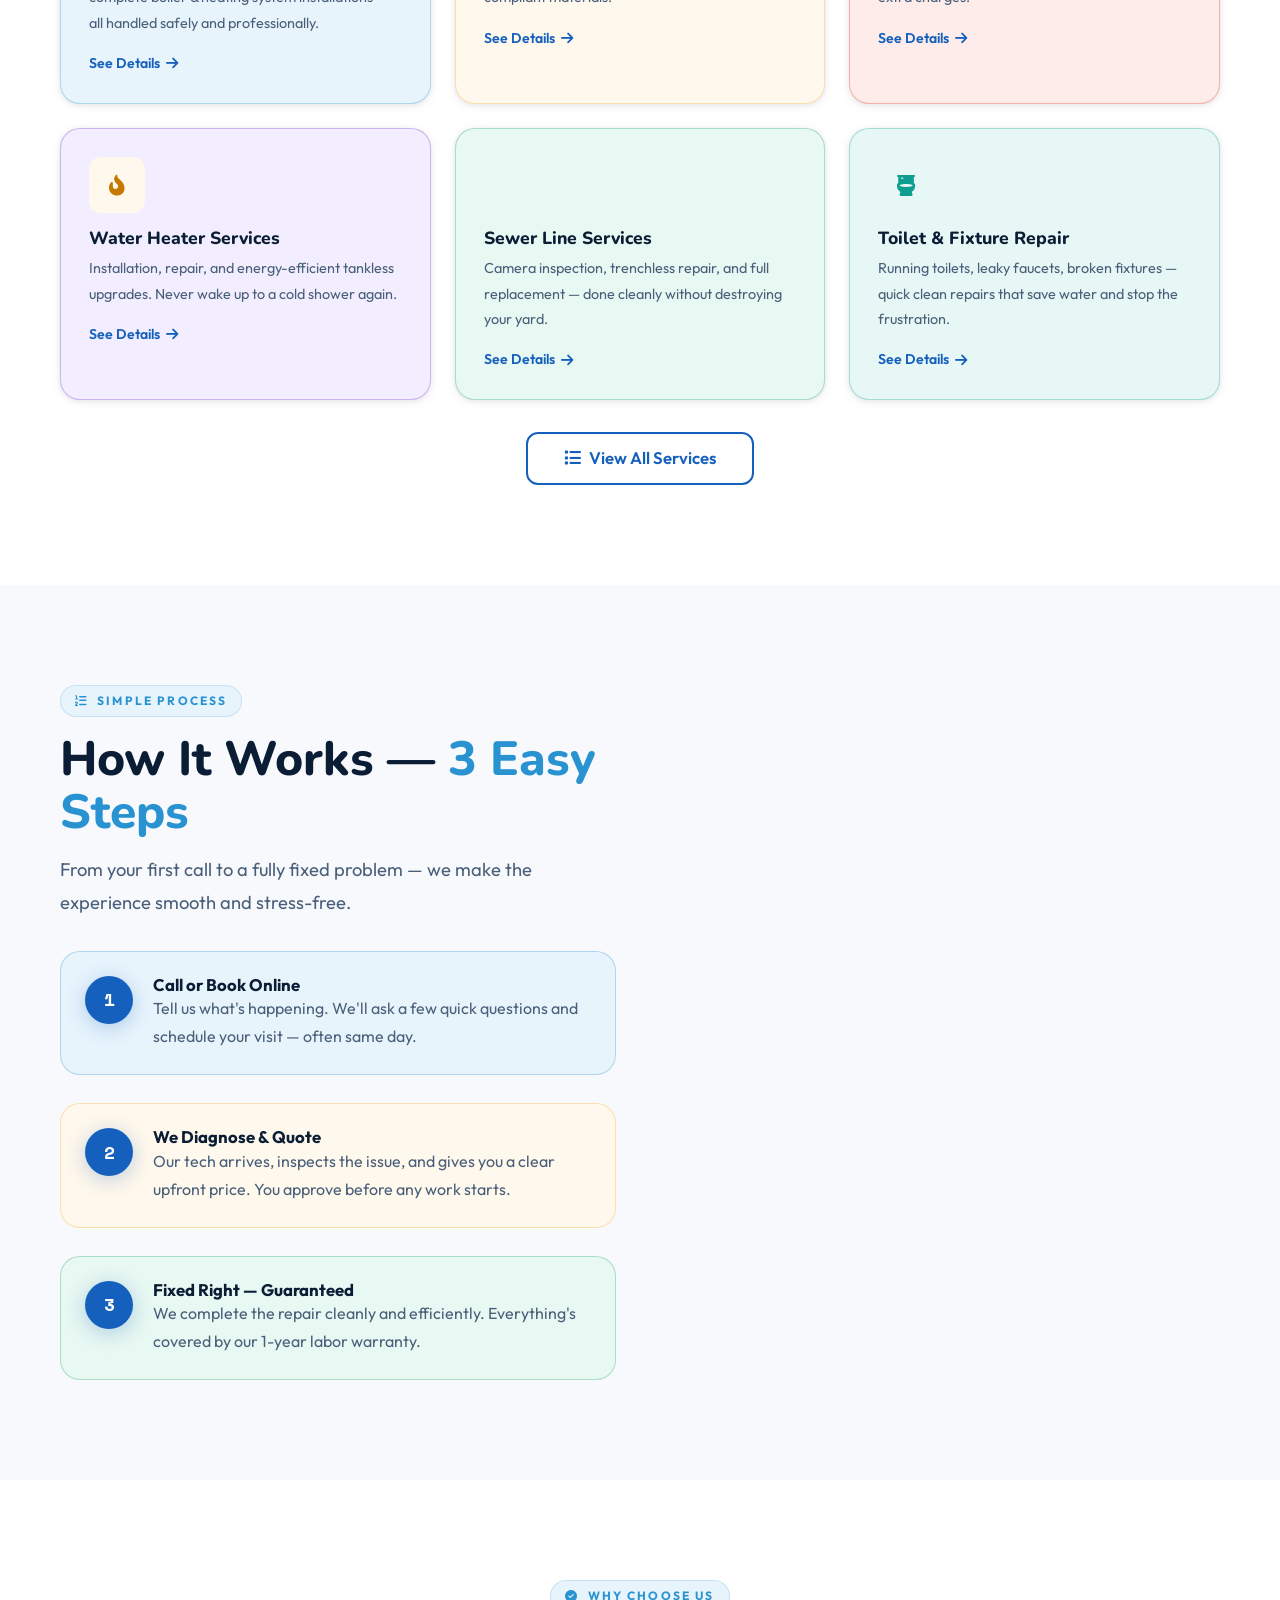
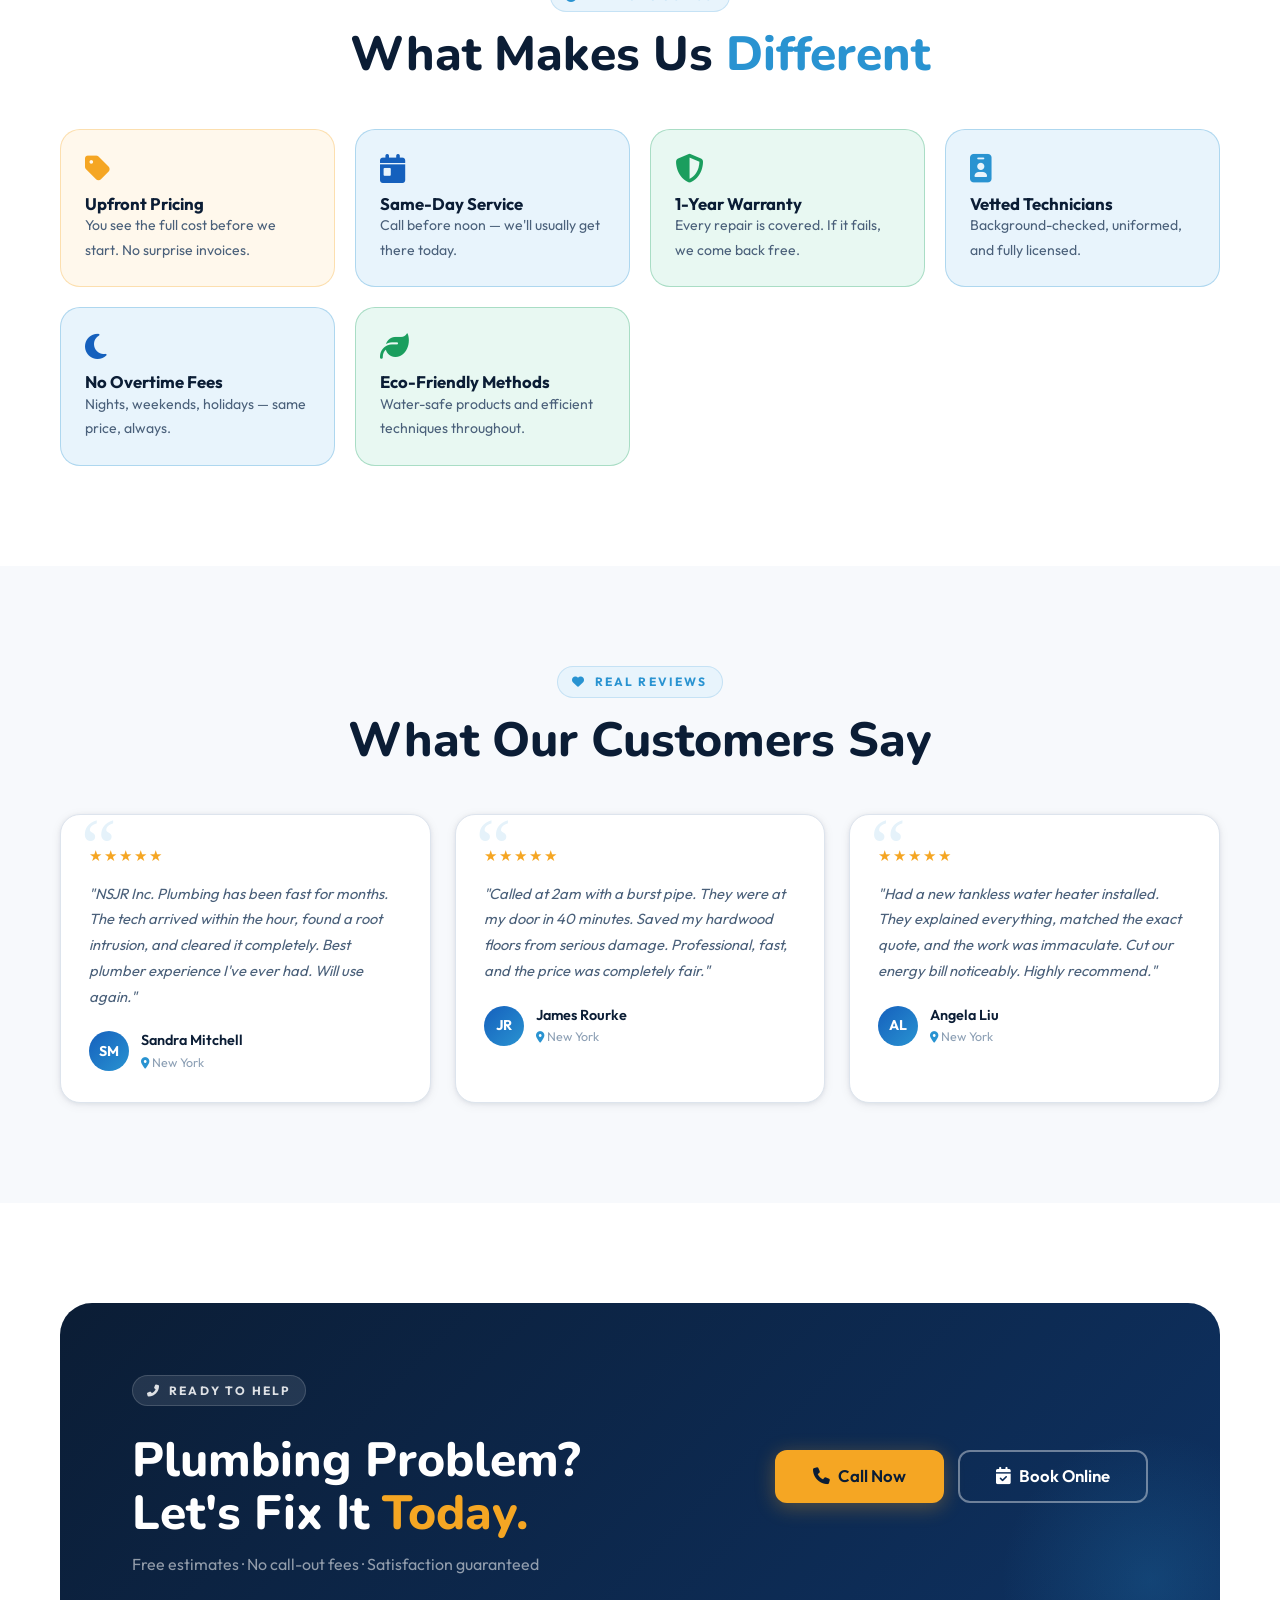
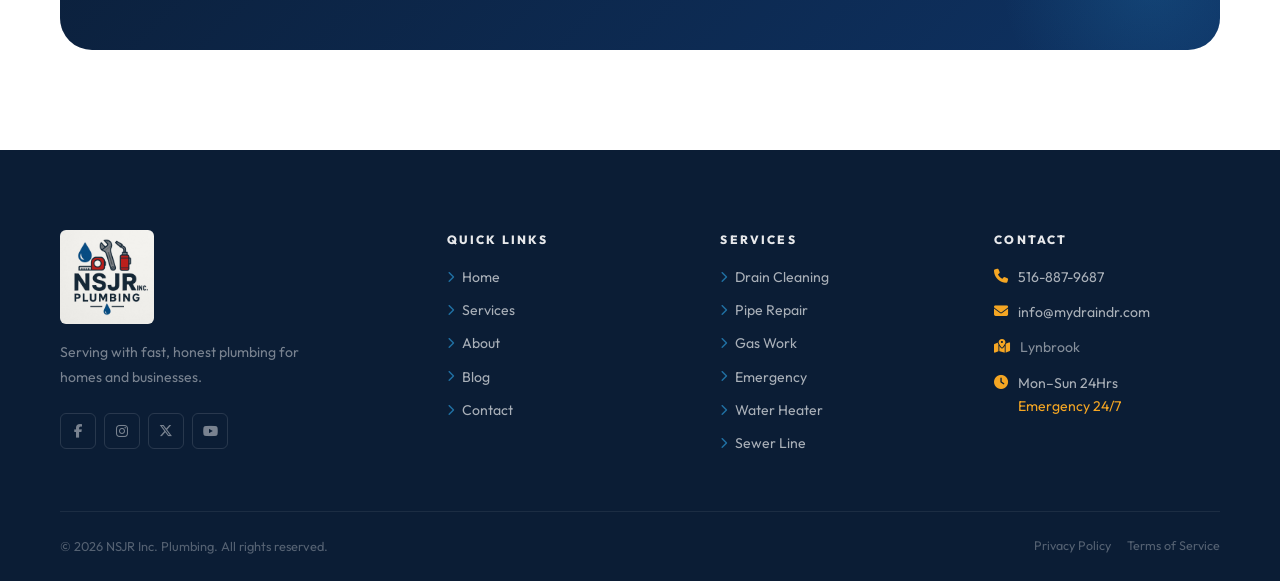
==== commit 9d75f2bc: "footer link fixes" ====
--- a/index.html
+++ b/index.html
@@ -575,20 +575,20 @@
           <div class="footer-col-title">Quick Links</div>
           <ul class="footer-links">
             <li><a href="../index.html"><i class="fa-solid fa-chevron-right"></i>Home</a></li>
-            <li><a href="services.html"><i class="fa-solid fa-chevron-right"></i>Services</a></li>
-            <li><a href="about.html"><i class="fa-solid fa-chevron-right"></i>About</a></li>
-            <li><a href="blog.html"><i class="fa-solid fa-chevron-right"></i>Blog</a></li>
-            <li><a href="contact.html"><i class="fa-solid fa-chevron-right"></i>Contact</a></li>
+            <li><a href="/pages/services.html"><i class="fa-solid fa-chevron-right"></i>Services</a></li>
+            <li><a href="/pages/about.html"><i class="fa-solid fa-chevron-right"></i>About</a></li>
+            <li><a href="/pages/blog.html"><i class="fa-solid fa-chevron-right"></i>Blog</a></li>
+            <li><a href="/pages/contact.html"><i class="fa-solid fa-chevron-right"></i>Contact</a></li>
           </ul>
         </div>
         <div>
           <div class="footer-col-title">Services</div>
           <ul class="footer-links">
-            <li><a href="services.html#drain"><i class="fa-solid fa-chevron-right"></i>Drain Cleaning</a></li>
-            <li><a href="services.html#pipe"><i class="fa-solid fa-chevron-right"></i>Pipe Repair</a></li>
-            <li><a href="services.html#leak"><i class="fa-solid fa-chevron-right"></i>Gas Work</a></li>
-            <li><a href="services.html#emergency"><i class="fa-solid fa-chevron-right"></i>Emergency</a></li>
-            <li><a href="services.html#heater"><i class="fa-solid fa-chevron-right"></i>Water Heater</a></li>
+            <li><a href="/pages/services.html#drain"><i class="fa-solid fa-chevron-right"></i>Drain Cleaning</a></li>
+            <li><a href="/pages/services.html#pipe"><i class="fa-solid fa-chevron-right"></i>Pipe Repair</a></li>
+            <li><a href="/pages/services.html#leak"><i class="fa-solid fa-chevron-right"></i>Gas Work</a></li>
+            <li><a href="/pages/services.html#emergency"><i class="fa-solid fa-chevron-right"></i>Emergency</a></li>
+            <li><a href="/pages/services.html#heater"><i class="fa-solid fa-chevron-right"></i>Water Heater</a></li>
             <li><a href="services.html#sewer"><i class="fa-solid fa-chevron-right"></i>Sewer Line</a></li>
           </ul>
         </div>
--- a/css/style.css
+++ b/css/style.css
@@ -7,320 +7,1739 @@
 
 /* ── CSS Variables ── */
 :root {
-  --navy:    #0b1d35;
-  --navy2:   #112843;
-  --blue:    #1560bd;
-  --sky:     #2993d1;
-  --sky-lt:  #e8f4fc;
-  --amber:   #f5a623;
-  --amber-lt:#fff8ec;
-  --red:     #d9291c;
-  --green:   #1a9e5e;
-  --white:   #ffffff;
-  --off:     #f7f9fc;
-  --gray1:   #f0f4f8;
-  --gray2:   #dde4ed;
-  --gray3:   #8da0b5;
-  --text:    #1e2d3d;
-  --text2:   #4a607a;
-  --r-sm:  6px; --r-md: 12px; --r-lg: 20px; --r-xl: 32px; --r-pill: 9999px;
-  --sh-sm:  0 1px 4px rgba(11,29,53,.08),0 2px 12px rgba(11,29,53,.06);
-  --sh-md:  0 4px 16px rgba(11,29,53,.10),0 8px 32px rgba(11,29,53,.07);
-  --sh-lg:  0 8px 40px rgba(11,29,53,.14),0 16px 60px rgba(11,29,53,.08);
-  --sh-blue: 0 4px 20px rgba(21,96,189,.28);
-  --sh-amber:0 4px 20px rgba(245,166,35,.32);
-  --ease: cubic-bezier(.4,0,.2,1);
+  --navy: #0b1d35;
+  --navy2: #112843;
+  --blue: #1560bd;
+  --sky: #2993d1;
+  --sky-lt: #e8f4fc;
+  --amber: #f5a623;
+  --amber-lt: #fff8ec;
+  --red: #d9291c;
+  --green: #1a9e5e;
+  --white: #ffffff;
+  --off: #f7f9fc;
+  --gray1: #f0f4f8;
+  --gray2: #dde4ed;
+  --gray3: #8da0b5;
+  --text: #1e2d3d;
+  --text2: #4a607a;
+  --r-sm: 6px;
+  --r-md: 12px;
+  --r-lg: 20px;
+  --r-xl: 32px;
+  --r-pill: 9999px;
+  --sh-sm: 0 1px 4px rgba(11, 29, 53, .08), 0 2px 12px rgba(11, 29, 53, .06);
+  --sh-md: 0 4px 16px rgba(11, 29, 53, .10), 0 8px 32px rgba(11, 29, 53, .07);
+  --sh-lg: 0 8px 40px rgba(11, 29, 53, .14), 0 16px 60px rgba(11, 29, 53, .08);
+  --sh-blue: 0 4px 20px rgba(21, 96, 189, .28);
+  --sh-amber: 0 4px 20px rgba(245, 166, 35, .32);
+  --ease: cubic-bezier(.4, 0, .2, 1);
   --t: .24s;
   --nav-h: 70px;
 }
 
 /* ── Reset ── */
-*,*::before,*::after{box-sizing:border-box;margin:0;padding:0}
-html{scroll-behavior:smooth;-webkit-text-size-adjust:100%}
-body{font-family:'Outfit',sans-serif;font-size:16px;line-height:1.65;color:var(--text);background:var(--white);overflow-x:hidden}
-img{max-width:100%;display:block}
-a{color:inherit;text-decoration:none}
-ul,ol{list-style:none}
-button{font-family:inherit;cursor:pointer;border:none;background:none}
-input,select,textarea{font-family:inherit;font-size:1rem}
-:focus-visible{outline:3px solid var(--sky);outline-offset:3px;border-radius:var(--r-sm)}
-::-webkit-scrollbar{width:5px}
-::-webkit-scrollbar-track{background:var(--gray1)}
-::-webkit-scrollbar-thumb{background:var(--sky);border-radius:99px}
+*,
+*::before,
+*::after {
+  box-sizing: border-box;
+  margin: 0;
+  padding: 0
+}
+
+html {
+  scroll-behavior: smooth;
+  -webkit-text-size-adjust: 100%
+}
+
+body {
+  font-family: 'Outfit', sans-serif;
+  font-size: 16px;
+  line-height: 1.65;
+  color: var(--text);
+  background: var(--white);
+  overflow-x: hidden
+}
+
+img {
+  max-width: 100%;
+  display: block
+}
+
+a {
+  color: inherit;
+  text-decoration: none
+}
+
+ul,
+ol {
+  list-style: none
+}
+
+button {
+  font-family: inherit;
+  cursor: pointer;
+  border: none;
+  background: none
+}
+
+input,
+select,
+textarea {
+  font-family: inherit;
+  font-size: 1rem
+}
+
+:focus-visible {
+  outline: 3px solid var(--sky);
+  outline-offset: 3px;
+  border-radius: var(--r-sm)
+}
+
+::-webkit-scrollbar {
+  width: 5px
+}
+
+::-webkit-scrollbar-track {
+  background: var(--gray1)
+}
+
+::-webkit-scrollbar-thumb {
+  background: var(--sky);
+  border-radius: 99px
+}
 
 /* ── Typography ── */
-h1,h2,h3,h4,h5{font-family:'Nunito',sans-serif;font-weight:800;line-height:1.1;color:var(--navy)}
-h1{font-size:clamp(2.4rem,6vw,4.5rem)}
-h2{font-size:clamp(1.9rem,4vw,3rem)}
-h3{font-size:clamp(1.2rem,2.5vw,1.6rem)}
-h4{font-size:1.05rem;font-weight:700;font-family:'Outfit',sans-serif}
-p{color:var(--text2);line-height:1.75}
-.lead{font-size:clamp(1rem,1.5vw,1.15rem);color:var(--text2)}
-.font-mono{font-family:'Space Mono',monospace}
+h1,
+h2,
+h3,
+h4,
+h5 {
+  font-family: 'Nunito', sans-serif;
+  font-weight: 800;
+  line-height: 1.1;
+  color: var(--navy)
+}
+
+h1 {
+  font-size: clamp(2.4rem, 6vw, 4.5rem)
+}
+
+h2 {
+  font-size: clamp(1.9rem, 4vw, 3rem)
+}
+
+h3 {
+  font-size: clamp(1.2rem, 2.5vw, 1.6rem)
+}
+
+h4 {
+  font-size: 1.05rem;
+  font-weight: 700;
+  font-family: 'Outfit', sans-serif
+}
+
+p {
+  color: var(--text2);
+  line-height: 1.75
+}
+
+.lead {
+  font-size: clamp(1rem, 1.5vw, 1.15rem);
+  color: var(--text2)
+}
+
+.font-mono {
+  font-family: 'Space Mono', monospace
+}
 
 /* ── Layout ── */
-.container{width:min(1160px,92vw);margin:0 auto}
-.section{padding:clamp(56px,8vw,100px) 0}
-.text-center{text-align:center}
-.text-white{color:var(--white)!important}
-.text-sky{color:var(--sky)}
-.text-amber{color:var(--amber)}
-.text-navy{color:var(--navy)}
-.mt-2{margin-top:8px}.mt-3{margin-top:12px}.mt-4{margin-top:16px}.mt-5{margin-top:24px}.mt-6{margin-top:32px}
-.mb-4{margin-bottom:16px}.mb-5{margin-bottom:24px}.mb-6{margin-bottom:32px}.mb-7{margin-bottom:48px}
-.bg-off{background:var(--off)}
-.bg-navy{background:var(--navy)}
-.grid-2{display:grid;grid-template-columns:1fr 1fr;gap:48px;align-items:center}
-.stat-grid{display:grid;grid-template-columns:repeat(auto-fit,minmax(200px,1fr));gap:16px;align-content:start}
-@media(max-width:900px){.grid-2{grid-template-columns:1fr}}
-@media(max-width:768px){.section{padding:clamp(40px,6vw,80px) 0}.hero{padding:clamp(60px,10vw,100px) 0}.emergency-strip{font-size:.75rem;padding:8px 16px}}
+.container {
+  width: min(1160px, 92vw);
+  margin: 0 auto
+}
+
+.section {
+  padding: clamp(56px, 8vw, 100px) 0
+}
+
+.text-center {
+  text-align: center
+}
+
+.text-white {
+  color: var(--white) !important
+}
+
+.text-sky {
+  color: var(--sky)
+}
+
+.text-amber {
+  color: var(--amber)
+}
+
+.text-navy {
+  color: var(--navy)
+}
+
+.mt-2 {
+  margin-top: 8px
+}
+
+.mt-3 {
+  margin-top: 12px
+}
+
+.mt-4 {
+  margin-top: 16px
+}
+
+.mt-5 {
+  margin-top: 24px
+}
+
+.mt-6 {
+  margin-top: 32px
+}
+
+.mb-4 {
+  margin-bottom: 16px
+}
+
+.mb-5 {
+  margin-bottom: 24px
+}
+
+.mb-6 {
+  margin-bottom: 32px
+}
+
+.mb-7 {
+  margin-bottom: 48px
+}
+
+.bg-off {
+  background: var(--off)
+}
+
+.bg-navy {
+  background: var(--navy)
+}
+
+.grid-2 {
+  display: grid;
+  grid-template-columns: 1fr 1fr;
+  gap: 48px;
+  align-items: center
+}
+
+.stat-grid {
+  display: grid;
+  grid-template-columns: repeat(auto-fit, minmax(200px, 1fr));
+  gap: 16px;
+  align-content: start
+}
+
+@media(max-width:900px) {
+  .grid-2 {
+    grid-template-columns: 1fr
+  }
+}
+
+@media(max-width:768px) {
+  .section {
+    padding: clamp(40px, 6vw, 80px) 0
+  }
+
+  .hero {
+    padding: clamp(60px, 10vw, 100px) 0
+  }
+
+  .emergency-strip {
+    font-size: .75rem;
+    padding: 8px 16px
+  }
+}
 
 /* ── Section Label ── */
-.section-label{display:inline-flex;align-items:center;gap:8px;font-family:'Outfit',sans-serif;font-size:.75rem;font-weight:700;letter-spacing:.18em;text-transform:uppercase;color:var(--sky);background:var(--sky-lt);border:1px solid rgba(41,147,209,.18);padding:5px 14px;border-radius:var(--r-pill);margin-bottom:16px}
+.section-label {
+  display: inline-flex;
+  align-items: center;
+  gap: 8px;
+  font-family: 'Outfit', sans-serif;
+  font-size: .75rem;
+  font-weight: 700;
+  letter-spacing: .18em;
+  text-transform: uppercase;
+  color: var(--sky);
+  background: var(--sky-lt);
+  border: 1px solid rgba(41, 147, 209, .18);
+  padding: 5px 14px;
+  border-radius: var(--r-pill);
+  margin-bottom: 16px
+}
 
 /* ── Buttons ── */
-.btn{display:inline-flex;align-items:center;justify-content:center;gap:8px;font-family:'Outfit',sans-serif;font-weight:600;font-size:.95rem;padding:13px 28px;border-radius:var(--r-md);transition:all var(--t) var(--ease);white-space:nowrap;border:2px solid transparent;cursor:pointer;line-height:1}
-.btn-primary{background:var(--blue);color:var(--white);box-shadow:var(--sh-blue)}
-.btn-primary:hover{background:var(--sky);transform:translateY(-2px);box-shadow:0 8px 28px rgba(21,96,189,.38)}
-.btn-amber{background:var(--amber);color:var(--navy);box-shadow:var(--sh-amber)}
-.btn-amber:hover{background:#e8951a;transform:translateY(-2px)}
-.btn-outline{background:transparent;color:var(--white);border:2px solid rgba(255,255,255,.4)}
-.btn-outline:hover{background:rgba(255,255,255,.1);border-color:rgba(255,255,255,.8);transform:translateY(-1px)}
-.btn-ghost{background:transparent;color:var(--blue);border:2px solid var(--blue)}
-.btn-ghost:hover{background:var(--blue);color:var(--white);transform:translateY(-2px)}
-.btn-lg{padding:16px 36px;font-size:1.05rem}
-.btn-sm{padding:9px 18px;font-size:.85rem}
-.btn-block{width:100%}
+.btn {
+  display: inline-flex;
+  align-items: center;
+  justify-content: center;
+  gap: 8px;
+  font-family: 'Outfit', sans-serif;
+  font-weight: 600;
+  font-size: .95rem;
+  padding: 13px 28px;
+  border-radius: var(--r-md);
+  transition: all var(--t) var(--ease);
+  white-space: nowrap;
+  border: 2px solid transparent;
+  cursor: pointer;
+  line-height: 1
+}
+
+.btn-primary {
+  background: var(--blue);
+  color: var(--white);
+  box-shadow: var(--sh-blue)
+}
+
+.btn-primary:hover {
+  background: var(--sky);
+  transform: translateY(-2px);
+  box-shadow: 0 8px 28px rgba(21, 96, 189, .38)
+}
+
+.btn-amber {
+  background: var(--amber);
+  color: var(--navy);
+  box-shadow: var(--sh-amber)
+}
+
+.btn-amber:hover {
+  background: #e8951a;
+  transform: translateY(-2px)
+}
+
+.btn-outline {
+  background: transparent;
+  color: var(--white);
+  border: 2px solid rgba(255, 255, 255, .4)
+}
+
+.btn-outline:hover {
+  background: rgba(255, 255, 255, .1);
+  border-color: rgba(255, 255, 255, .8);
+  transform: translateY(-1px)
+}
+
+.btn-ghost {
+  background: transparent;
+  color: var(--blue);
+  border: 2px solid var(--blue)
+}
+
+.btn-ghost:hover {
+  background: var(--blue);
+  color: var(--white);
+  transform: translateY(-2px)
+}
+
+.btn-lg {
+  padding: 16px 36px;
+  font-size: 1.05rem
+}
+
+.btn-sm {
+  padding: 9px 18px;
+  font-size: .85rem
+}
+
+.btn-block {
+  width: 100%
+}
 
 /* ── Emergency Strip ── */
-.emergency-strip{background:var(--red);color:var(--white);text-align:center;padding:10px 20px;font-size:.85rem;font-weight:600;position:relative;z-index:1001}
-.emergency-strip a{color:var(--white);font-weight:700;text-decoration:underline}
+.emergency-strip {
+  background: var(--red);
+  color: var(--white);
+  text-align: center;
+  padding: 10px 20px;
+  font-size: .85rem;
+  font-weight: 600;
+  position: relative;
+  z-index: 1001
+}
+
+.emergency-strip a {
+  color: var(--white);
+  font-weight: 700;
+  text-decoration: underline
+}
 
 /* ── NAVBAR ── */
-.navbar{position:sticky;top:0;z-index:1000;height:var(--nav-h);background:var(--navy);border-bottom:1px solid rgba(255,255,255,.06);transition:box-shadow var(--t) var(--ease)}
-.navbar.scrolled{box-shadow:0 2px 24px rgba(0,0,0,.25)}
-.nav-wrap{height:100%;display:flex;align-items:center;justify-content:space-between;gap:24px;width:min(1160px,92vw);margin:0 auto}
-.nav-logo{display:flex;align-items:center;gap:12px;font-family:'Nunito',sans-serif;font-weight:800;font-size:1.35rem;color:var(--white);flex-shrink:0;transition:opacity var(--t)}
-.nav-logo:hover{opacity:.9}
-.logo-icon{width:40px;height:40px;border-radius:var(--r-md);background:linear-gradient(135deg,var(--blue),var(--sky));display:flex;align-items:center;justify-content:center;color:var(--white);font-size:1rem;box-shadow:0 0 16px rgba(41,147,209,.4);flex-shrink:0}
-.logo-text-em{color:var(--amber)}
-.nav-menu{display:flex;align-items:center;gap:4px;flex:1;justify-content:center}
-.nav-link{font-size:.88rem;font-weight:500;letter-spacing:.02em;color:rgba(255,255,255,.72);padding:7px 14px;border-radius:var(--r-sm);transition:color var(--t),background var(--t);position:relative}
-.nav-link:hover,.nav-link.active{color:var(--white);background:rgba(255,255,255,.07)}
-.nav-link.active::after{content:'';position:absolute;bottom:-1px;left:14px;right:14px;height:2px;background:var(--amber);border-radius:var(--r-pill)}
-.has-dropdown{position:relative}
-.dropdown{position:absolute;top:calc(100% + 14px);left:50%;transform:translateX(-50%) translateY(6px);background:var(--white);border-radius:var(--r-md);min-width:220px;padding:8px;box-shadow:var(--sh-lg);border:1px solid var(--gray2);opacity:0;pointer-events:none;transition:opacity var(--t),transform var(--t) var(--ease);z-index:300}
-.has-dropdown:hover .dropdown,.has-dropdown:focus-within .dropdown{opacity:1;pointer-events:all;transform:translateX(-50%) translateY(0)}
-.drop-arrow{font-size:.65rem;margin-left:4px;transition:transform var(--t)}
-.has-dropdown:hover .drop-arrow{transform:rotate(180deg)}
-.drop-item{display:flex;align-items:center;gap:10px;padding:10px 12px;border-radius:var(--r-sm);color:var(--text);font-size:.88rem;font-weight:500;transition:background var(--t),color var(--t)}
-.drop-item:hover{background:var(--sky-lt);color:var(--blue)}
-.drop-item i{width:20px;text-align:center;color:var(--sky);font-size:.95rem}
-.nav-actions{display:flex;align-items:center;gap:12px;flex-shrink:0}
-.nav-phone{display:flex;align-items:center;gap:8px;font-weight:600;font-size:.88rem;color:rgba(255,255,255,.85);transition:color var(--t)}
-.nav-phone:hover{color:var(--amber)}
-.nav-phone i{color:var(--amber)}
-.hamburger{display:none;flex-direction:column;gap:5px;padding:8px;border-radius:var(--r-sm)}
-.hamburger span{display:block;width:22px;height:2px;background:var(--white);border-radius:2px;transition:all var(--t) var(--ease)}
-.hamburger.open span:nth-child(1){transform:translateY(7px) rotate(45deg)}
-.hamburger.open span:nth-child(2){opacity:0;width:0}
-.hamburger.open span:nth-child(3){transform:translateY(-7px) rotate(-45deg)}
-.mobile-menu{display:none;position:fixed;top:var(--nav-h);left:0;right:0;bottom:0;background:var(--navy);z-index:999;padding:32px 20px;overflow-y:auto;flex-direction:column;gap:6px}
-.mobile-menu.open{display:flex}
-.mobile-menu .nav-link{font-size:1.05rem;padding:13px 16px;color:rgba(255,255,255,.8)}
-.mobile-menu .nav-link.active{color:var(--amber)}
-.mobile-divider{height:1px;background:rgba(255,255,255,.08);margin:12px 0}
-.mobile-cta{display:flex;flex-direction:column;gap:12px;margin-top:16px}
-@media(max-width:768px){.nav-menu,.nav-actions .btn,.nav-phone{display:none}.hamburger{display:flex}}
+.navbar {
+  position: sticky;
+  top: 0;
+  z-index: 1000;
+  height: var(--nav-h);
+  background: var(--navy);
+  border-bottom: 1px solid rgba(255, 255, 255, .06);
+  transition: box-shadow var(--t) var(--ease)
+}
+
+.navbar.scrolled {
+  box-shadow: 0 2px 24px rgba(0, 0, 0, .25)
+}
+
+.nav-wrap {
+  height: 100%;
+  display: flex;
+  align-items: center;
+  justify-content: space-between;
+  gap: 24px;
+  width: min(1160px, 92vw);
+  margin: 0 auto
+}
+
+.nav-logo {
+  display: flex;
+  align-items: center;
+  gap: 12px;
+  font-family: 'Nunito', sans-serif;
+  font-weight: 800;
+  font-size: 1.35rem;
+  color: var(--white);
+  flex-shrink: 0;
+  transition: opacity var(--t)
+}
+
+.nav-logo:hover {
+  opacity: .9
+}
+
+.logo-icon {
+  width: 40px;
+  height: 40px;
+  border-radius: var(--r-md);
+  background: linear-gradient(135deg, var(--blue), var(--sky));
+  display: flex;
+  align-items: center;
+  justify-content: center;
+  color: var(--white);
+  font-size: 1rem;
+  box-shadow: 0 0 16px rgba(41, 147, 209, .4);
+  flex-shrink: 0
+}
+
+.logo-text-em {
+  color: var(--amber)
+}
+
+.nav-menu {
+  display: flex;
+  align-items: center;
+  gap: 4px;
+  flex: 1;
+  justify-content: center
+}
+
+.nav-link {
+  font-size: .88rem;
+  font-weight: 500;
+  letter-spacing: .02em;
+  color: rgba(255, 255, 255, .72);
+  padding: 7px 14px;
+  border-radius: var(--r-sm);
+  transition: color var(--t), background var(--t);
+  position: relative
+}
+
+.nav-link:hover,
+.nav-link.active {
+  color: var(--white);
+  background: rgba(255, 255, 255, .07)
+}
+
+.nav-link.active::after {
+  content: '';
+  position: absolute;
+  bottom: -1px;
+  left: 14px;
+  right: 14px;
+  height: 2px;
+  background: var(--amber);
+  border-radius: var(--r-pill)
+}
+
+.has-dropdown {
+  position: relative
+}
+
+.dropdown {
+  position: absolute;
+  top: calc(100% + 14px);
+  left: 50%;
+  transform: translateX(-50%) translateY(6px);
+  background: var(--white);
+  border-radius: var(--r-md);
+  min-width: 220px;
+  padding: 8px;
+  box-shadow: var(--sh-lg);
+  border: 1px solid var(--gray2);
+  opacity: 0;
+  pointer-events: none;
+  transition: opacity var(--t), transform var(--t) var(--ease);
+  z-index: 300
+}
+
+.has-dropdown:hover .dropdown,
+.has-dropdown:focus-within .dropdown {
+  opacity: 1;
+  pointer-events: all;
+  transform: translateX(-50%) translateY(0)
+}
+
+.drop-arrow {
+  font-size: .65rem;
+  margin-left: 4px;
+  transition: transform var(--t)
+}
+
+.has-dropdown:hover .drop-arrow {
+  transform: rotate(180deg)
+}
+
+.drop-item {
+  display: flex;
+  align-items: center;
+  gap: 10px;
+  padding: 10px 12px;
+  border-radius: var(--r-sm);
+  color: var(--text);
+  font-size: .88rem;
+  font-weight: 500;
+  transition: background var(--t), color var(--t)
+}
+
+.drop-item:hover {
+  background: var(--sky-lt);
+  color: var(--blue)
+}
+
+.drop-item i {
+  width: 20px;
+  text-align: center;
+  color: var(--sky);
+  font-size: .95rem
+}
+
+.nav-actions {
+  display: flex;
+  align-items: center;
+  gap: 12px;
+  flex-shrink: 0
+}
+
+.nav-phone {
+  display: flex;
+  align-items: center;
+  gap: 8px;
+  font-weight: 600;
+  font-size: .88rem;
+  color: rgba(255, 255, 255, .85);
+  transition: color var(--t)
+}
+
+.nav-phone:hover {
+  color: var(--amber)
+}
+
+.nav-phone i {
+  color: var(--amber)
+}
+
+.hamburger {
+  display: none;
+  flex-direction: column;
+  gap: 5px;
+  padding: 8px;
+  border-radius: var(--r-sm)
+}
+
+.hamburger span {
+  display: block;
+  width: 22px;
+  height: 2px;
+  background: var(--white);
+  border-radius: 2px;
+  transition: all var(--t) var(--ease)
+}
+
+.hamburger.open span:nth-child(1) {
+  transform: translateY(7px) rotate(45deg)
+}
+
+.hamburger.open span:nth-child(2) {
+  opacity: 0;
+  width: 0
+}
+
+.hamburger.open span:nth-child(3) {
+  transform: translateY(-7px) rotate(-45deg)
+}
+
+.mobile-menu {
+  display: none;
+  position: fixed;
+  top: var(--nav-h);
+  left: 0;
+  right: 0;
+  bottom: 0;
+  background: var(--navy);
+  z-index: 999;
+  padding: 32px 20px;
+  overflow-y: auto;
+  flex-direction: column;
+  gap: 6px
+}
+
+.mobile-menu.open {
+  display: flex
+}
+
+.mobile-menu .nav-link {
+  font-size: 1.05rem;
+  padding: 13px 16px;
+  color: rgba(255, 255, 255, .8)
+}
+
+.mobile-menu .nav-link.active {
+  color: var(--amber)
+}
+
+.mobile-divider {
+  height: 1px;
+  background: rgba(255, 255, 255, .08);
+  margin: 12px 0
+}
+
+.mobile-cta {
+  display: flex;
+  flex-direction: column;
+  gap: 12px;
+  margin-top: 16px
+}
+
+@media(max-width:768px) {
+
+  .nav-menu,
+  .nav-actions .btn,
+  .nav-phone {
+    display: none
+  }
+
+  .hamburger {
+    display: flex
+  }
+}
 
 /* ── HERO ── */
-.hero{position:relative;overflow:hidden;background:linear-gradient(140deg,var(--navy) 0%,var(--navy2) 55%,#0e3263 100%);padding:clamp(70px,12vw,120px) 0}
-.hero-dots{position:absolute;inset:0;pointer-events:none;background-image:radial-gradient(rgba(255,255,255,.06) 1px,transparent 1px);background-size:28px 28px}
-.hero-glow{position:absolute;right:-100px;top:-100px;width:600px;height:600px;border-radius:50%;background:radial-gradient(circle,rgba(41,147,209,.18) 0%,transparent 70%);pointer-events:none}
-.hero-inner{position:relative;z-index:2;display:grid;grid-template-columns:1fr 420px;gap:64px;align-items:center}
-@media(max-width:1020px){.hero-inner{grid-template-columns:1fr}}
-.hero-badge{display:inline-flex;align-items:center;gap:8px;background:rgba(245,166,35,.15);border:1px solid rgba(245,166,35,.35);color:var(--amber);font-size:.78rem;font-weight:700;letter-spacing:.14em;text-transform:uppercase;padding:6px 14px;border-radius:var(--r-pill);margin-bottom:16px}
-.hero h1{color:var(--white);margin-bottom:24px}
-.hero h1 .h1-accent{color:var(--amber)}
-.hero h1 .h1-sky{color:var(--sky)}
-.hero-desc{color:rgba(255,255,255,.65);font-size:clamp(.95rem,1.5vw,1.1rem);max-width:520px;margin-bottom:32px;line-height:1.75}
-.hero-actions{display:flex;gap:14px;flex-wrap:wrap;margin-bottom:48px}
-.hero-proof{display:flex;gap:40px;flex-wrap:wrap;padding-top:32px;border-top:1px solid rgba(255,255,255,.1)}
-.hero-stat-num{font-family:'Space Mono',monospace;font-weight:700;font-size:2.2rem;color:var(--white);line-height:1}
-.hero-stat-num .accent{color:var(--amber)}
-.hero-stat-label{font-size:.75rem;color:rgba(255,255,255,.5);margin-top:4px;letter-spacing:.06em;font-family:'Outfit',sans-serif}
-@media(max-width:480px){.hero-actions{flex-direction:column}.hero-actions .btn{width:100%}.hero-proof{gap:24px}}
+.hero {
+  position: relative;
+  overflow: hidden;
+  background: linear-gradient(140deg, var(--navy) 0%, var(--navy2) 55%, #0e3263 100%);
+  padding: clamp(70px, 12vw, 120px) 0
+}
+
+.hero-dots {
+  position: absolute;
+  inset: 0;
+  pointer-events: none;
+  background-image: radial-gradient(rgba(255, 255, 255, .06) 1px, transparent 1px);
+  background-size: 28px 28px
+}
+
+.hero-glow {
+  position: absolute;
+  right: -100px;
+  top: -100px;
+  width: 600px;
+  height: 600px;
+  border-radius: 50%;
+  background: radial-gradient(circle, rgba(41, 147, 209, .18) 0%, transparent 70%);
+  pointer-events: none
+}
+
+.hero-inner {
+  position: relative;
+  z-index: 2;
+  display: grid;
+  grid-template-columns: 1fr 420px;
+  gap: 64px;
+  align-items: center
+}
+
+@media(max-width:1020px) {
+  .hero-inner {
+    grid-template-columns: 1fr
+  }
+}
+
+.hero-badge {
+  display: inline-flex;
+  align-items: center;
+  gap: 8px;
+  background: rgba(245, 166, 35, .15);
+  border: 1px solid rgba(245, 166, 35, .35);
+  color: var(--amber);
+  font-size: .78rem;
+  font-weight: 700;
+  letter-spacing: .14em;
+  text-transform: uppercase;
+  padding: 6px 14px;
+  border-radius: var(--r-pill);
+  margin-bottom: 16px
+}
+
+.hero h1 {
+  color: var(--white);
+  margin-bottom: 24px
+}
+
+.hero h1 .h1-accent {
+  color: var(--amber)
+}
+
+.hero h1 .h1-sky {
+  color: var(--sky)
+}
+
+.hero-desc {
+  color: rgba(255, 255, 255, .65);
+  font-size: clamp(.95rem, 1.5vw, 1.1rem);
+  max-width: 520px;
+  margin-bottom: 32px;
+  line-height: 1.75
+}
+
+.hero-actions {
+  display: flex;
+  gap: 14px;
+  flex-wrap: wrap;
+  margin-bottom: 48px
+}
+
+.hero-proof {
+  display: flex;
+  gap: 40px;
+  flex-wrap: wrap;
+  padding-top: 32px;
+  border-top: 1px solid rgba(255, 255, 255, .1)
+}
+
+.hero-stat-num {
+  font-family: 'Space Mono', monospace;
+  font-weight: 700;
+  font-size: 2.2rem;
+  color: var(--white);
+  line-height: 1
+}
+
+.hero-stat-num .accent {
+  color: var(--amber)
+}
+
+.hero-stat-label {
+  font-size: .75rem;
+  color: rgba(255, 255, 255, .5);
+  margin-top: 4px;
+  letter-spacing: .06em;
+  font-family: 'Outfit', sans-serif
+}
+
+@media(max-width:480px) {
+  .hero-actions {
+    flex-direction: column
+  }
+
+  .hero-actions .btn {
+    width: 100%
+  }
+
+  .hero-proof {
+    gap: 24px
+  }
+}
 
 /* ── QUOTE CARD ── */
-.quote-card{background:var(--white);border-radius:var(--r-xl);padding:32px;box-shadow:var(--sh-lg)}
-.quote-card-head{display:flex;align-items:center;gap:14px;padding-bottom:20px;border-bottom:1px solid var(--gray2);margin-bottom:20px}
-.qc-icon{width:44px;height:44px;border-radius:var(--r-md);background:var(--sky-lt);color:var(--blue);font-size:1.2rem;display:flex;align-items:center;justify-content:center;flex-shrink:0}
-.quote-card-head h3{font-size:1.1rem;color:var(--navy);margin:0;font-family:'Nunito',sans-serif}
-.quote-card-head p{font-size:.8rem;color:var(--gray3);margin:0;font-family:'Outfit',sans-serif}
+.quote-card {
+  background: var(--white);
+  border-radius: var(--r-xl);
+  padding: 32px;
+  box-shadow: var(--sh-lg)
+}
+
+.quote-card-head {
+  display: flex;
+  align-items: center;
+  gap: 14px;
+  padding-bottom: 20px;
+  border-bottom: 1px solid var(--gray2);
+  margin-bottom: 20px
+}
+
+.qc-icon {
+  width: 44px;
+  height: 44px;
+  border-radius: var(--r-md);
+  background: var(--sky-lt);
+  color: var(--blue);
+  font-size: 1.2rem;
+  display: flex;
+  align-items: center;
+  justify-content: center;
+  flex-shrink: 0
+}
+
+.quote-card-head h3 {
+  font-size: 1.1rem;
+  color: var(--navy);
+  margin: 0;
+  font-family: 'Nunito', sans-serif
+}
+
+.quote-card-head p {
+  font-size: .8rem;
+  color: var(--gray3);
+  margin: 0;
+  font-family: 'Outfit', sans-serif
+}
 
 /* ── TRUST BAR ── */
-.trust-bar{background:var(--white);border-bottom:1px solid var(--gray2);padding:24px 0}
-.trust-list{display:flex;align-items:center;justify-content:space-between;flex-wrap:wrap;gap:20px}
-.trust-item{display:flex;align-items:center;gap:12px;font-size:.88rem}
-.trust-item i{font-size:1.3rem;color:var(--amber)}
-.trust-item strong{display:block;color:var(--navy);font-size:.9rem;font-family:'Outfit',sans-serif;font-weight:600}
-.trust-item span{color:var(--gray3);font-size:.78rem}
-.trust-div{width:1px;height:36px;background:var(--gray2)}
-@media(max-width:768px){.trust-div{display:none}.trust-list{justify-content:flex-start;gap:16px}}
+.trust-bar {
+  background: var(--white);
+  border-bottom: 1px solid var(--gray2);
+  padding: 24px 0
+}
+
+.trust-list {
+  display: flex;
+  align-items: center;
+  justify-content: space-between;
+  flex-wrap: wrap;
+  gap: 20px
+}
+
+.trust-item {
+  display: flex;
+  align-items: center;
+  gap: 12px;
+  font-size: .88rem
+}
+
+.trust-item i {
+  font-size: 1.3rem;
+  color: var(--amber)
+}
+
+.trust-item strong {
+  display: block;
+  color: var(--navy);
+  font-size: .9rem;
+  font-family: 'Outfit', sans-serif;
+  font-weight: 600
+}
+
+.trust-item span {
+  color: var(--gray3);
+  font-size: .78rem
+}
+
+.trust-div {
+  width: 1px;
+  height: 36px;
+  background: var(--gray2)
+}
+
+@media(max-width:768px) {
+  .trust-div {
+    display: none
+  }
+
+  .trust-list {
+    justify-content: flex-start;
+    gap: 16px
+  }
+}
 
 /* ── CARDS ── */
-.card{background:var(--white);border-radius:var(--r-lg);border:1px solid var(--gray2);box-shadow:var(--sh-sm);transition:transform var(--t) var(--ease),box-shadow var(--t) var(--ease),border-color var(--t);overflow:hidden}
-.card:hover{transform:translateY(-4px);box-shadow:var(--sh-md);border-color:rgba(41,147,209,.3)}
-.svc-card{padding:28px}
-.svc-card-blue{background:var(--sky-lt);border-color:rgba(41,147,209,.3)}
-.svc-card-amber{background:var(--amber-lt);border-color:rgba(245,166,35,.3)}
-.svc-card-red{background:#fdecea;border-color:rgba(217,41,28,.3)}
-.svc-card-green{background:#e8f8f2;border-color:rgba(26,158,94,.3)}
-.svc-card-purple{background:#f3eeff;border-color:rgba(107,51,204,.3)}
-.svc-card-teal{background:#e6f7f5;border-color:rgba(13,158,143,.3)}
-.svc-icon{width:56px;height:56px;border-radius:var(--r-md);display:flex;align-items:center;justify-content:center;font-size:1.3rem;margin-bottom:16px;flex-shrink:0}
-.ic-blue{background:var(--sky-lt);color:var(--blue)}
-.ic-amber{background:var(--amber-lt);color:#c47a00}
-.ic-green{background:#e8f8f2;color:var(--green)}
-.ic-red{background:#fdecea;color:var(--red)}
-.ic-purple{background:#f3eeff;color:#6b33cc}
-.ic-teal{background:#e6f7f5;color:#0d9e8f}
-.svc-card h3{font-size:1.1rem;margin-bottom:8px}
-.svc-card p{font-size:.9rem;margin-bottom:16px}
-.card-link{color:var(--blue);font-size:.88rem;font-weight:600;display:flex;align-items:center;gap:6px;transition:gap var(--t)}
-.card-link:hover{gap:10px}
+.card {
+  background: var(--white);
+  border-radius: var(--r-lg);
+  border: 1px solid var(--gray2);
+  box-shadow: var(--sh-sm);
+  transition: transform var(--t) var(--ease), box-shadow var(--t) var(--ease), border-color var(--t);
+  overflow: hidden
+}
+
+.card:hover {
+  transform: translateY(-4px);
+  box-shadow: var(--sh-md);
+  border-color: rgba(41, 147, 209, .3)
+}
+
+.svc-card {
+  padding: 28px
+}
+
+.svc-card-blue {
+  background: var(--sky-lt);
+  border-color: rgba(41, 147, 209, .3)
+}
+
+.svc-card-amber {
+  background: var(--amber-lt);
+  border-color: rgba(245, 166, 35, .3)
+}
+
+.svc-card-red {
+  background: #fdecea;
+  border-color: rgba(217, 41, 28, .3)
+}
+
+.svc-card-green {
+  background: #e8f8f2;
+  border-color: rgba(26, 158, 94, .3)
+}
+
+.svc-card-purple {
+  background: #f3eeff;
+  border-color: rgba(107, 51, 204, .3)
+}
+
+.svc-card-teal {
+  background: #e6f7f5;
+  border-color: rgba(13, 158, 143, .3)
+}
+
+.svc-icon {
+  width: 56px;
+  height: 56px;
+  border-radius: var(--r-md);
+  display: flex;
+  align-items: center;
+  justify-content: center;
+  font-size: 1.3rem;
+  margin-bottom: 16px;
+  flex-shrink: 0
+}
+
+.ic-blue {
+  background: var(--sky-lt);
+  color: var(--blue)
+}
+
+.ic-amber {
+  background: var(--amber-lt);
+  color: #c47a00
+}
+
+.ic-green {
+  background: #e8f8f2;
+  color: var(--green)
+}
+
+.ic-red {
+  background: #fdecea;
+  color: var(--red)
+}
+
+.ic-purple {
+  background: #f3eeff;
+  color: #6b33cc
+}
+
+.ic-teal {
+  background: #e6f7f5;
+  color: #0d9e8f
+}
+
+.svc-card h3 {
+  font-size: 1.1rem;
+  margin-bottom: 8px
+}
+
+.svc-card p {
+  font-size: .9rem;
+  margin-bottom: 16px
+}
+
+.card-link {
+  color: var(--blue);
+  font-size: .88rem;
+  font-weight: 600;
+  display: flex;
+  align-items: center;
+  gap: 6px;
+  transition: gap var(--t)
+}
+
+.card-link:hover {
+  gap: 10px
+}
 
 /* ── STEP ── */
-.step{display:flex;gap:20px;align-items:flex-start;padding:24px;border-radius:var(--r-lg);border:1px solid var(--gray2);transition:background-color var(--t),border-color var(--t),transform var(--t) var(--ease),box-shadow var(--t) var(--ease)}
-.step:hover{transform:translateY(-2px);box-shadow:var(--sh-sm)}
-.step-sky{background:var(--sky-lt);border-color:rgba(41,147,209,.3)}
-.step-amber{background:var(--amber-lt);border-color:rgba(245,166,35,.3)}
-.step-green{background:#e8f8f2;border-color:rgba(26,158,94,.3)}
-.step-num{width:48px;height:48px;border-radius:50%;flex-shrink:0;background:var(--blue);color:var(--white);display:flex;align-items:center;justify-content:center;font-family:'Space Mono',monospace;font-weight:700;font-size:1.1rem;box-shadow:var(--sh-blue)}
+.step {
+  display: flex;
+  gap: 20px;
+  align-items: flex-start;
+  padding: 24px;
+  border-radius: var(--r-lg);
+  border: 1px solid var(--gray2);
+  transition: background-color var(--t), border-color var(--t), transform var(--t) var(--ease), box-shadow var(--t) var(--ease)
+}
+
+.step:hover {
+  transform: translateY(-2px);
+  box-shadow: var(--sh-sm)
+}
+
+.step-sky {
+  background: var(--sky-lt);
+  border-color: rgba(41, 147, 209, .3)
+}
+
+.step-amber {
+  background: var(--amber-lt);
+  border-color: rgba(245, 166, 35, .3)
+}
+
+.step-green {
+  background: #e8f8f2;
+  border-color: rgba(26, 158, 94, .3)
+}
+
+.step-num {
+  width: 48px;
+  height: 48px;
+  border-radius: 50%;
+  flex-shrink: 0;
+  background: var(--blue);
+  color: var(--white);
+  display: flex;
+  align-items: center;
+  justify-content: center;
+  font-family: 'Space Mono', monospace;
+  font-weight: 700;
+  font-size: 1.1rem;
+  box-shadow: var(--sh-blue)
+}
 
 /* ── STAT CARD ── */
-.stat-card{background:rgba(255,255,255,.06);border:1px solid rgba(255,255,255,.1);border-radius:var(--r-lg);padding:28px;text-align:center}
-.stat-card-light{background:var(--white);border:1px solid var(--gray2);border-radius:var(--r-lg);padding:28px;text-align:center;box-shadow:var(--sh-sm)}
-.stat-card-sky{background:var(--sky-lt);border:1px solid rgba(41,147,209,.2)}
-.stat-card-amber{background:var(--amber-lt);border:1px solid rgba(245,166,35,.2)}
-.stat-card-green{background:#e8f8f2;border:1px solid rgba(26,158,94,.2)}
-.stat-card-purple{background:#f3eeff;border:1px solid rgba(107,51,204,.2)}
-.stat-num{font-family:'Space Mono',monospace;font-weight:700;font-size:clamp(2rem,4vw,3rem);color:var(--white);line-height:1}
-.stat-card-light .stat-num{color:var(--navy)}
-.stat-label{font-size:.75rem;color:rgba(255,255,255,.45);letter-spacing:.1em;text-transform:uppercase;margin-top:8px;font-family:'Outfit',sans-serif}
-.stat-card-light .stat-label{color:var(--text2)}
+.stat-card {
+  background: rgba(255, 255, 255, .06);
+  border: 1px solid rgba(255, 255, 255, .1);
+  border-radius: var(--r-lg);
+  padding: 28px;
+  text-align: center
+}
+
+.stat-card-light {
+  background: var(--white);
+  border: 1px solid var(--gray2);
+  border-radius: var(--r-lg);
+  padding: 28px;
+  text-align: center;
+  box-shadow: var(--sh-sm)
+}
+
+.stat-card-sky {
+  background: var(--sky-lt);
+  border: 1px solid rgba(41, 147, 209, .2)
+}
+
+.stat-card-amber {
+  background: var(--amber-lt);
+  border: 1px solid rgba(245, 166, 35, .2)
+}
+
+.stat-card-green {
+  background: #e8f8f2;
+  border: 1px solid rgba(26, 158, 94, .2)
+}
+
+.stat-card-purple {
+  background: #f3eeff;
+  border: 1px solid rgba(107, 51, 204, .2)
+}
+
+.stat-num {
+  font-family: 'Space Mono', monospace;
+  font-weight: 700;
+  font-size: clamp(2rem, 4vw, 3rem);
+  color: var(--white);
+  line-height: 1
+}
+
+.stat-card-light .stat-num {
+  color: var(--navy)
+}
+
+.stat-label {
+  font-size: .75rem;
+  color: rgba(255, 255, 255, .45);
+  letter-spacing: .1em;
+  text-transform: uppercase;
+  margin-top: 8px;
+  font-family: 'Outfit', sans-serif
+}
+
+.stat-card-light .stat-label {
+  color: var(--text2)
+}
 
 /* ── REVIEWS ── */
-.review-card{background:var(--white);border-radius:var(--r-lg);border:1px solid var(--gray2);padding:28px;box-shadow:var(--sh-sm);position:relative;overflow:hidden}
-.review-card::before{content:'\201C';font-family:Georgia,serif;position:absolute;top:-8px;left:20px;font-size:80px;line-height:1;color:var(--sky);opacity:.12;pointer-events:none}
-.review-stars{color:var(--amber);font-size:.95rem;margin-bottom:12px;letter-spacing:2px}
-.review-text{font-size:.92rem;color:var(--text2);line-height:1.75;margin-bottom:20px;font-style:italic}
-.review-author{display:flex;align-items:center;gap:12px}
-.review-avatar{width:40px;height:40px;border-radius:50%;display:flex;align-items:center;justify-content:center;font-size:.88rem;font-weight:700;color:var(--white);background:linear-gradient(135deg,var(--blue),var(--sky));flex-shrink:0;font-family:'Outfit',sans-serif}
-.review-name{font-weight:600;font-size:.9rem;color:var(--navy);font-family:'Outfit',sans-serif}
-.review-loc{font-size:.78rem;color:var(--gray3)}
+.review-card {
+  background: var(--white);
+  border-radius: var(--r-lg);
+  border: 1px solid var(--gray2);
+  padding: 28px;
+  box-shadow: var(--sh-sm);
+  position: relative;
+  overflow: hidden
+}
+
+.review-card::before {
+  content: '\201C';
+  font-family: Georgia, serif;
+  position: absolute;
+  top: -8px;
+  left: 20px;
+  font-size: 80px;
+  line-height: 1;
+  color: var(--sky);
+  opacity: .12;
+  pointer-events: none
+}
+
+.review-stars {
+  color: var(--amber);
+  font-size: .95rem;
+  margin-bottom: 12px;
+  letter-spacing: 2px
+}
+
+.review-text {
+  font-size: .92rem;
+  color: var(--text2);
+  line-height: 1.75;
+  margin-bottom: 20px;
+  font-style: italic
+}
+
+.review-author {
+  display: flex;
+  align-items: center;
+  gap: 12px
+}
+
+.review-avatar {
+  width: 40px;
+  height: 40px;
+  border-radius: 50%;
+  display: flex;
+  align-items: center;
+  justify-content: center;
+  font-size: .88rem;
+  font-weight: 700;
+  color: var(--white);
+  background: linear-gradient(135deg, var(--blue), var(--sky));
+  flex-shrink: 0;
+  font-family: 'Outfit', sans-serif
+}
+
+.review-name {
+  font-weight: 600;
+  font-size: .9rem;
+  color: var(--navy);
+  font-family: 'Outfit', sans-serif
+}
+
+.review-loc {
+  font-size: .78rem;
+  color: var(--gray3)
+}
 
 /* ── WHY CHOOSE US CARDS ── */
-.why-card{padding:24px;border-radius:var(--r-lg);border:1px solid var(--gray2);transition:background-color var(--t),border-color var(--t),transform var(--t) var(--ease),box-shadow var(--t) var(--ease)}
-.why-card:hover{transform:translateY(-4px);box-shadow:var(--sh-sm)}
-.why-card-amber{background:var(--amber-lt);border-color:rgba(245,166,35,.3)}
-.why-card-sky{background:var(--sky-lt);border-color:rgba(41,147,209,.3)}
-.why-card-green{background:#e8f8f2;border-color:rgba(26,158,94,.3)}
+.why-card {
+  padding: 24px;
+  border-radius: var(--r-lg);
+  border: 1px solid var(--gray2);
+  transition: background-color var(--t), border-color var(--t), transform var(--t) var(--ease), box-shadow var(--t) var(--ease)
+}
+
+.why-card:hover {
+  transform: translateY(-4px);
+  box-shadow: var(--sh-sm)
+}
+
+.why-card-amber {
+  background: var(--amber-lt);
+  border-color: rgba(245, 166, 35, .3)
+}
+
+.why-card-sky {
+  background: var(--sky-lt);
+  border-color: rgba(41, 147, 209, .3)
+}
+
+.why-card-green {
+  background: #e8f8f2;
+  border-color: rgba(26, 158, 94, .3)
+}
 
 /* ── SERVICE FEATURE CARDS ── */
-.svc-feature{padding:16px;border:1px solid var(--gray2);border-radius:var(--r-md);transition:background-color var(--t),border-color var(--t),transform var(--t) var(--ease)}
-.svc-feature:hover{transform:translateY(-2px);box-shadow:var(--sh-sm)}
-.svc-feature-sky{background:var(--sky-lt);border-color:rgba(41,147,209,.3)}
-.svc-feature-red{background:#fdecea;border-color:rgba(217,41,28,.3)}
-.svc-feature-blue{background:#e6f7ff;border-color:rgba(21,96,189,.3)}
-.svc-feature-amber{background:var(--amber-lt);border-color:rgba(245,166,35,.3)}
-.svc-feature-green{background:#e8f8f2;border-color:rgba(26,158,94,.3)}
+.svc-feature {
+  padding: 16px;
+  border: 1px solid var(--gray2);
+  border-radius: var(--r-md);
+  transition: background-color var(--t), border-color var(--t), transform var(--t) var(--ease)
+}
+
+.svc-feature:hover {
+  transform: translateY(-2px);
+  box-shadow: var(--sh-sm)
+}
+
+.svc-feature-sky {
+  background: var(--sky-lt);
+  border-color: rgba(41, 147, 209, .3)
+}
+
+.svc-feature-red {
+  background: #fdecea;
+  border-color: rgba(217, 41, 28, .3)
+}
+
+.svc-feature-blue {
+  background: #e6f7ff;
+  border-color: rgba(21, 96, 189, .3)
+}
+
+.svc-feature-amber {
+  background: var(--amber-lt);
+  border-color: rgba(245, 166, 35, .3)
+}
+
+.svc-feature-green {
+  background: #e8f8f2;
+  border-color: rgba(26, 158, 94, .3)
+}
 
 /* ── FLOATING ACTION BUTTONS ── */
-.floating-btn{position:fixed;bottom:24px;width:56px;height:56px;border-radius:50%;display:flex;align-items:center;justify-content:center;color:var(--white);text-decoration:none;box-shadow:0 10px 18px rgba(0,0,0,.2);transition:transform var(--t),box-shadow var(--t);z-index:2000;font-size:1.3rem;overflow:hidden}
-.floating-btn:focus-visible{outline:3px solid rgba(255,255,255,.9);outline-offset:3px}
-.floating-btn:hover{transform:translateY(-4px);box-shadow:0 14px 22px rgba(0,0,0,.25)}
-.floating-btn::before{content:'';position:absolute;inset:-8px;border-radius:50%;border:2px solid;opacity:0;animation:ripple-pulse 2s cubic-bezier(0.4,0,0.6,1) infinite}
-.floating-btn--call::before{border-color:rgba(41,147,209,.6)}
-.floating-btn--whatsapp::before{border-color:rgba(26,158,94,.6)}
-.floating-btn::after{content:'';position:absolute;inset:0;border-radius:50%;background:radial-gradient(circle,rgba(255,255,255,.5) 0%,rgba(255,255,255,0) 70%);opacity:0;transform:scale(0);pointer-events:none}
-.floating-btn:hover::after{animation:ripple-wave .8s ease-out}
-
-.floating-btn--call{left:24px;background:linear-gradient(135deg,var(--blue),var(--sky));}
-.floating-btn--whatsapp{right:24px;bottom:100px;background:linear-gradient(135deg,var(--green),#06c755);}
-
-@keyframes ripple-pulse{0%{transform:scale(0);opacity:1}to{transform:scale(1.4);opacity:0}}
-@keyframes ripple-wave{0%{transform:scale(0);opacity:1}to{transform:scale(2.2);opacity:0}} 
+.floating-btn {
+  position: fixed;
+  bottom: 24px;
+  width: 56px;
+  height: 56px;
+  border-radius: 50%;
+  display: flex;
+  align-items: center;
+  justify-content: center;
+  color: var(--white);
+  text-decoration: none;
+  box-shadow: 0 10px 18px rgba(0, 0, 0, .2);
+  transition: transform var(--t), box-shadow var(--t);
+  z-index: 2000;
+  font-size: 1.3rem;
+  overflow: hidden
+}
+
+.floating-btn:focus-visible {
+  outline: 3px solid rgba(255, 255, 255, .9);
+  outline-offset: 3px
+}
+
+.floating-btn:hover {
+  transform: translateY(-4px);
+  box-shadow: 0 14px 22px rgba(0, 0, 0, .25)
+}
+
+.floating-btn::before {
+  content: '';
+  position: absolute;
+  inset: -8px;
+  border-radius: 50%;
+  border: 2px solid;
+  opacity: 0;
+  animation: ripple-pulse 2s cubic-bezier(0.4, 0, 0.6, 1) infinite
+}
+
+.floating-btn--call::before {
+  border-color: rgba(41, 147, 209, .6)
+}
+
+.floating-btn--whatsapp::before {
+  border-color: rgba(26, 158, 94, .6)
+}
+
+.floating-btn::after {
+  content: '';
+  position: absolute;
+  inset: 0;
+  border-radius: 50%;
+  background: radial-gradient(circle, rgba(255, 255, 255, .5) 0%, rgba(255, 255, 255, 0) 70%);
+  opacity: 0;
+  transform: scale(0);
+  pointer-events: none
+}
+
+.floating-btn:hover::after {
+  animation: ripple-wave .8s ease-out
+}
+
+.floating-btn--call {
+  left: 24px;
+  background: linear-gradient(135deg, var(--blue), var(--sky));
+}
+
+.floating-btn--whatsapp {
+  right: 24px;
+  bottom: 100px;
+  background: linear-gradient(135deg, var(--green), #06c755);
+}
+
+@keyframes ripple-pulse {
+  0% {
+    transform: scale(0);
+    opacity: 1
+  }
+
+  to {
+    transform: scale(1.4);
+    opacity: 0
+  }
+}
+
+@keyframes ripple-wave {
+  0% {
+    transform: scale(0);
+    opacity: 1
+  }
+
+  to {
+    transform: scale(2.2);
+    opacity: 0
+  }
+}
 
 /* ── FAQ ── */
-.faq-item{border-bottom:1px solid var(--gray2)}
-.faq-btn{width:100%;text-align:left;background:none;border:none;cursor:pointer;display:flex;align-items:center;justify-content:space-between;gap:16px;padding:20px 0;color:var(--text);font-family:'Nunito',sans-serif;font-weight:700;font-size:1rem;transition:color var(--t)}
-.faq-btn:hover{color:var(--blue)}
-.faq-toggle{width:30px;height:30px;border-radius:50%;flex-shrink:0;background:var(--gray1);color:var(--gray3);display:flex;align-items:center;justify-content:center;font-size:.9rem;transition:background var(--t),color var(--t),transform var(--t)}
-.faq-item.open .faq-toggle{background:var(--blue);color:var(--white);transform:rotate(45deg)}
-.faq-body{overflow:hidden;max-height:0;transition:max-height .4s ease,padding .3s;font-size:.92rem;color:var(--text2);line-height:1.75}
-.faq-item.open .faq-body{max-height:300px;padding-bottom:20px}
+.faq-item {
+  border-bottom: 1px solid var(--gray2)
+}
+
+.faq-btn {
+  width: 100%;
+  text-align: left;
+  background: none;
+  border: none;
+  cursor: pointer;
+  display: flex;
+  align-items: center;
+  justify-content: space-between;
+  gap: 16px;
+  padding: 20px 0;
+  color: var(--text);
+  font-family: 'Nunito', sans-serif;
+  font-weight: 700;
+  font-size: 1rem;
+  transition: color var(--t)
+}
+
+.faq-btn:hover {
+  color: var(--blue)
+}
+
+.faq-toggle {
+  width: 30px;
+  height: 30px;
+  border-radius: 50%;
+  flex-shrink: 0;
+  background: var(--gray1);
+  color: var(--gray3);
+  display: flex;
+  align-items: center;
+  justify-content: center;
+  font-size: .9rem;
+  transition: background var(--t), color var(--t), transform var(--t)
+}
+
+.faq-item.open .faq-toggle {
+  background: var(--blue);
+  color: var(--white);
+  transform: rotate(45deg)
+}
+
+.faq-body {
+  overflow: hidden;
+  max-height: 0;
+  transition: max-height .4s ease, padding .3s;
+  font-size: .92rem;
+  color: var(--text2);
+  line-height: 1.75
+}
+
+.faq-item.open .faq-body {
+  max-height: 300px;
+  padding-bottom: 20px
+}
 
 /* ── FORM ── */
-.form-row{display:grid;grid-template-columns:1fr 1fr;gap:16px}
-@media(max-width:500px){.form-row{grid-template-columns:1fr}}
-.form-group{display:flex;flex-direction:column;gap:6px}
-.form-group label{font-size:.78rem;font-weight:700;letter-spacing:.1em;text-transform:uppercase;color:var(--text2);font-family:'Outfit',sans-serif}
-.form-control{padding:12px 16px;border:1.5px solid var(--gray2);border-radius:var(--r-md);font-size:.95rem;color:var(--text);background:var(--white);transition:border-color var(--t),box-shadow var(--t);outline:none;width:100%;font-family:'Outfit',sans-serif}
-.form-control:focus{border-color:var(--sky);box-shadow:0 0 0 3px rgba(41,147,209,.14)}
-.form-control::placeholder{color:var(--gray3)}
-select.form-control{cursor:pointer}
-textarea.form-control{resize:vertical;min-height:100px}
+.form-row {
+  display: grid;
+  grid-template-columns: 1fr 1fr;
+  gap: 16px
+}
+
+@media(max-width:500px) {
+  .form-row {
+    grid-template-columns: 1fr
+  }
+}
+
+.form-group {
+  display: flex;
+  flex-direction: column;
+  gap: 6px
+}
+
+.form-group label {
+  font-size: .78rem;
+  font-weight: 700;
+  letter-spacing: .1em;
+  text-transform: uppercase;
+  color: var(--text2);
+  font-family: 'Outfit', sans-serif
+}
+
+.form-control {
+  padding: 12px 16px;
+  border: 1.5px solid var(--gray2);
+  border-radius: var(--r-md);
+  font-size: .95rem;
+  color: var(--text);
+  background: var(--white);
+  transition: border-color var(--t), box-shadow var(--t);
+  outline: none;
+  width: 100%;
+  font-family: 'Outfit', sans-serif
+}
+
+.form-control:focus {
+  border-color: var(--sky);
+  box-shadow: 0 0 0 3px rgba(41, 147, 209, .14)
+}
+
+.form-control::placeholder {
+  color: var(--gray3)
+}
+
+select.form-control {
+  cursor: pointer
+}
+
+textarea.form-control {
+  resize: vertical;
+  min-height: 100px
+}
 
 /* ── CTA SECTION ── */
-.cta-box{background:linear-gradient(135deg,var(--navy) 0%,#0e3263 100%);border-radius:var(--r-xl);padding:clamp(40px,6vw,72px);position:relative;overflow:hidden}
-.cta-box::before{content:'';position:absolute;right:-80px;bottom:-80px;width:300px;height:300px;border-radius:50%;background:radial-gradient(circle,rgba(41,147,209,.2),transparent 70%);pointer-events:none}
+.cta-box {
+  background: linear-gradient(135deg, var(--navy) 0%, #0e3263 100%);
+  border-radius: var(--r-xl);
+  padding: clamp(40px, 6vw, 72px);
+  position: relative;
+  overflow: hidden
+}
+
+.cta-box::before {
+  content: '';
+  position: absolute;
+  right: -80px;
+  bottom: -80px;
+  width: 300px;
+  height: 300px;
+  border-radius: 50%;
+  background: radial-gradient(circle, rgba(41, 147, 209, .2), transparent 70%);
+  pointer-events: none
+}
 
 /* ── BADGES ── */
-.badge{display:inline-flex;align-items:center;gap:6px;padding:4px 12px;border-radius:var(--r-pill);font-size:.75rem;font-weight:600;font-family:'Outfit',sans-serif}
-.badge-sky{background:var(--sky-lt);color:var(--blue);border:1px solid rgba(41,147,209,.2)}
-.badge-amber{background:var(--amber-lt);color:#9a6400;border:1px solid rgba(245,166,35,.3)}
-.badge-green{background:#e8f8f2;color:var(--green);border:1px solid rgba(26,158,94,.2)}
-.badge-red{background:#fdecea;color:var(--red);border:1px solid rgba(217,41,28,.2)}
+.badge {
+  display: inline-flex;
+  align-items: center;
+  gap: 6px;
+  padding: 4px 12px;
+  border-radius: var(--r-pill);
+  font-size: .75rem;
+  font-weight: 600;
+  font-family: 'Outfit', sans-serif
+}
+
+.badge-sky {
+  background: var(--sky-lt);
+  color: var(--blue);
+  border: 1px solid rgba(41, 147, 209, .2)
+}
+
+.badge-amber {
+  background: var(--amber-lt);
+  color: #9a6400;
+  border: 1px solid rgba(245, 166, 35, .3)
+}
+
+.badge-green {
+  background: #e8f8f2;
+  color: var(--green);
+  border: 1px solid rgba(26, 158, 94, .2)
+}
+
+.badge-red {
+  background: #fdecea;
+  color: var(--red);
+  border: 1px solid rgba(217, 41, 28, .2)
+}
 
 /* ── PAGE HERO ── */
-.page-hero{background:linear-gradient(140deg,var(--navy) 0%,var(--navy2) 60%,#0e3263 100%);padding:clamp(60px,10vw,100px) 0 clamp(40px,6vw,60px);position:relative;overflow:hidden}
-.page-hero .hero-dots{position:absolute;inset:0}
-.page-hero-inner{position:relative;z-index:2}
-.page-hero h1{color:var(--white);margin-bottom:16px}
-.page-hero .lead{color:rgba(255,255,255,.6);max-width:540px}
-.breadcrumb{display:flex;align-items:center;gap:8px;margin-bottom:20px;font-size:.82rem;color:rgba(255,255,255,.4);font-family:'Outfit',sans-serif}
-.breadcrumb a{color:rgba(255,255,255,.55);transition:color var(--t)}
-.breadcrumb a:hover{color:var(--amber)}
-.breadcrumb i{font-size:.65rem}
+.page-hero {
+  background: linear-gradient(140deg, var(--navy) 0%, var(--navy2) 60%, #0e3263 100%);
+  padding: clamp(60px, 10vw, 100px) 0 clamp(40px, 6vw, 60px);
+  position: relative;
+  overflow: hidden
+}
+
+.page-hero .hero-dots {
+  position: absolute;
+  inset: 0
+}
+
+.page-hero-inner {
+  position: relative;
+  z-index: 2
+}
+
+.page-hero h1 {
+  color: var(--white);
+  margin-bottom: 16px
+}
+
+.page-hero .lead {
+  color: rgba(255, 255, 255, .6);
+  max-width: 540px
+}
+
+.breadcrumb {
+  display: flex;
+  align-items: center;
+  gap: 8px;
+  margin-bottom: 20px;
+  font-size: .82rem;
+  color: rgba(255, 255, 255, .4);
+  font-family: 'Outfit', sans-serif
+}
+
+.breadcrumb a {
+  color: rgba(255, 255, 255, .55);
+  transition: color var(--t)
+}
+
+.breadcrumb a:hover {
+  color: var(--amber)
+}
+
+.breadcrumb i {
+  font-size: .65rem
+}
 
 /* ── SCROLL REVEAL ── */
-.reveal{opacity:0;transform:translateY(28px);transition:opacity .65s var(--ease),transform .65s var(--ease)}
-.reveal.in{opacity:1;transform:none}
+.reveal {
+  opacity: 0;
+  transform: translateY(28px);
+  transition: opacity .65s var(--ease), transform .65s var(--ease)
+}
+
+.reveal.in {
+  opacity: 1;
+  transform: none
+}
 
 /* ── BACK TO TOP ── */
-#backTop{position:fixed;bottom:28px;right:28px;z-index:800;width:44px;height:44px;border-radius:var(--r-md);background:var(--blue);color:var(--white);font-size:1rem;display:flex;align-items:center;justify-content:center;box-shadow:var(--sh-blue);opacity:0;pointer-events:none;transform:translateY(8px);transition:all var(--t) var(--ease)}
-#backTop.show{opacity:1;pointer-events:all;transform:translateY(0)}
-#backTop:hover{background:var(--sky);transform:translateY(-3px)}
+#backTop {
+  position: fixed;
+  bottom: 28px;
+  right: 28px;
+  z-index: 800;
+  width: 44px;
+  height: 44px;
+  border-radius: var(--r-md);
+  background: var(--blue);
+  color: var(--white);
+  font-size: 1rem;
+  display: flex;
+  align-items: center;
+  justify-content: center;
+  box-shadow: var(--sh-blue);
+  opacity: 0;
+  pointer-events: none;
+  transform: translateY(8px);
+  transition: all var(--t) var(--ease)
+}
+
+#backTop.show {
+  opacity: 1;
+  pointer-events: all;
+  transform: translateY(0)
+}
+
+#backTop:hover {
+  background: var(--sky);
+  transform: translateY(-3px)
+}
 
 /* ── FOOTER ── */
-.site-footer{background:var(--navy);color:rgba(255,255,255,.65);padding:80px 0 0}
-.footer-grid{display:grid;grid-template-columns:1.5fr 1fr 1fr 1fr;gap:48px;padding-bottom:56px;border-bottom:1px solid rgba(255,255,255,.07)}
-@media(max-width:900px){.footer-grid{grid-template-columns:1fr 1fr;gap:36px}}
-@media(max-width:520px){.footer-grid{grid-template-columns:1fr}}
-.footer-brand p{font-size:.88rem;margin-top:16px;color:rgba(255,255,255,.45);line-height:1.75;max-width:260px}
-.footer-col-title{font-family:'Outfit',sans-serif;font-weight:800;font-size:.75rem;letter-spacing:.18em;text-transform:uppercase;color:rgba(255,255,255,.9);margin-bottom:16px}
-.footer-links{display:flex;flex-direction:column;gap:10px}
-.footer-links a{font-size:.88rem;transition:color var(--t);display:flex;align-items:center;gap:8px}
-.footer-links a:hover{color:var(--sky)}
-.footer-links a i{font-size:.72rem;color:var(--sky);opacity:.7}
-.footer-contact-row{display:flex;align-items:flex-start;gap:10px;font-size:.88rem;margin-bottom:12px}
-.footer-contact-row i{color:var(--amber);margin-top:3px;flex-shrink:0}
-.footer-bottom{padding:24px 0;display:flex;align-items:center;justify-content:space-between;flex-wrap:wrap;gap:12px;font-size:.8rem;color:rgba(255,255,255,.3)}
-.footer-socials{display:flex;gap:8px}
-.social-btn{width:36px;height:36px;border-radius:var(--r-sm);border:1px solid rgba(255,255,255,.12);display:flex;align-items:center;justify-content:center;color:rgba(255,255,255,.45);font-size:.85rem;transition:all var(--t) var(--ease)}
-.social-btn:hover{border-color:var(--sky);color:var(--sky);transform:translateY(-2px)}
-@media print{.navbar,.emergency-strip,#backTop,.hamburger,.mobile-menu{display:none!important}body{color:#000}}
+.site-footer {
+  background: var(--navy);
+  color: rgba(255, 255, 255, .65);
+  padding: 80px 0 0
+}
+
+.footer-grid {
+  display: grid;
+  grid-template-columns: 1.5fr 1fr 1fr 1fr;
+  gap: 48px;
+  padding-bottom: 56px;
+  border-bottom: 1px solid rgba(255, 255, 255, .07)
+}
+
+@media(max-width:900px) {
+  .footer-grid {
+    grid-template-columns: 1fr 1fr;
+    gap: 36px
+  }
+}
+
+@media(max-width:520px) {
+  .footer-grid {
+    grid-template-columns: 1fr
+  }
+}
+
+.footer-brand p {
+  font-size: .88rem;
+  margin-top: 16px;
+  color: rgba(255, 255, 255, .45);
+  line-height: 1.75;
+  max-width: 260px
+}
+
+.footer-col-title {
+  font-family: 'Outfit', sans-serif;
+  font-weight: 800;
+  font-size: .75rem;
+  letter-spacing: .18em;
+  text-transform: uppercase;
+  color: rgba(255, 255, 255, .9);
+  margin-bottom: 16px
+}
+
+.footer-links {
+  display: flex;
+  flex-direction: column;
+  gap: 10px
+}
+
+.footer-links a {
+  font-size: .88rem;
+  transition: color var(--t);
+  display: flex;
+  align-items: center;
+  gap: 8px
+}
+
+.footer-links a:hover {
+  color: var(--sky)
+}
+
+.footer-links a i {
+  font-size: .72rem;
+  color: var(--sky);
+  opacity: .7
+}
+
+.footer-contact-row {
+  display: flex;
+  align-items: flex-start;
+  gap: 10px;
+  font-size: .88rem;
+  margin-bottom: 12px
+}
+
+.footer-contact-row i {
+  color: var(--amber);
+  margin-top: 3px;
+  flex-shrink: 0
+}
+
+.footer-bottom {
+  padding: 24px 0;
+  display: flex;
+  align-items: center;
+  justify-content: space-between;
+  flex-wrap: wrap;
+  gap: 12px;
+  font-size: .8rem;
+  color: rgba(255, 255, 255, .3)
+}
+
+.footer-socials {
+  display: flex;
+  gap: 8px
+}
+
+.social-btn {
+  width: 36px;
+  height: 36px;
+  border-radius: var(--r-sm);
+  border: 1px solid rgba(255, 255, 255, .12);
+  display: flex;
+  align-items: center;
+  justify-content: center;
+  color: rgba(255, 255, 255, .45);
+  font-size: .85rem;
+  transition: all var(--t) var(--ease)
+}
+
+.social-btn:hover {
+  border-color: var(--sky);
+  color: var(--sky);
+  transform: translateY(-2px)
+}
+
+@media print {
+
+  .navbar,
+  .emergency-strip,
+  #backTop,
+  .hamburger,
+  .mobile-menu {
+    display: none !important
+  }
+
+  body {
+    color: #000
+  }
+}
 
 
 /*for gas flame*/
@@ -354,6 +1773,7 @@
 .srv-red:hover::before {
   opacity: 1;
 }
+
 .srv-red .card-icon-wrap {
   background: linear-gradient(135deg, #fff, #ffe3e0);
   color: #d9291c;
@@ -385,6 +1805,7 @@
 .srv-red:hover .card-icon-wrap::after {
   opacity: 1;
 }
+
 .srv-red .card-title {
   font-weight: 900;
   letter-spacing: -0.2px;
@@ -394,12 +1815,14 @@
   opacity: 0.75;
   font-size: 0.82rem;
 }
+
 .srv-red .card-tag {
   background: linear-gradient(135deg, #ff6b5f, #d9291c);
   color: #fff;
   box-shadow: 0 4px 12px rgba(217, 41, 28, 0.25);
   border: none;
 }
+
 .srv-red .card-cta {
   font-weight: 700;
   position: relative;
@@ -420,6 +1843,7 @@
 .srv-red:hover .card-cta::after {
   width: 100%;
 }
+
 .srv-red::after {
   content: "";
   position: absolute;
@@ -436,4 +1860,768 @@
 
 .srv-red:hover::after {
   left: 120%;
+}
+
+/* ============================================================
+   MOBILE & RESPONSIVE FIXES
+   Breakpoints: 1024px · 900px · 768px · 600px · 480px · 360px
+   ============================================================ */
+
+/* ── Tablet landscape (≤1024px) ── */
+@media (max-width: 1024px) {
+
+  /* Nav: hide phone text, keep icon */
+  .nav-phone span {
+    display: none;
+  }
+
+  /* Hero inner: single col, centre text */
+  .hero-inner {
+    grid-template-columns: 1fr;
+    gap: 40px;
+    text-align: center;
+  }
+
+  .hero-desc {
+    max-width: 100%;
+    margin-left: auto;
+    margin-right: auto;
+  }
+
+  .hero-actions {
+    justify-content: center;
+  }
+
+  .hero-proof {
+    justify-content: center;
+  }
+
+  /* Grid 2-col → 1-col earlier */
+  .grid-2 {
+    grid-template-columns: 1fr;
+    gap: 36px;
+  }
+
+  /* Stat grid: 2-col */
+  .stat-grid {
+    grid-template-columns: repeat(2, 1fr);
+  }
+
+  /* Footer grid: 2-col */
+  .footer-grid {
+    grid-template-columns: 1fr 1fr;
+    gap: 32px;
+  }
+}
+
+/* ── Tablet portrait (≤900px) ── */
+@media (max-width: 900px) {
+
+  /* Container breathing room */
+  .container {
+    width: 94vw;
+  }
+
+  /* Section spacing */
+  .section {
+    padding: 56px 0;
+  }
+
+  /* CTA box: stack */
+  .cta-box>div[style] {
+    flex-direction: column !important;
+    align-items: flex-start !important;
+    gap: 24px !important;
+  }
+
+  /* Steps: full-width */
+  .step {
+    flex-direction: column;
+    gap: 12px;
+  }
+
+  /* Trust bar: 2 items per row */
+  .trust-list {
+    justify-content: flex-start;
+    gap: 14px;
+  }
+
+  .trust-div {
+    display: none;
+  }
+
+  /* Quote card: full width */
+  .quote-card {
+    padding: 24px;
+  }
+
+  /* Service feature grid: 2-col */
+  .svc-feature-grid {
+    grid-template-columns: repeat(2, 1fr) !important;
+  }
+
+  /* Page hero: smaller padding */
+  .page-hero {
+    padding: clamp(48px, 8vw, 80px) 0 clamp(32px, 5vw, 48px);
+  }
+
+  .page-hero h1 {
+    font-size: clamp(1.9rem, 5vw, 3rem);
+  }
+}
+
+/* ── Mobile landscape / large phones (≤768px) ── */
+@media (max-width: 768px) {
+
+  /* ── Navbar ── */
+  .nav-menu,
+  .nav-actions .btn,
+  .nav-phone {
+    display: none;
+  }
+
+  .hamburger {
+    display: flex;
+  }
+
+  .navbar {
+    height: 60px;
+  }
+
+  :root {
+    --nav-h: 60px;
+  }
+
+  /* ── Emergency strip ── */
+  .emergency-strip {
+    font-size: .72rem;
+    padding: 7px 12px;
+    line-height: 1.5;
+  }
+
+  /* ── Typography scale-down ── */
+  h1 {
+    font-size: clamp(1.9rem, 7vw, 3rem);
+  }
+
+  h2 {
+    font-size: clamp(1.5rem, 5vw, 2.2rem);
+  }
+
+  h3 {
+    font-size: clamp(1.1rem, 3.5vw, 1.4rem);
+  }
+
+  /* ── Hero ── */
+  .hero {
+    padding: clamp(48px, 10vw, 80px) 0;
+  }
+
+  .hero-proof {
+    gap: 20px;
+  }
+
+  .hero-stat-num {
+    font-size: 1.7rem;
+  }
+
+  .hero-actions {
+    flex-direction: column;
+  }
+
+  .hero-actions .btn {
+    width: 100%;
+    justify-content: center;
+  }
+
+  /* ── Sections ── */
+  .section {
+    padding: 48px 0;
+  }
+
+  /* ── Cards grid: 1-col ── */
+  .grid-2,
+  [style*="grid-template-columns:repeat(auto-fill"] {
+    /* handled individually below */
+  }
+
+  /* ── Service cards ── */
+  .svc-card {
+    padding: 22px;
+  }
+
+  /* ── Review cards: full scroll on mobile ── */
+  .review-card {
+    padding: 22px;
+  }
+
+  .review-text {
+    font-size: .88rem;
+  }
+
+  /* ── Form ── */
+  .form-row {
+    grid-template-columns: 1fr;
+  }
+
+  /* ── CTA box ── */
+  .cta-box {
+    padding: 32px 24px;
+  }
+
+  .cta-box h2 {
+    font-size: clamp(1.5rem, 5vw, 2rem) !important;
+  }
+
+  /* ── Footer ── */
+  .footer-grid {
+    grid-template-columns: 1fr 1fr;
+    gap: 28px;
+  }
+
+  .site-footer {
+    padding: 56px 0 0;
+  }
+
+  .footer-bottom {
+    flex-direction: column;
+    text-align: center;
+    gap: 8px;
+  }
+
+  /* ── Floating buttons ── */
+  .floating-btn {
+    width: 50px;
+    height: 50px;
+    font-size: 1.15rem;
+  }
+
+  .floating-btn--call {
+    left: 16px;
+    bottom: 20px;
+  }
+
+  .floating-btn--whatsapp {
+    right: 16px;
+    bottom: 84px;
+  }
+
+  /* ── Back to top: avoid overlap ── */
+  #backTop {
+    right: 16px;
+    bottom: 20px;
+  }
+
+  /* ── FAQ ── */
+  .faq-btn {
+    font-size: .95rem;
+    padding: 16px 0;
+  }
+
+  /* ── About page: value/cert cards ── */
+  .value-card,
+  .cert-card,
+  .team-card {
+    padding: 24px;
+  }
+
+  /* ── Promise strip: wrap nicely ── */
+  .promise-strip {
+    gap: 10px;
+  }
+
+  .promise-item {
+    font-size: .8rem;
+    padding: 7px 14px;
+  }
+
+  /* ── Timeline ── */
+  .tl-item {
+    gap: 14px;
+  }
+
+  .tl-year {
+    font-size: .9rem;
+    min-width: 36px;
+  }
+
+  .tl-desc {
+    font-size: .82rem;
+  }
+
+  /* ── Breadcrumb ── */
+  .breadcrumb {
+    font-size: .76rem;
+  }
+
+  /* ── Section label ── */
+  .section-label {
+    font-size: .7rem;
+    padding: 4px 12px;
+  }
+}
+
+/* ── Mobile portrait (≤600px) ── */
+@media (max-width: 600px) {
+
+  /* Container: full bleed with safe padding */
+  .container {
+    width: 100%;
+    padding: 0 16px;
+  }
+
+  /* Footer: full-width single column */
+  .footer-grid {
+    grid-template-columns: 1fr;
+    gap: 24px;
+  }
+
+  .footer-brand p {
+    max-width: 100%;
+  }
+
+  /* Stat grids: 2 per row */
+  .stat-grid {
+    grid-template-columns: repeat(2, 1fr);
+    gap: 12px;
+  }
+
+  /* Service feature grid: 1-col */
+  .svc-feature-grid {
+    grid-template-columns: 1fr !important;
+  }
+
+  /* Auto-fill grids: force 1-col */
+  [style*="minmax(250px"] {
+    grid-template-columns: 1fr !important;
+  }
+
+  [style*="minmax(260px"] {
+    grid-template-columns: 1fr !important;
+  }
+
+  [style*="minmax(200px"] {
+    grid-template-columns: 1fr !important;
+  }
+
+  [style*="minmax(240px"] {
+    grid-template-columns: 1fr !important;
+  }
+
+  /* Cards: reduce padding */
+  .svc-card,
+  .card {
+    padding: 18px;
+  }
+
+  .stat-card,
+  .stat-card-light {
+    padding: 20px;
+  }
+
+  .review-card {
+    padding: 18px 16px;
+  }
+
+  .why-card {
+    padding: 18px;
+  }
+
+  /* CTA box */
+  .cta-box {
+    padding: 28px 16px;
+    border-radius: var(--r-lg);
+  }
+
+  .cta-box div[style*="display:flex"][style*="gap:14px"] {
+    flex-direction: column !important;
+    width: 100%;
+  }
+
+  .cta-box .btn {
+    width: 100% !important;
+    justify-content: center;
+  }
+
+  /* Buttons: full width in stacked contexts */
+  .btn-block {
+    width: 100%;
+  }
+
+  /* Hero stats: 2-col grid */
+  .hero-proof {
+    display: grid;
+    grid-template-columns: repeat(2, 1fr);
+    gap: 16px;
+    padding-top: 24px;
+  }
+
+  /* Mobile menu: larger tap targets */
+  .mobile-menu .nav-link {
+    padding: 15px 16px;
+    font-size: 1.1rem;
+  }
+
+  .mobile-cta .btn {
+    padding: 14px 20px;
+    font-size: 1rem;
+  }
+
+  /* Trust bar: 2-col */
+  .trust-list {
+    display: grid;
+    grid-template-columns: repeat(2, 1fr);
+    gap: 14px;
+  }
+
+  /* Step items: tighter */
+  .step {
+    padding: 18px 16px;
+  }
+
+  .step-num {
+    width: 40px;
+    height: 40px;
+    font-size: 1rem;
+  }
+
+  /* Page hero */
+  .page-hero h1 {
+    font-size: clamp(1.6rem, 6vw, 2.4rem);
+  }
+
+  .page-hero .lead {
+    font-size: .9rem;
+  }
+
+  /* Service cards in about page */
+  .value-card,
+  .cert-card {
+    padding: 20px;
+  }
+
+  /* Blog sidebar-style CTA */
+  .blog-cta-card {
+    padding: 24px 16px !important;
+  }
+
+  /* Contact info cards */
+  .contact-info-card {
+    padding: 20px 16px !important;
+  }
+}
+
+/* ── Small phones (≤480px) ── */
+@media (max-width: 480px) {
+
+  /* Typography */
+  h1 {
+    font-size: clamp(1.65rem, 8vw, 2.4rem);
+  }
+
+  h2 {
+    font-size: clamp(1.35rem, 6vw, 1.9rem);
+  }
+
+  /* Stat nums */
+  .stat-num {
+    font-size: clamp(1.6rem, 7vw, 2.2rem);
+  }
+
+  .hero-stat-num {
+    font-size: 1.5rem;
+  }
+
+  /* Nav logo image */
+  .nav-logo img {
+    height: 36px !important;
+    width: 36px !important;
+  }
+
+  /* Buttons */
+  .btn {
+    padding: 12px 20px;
+    font-size: .9rem;
+  }
+
+  .btn-lg {
+    padding: 14px 24px;
+    font-size: .95rem;
+  }
+
+  .btn-sm {
+    padding: 8px 14px;
+    font-size: .82rem;
+  }
+
+  /* Emergency strip: allow wrap */
+  .emergency-strip {
+    font-size: .7rem;
+    padding: 6px 10px;
+    white-space: normal;
+    text-align: center;
+    line-height: 1.6;
+  }
+
+  /* Hero proof: 2-col tight */
+  .hero-proof {
+    grid-template-columns: repeat(2, 1fr);
+    gap: 12px;
+  }
+
+  /* Trust list: single col */
+  .trust-list {
+    grid-template-columns: 1fr;
+  }
+
+  /* Section label */
+  .section-label {
+    font-size: .68rem;
+    letter-spacing: .12em;
+  }
+
+  /* Cards: minimal padding */
+  .svc-card,
+  .card,
+  .review-card,
+  .why-card,
+  .stat-card,
+  .stat-card-light {
+    padding: 16px;
+  }
+
+  /* Footer */
+  .footer-contact-row {
+    font-size: .82rem;
+  }
+
+  .social-btn {
+    width: 32px;
+    height: 32px;
+    font-size: .8rem;
+  }
+
+  /* Floating btns: avoid overlap with content */
+  .floating-btn--call {
+    left: 12px;
+    bottom: 16px;
+  }
+
+  .floating-btn--whatsapp {
+    right: 12px;
+    bottom: 78px;
+  }
+
+  #backTop {
+    right: 12px;
+    bottom: 16px;
+  }
+
+  /* FAQ */
+  .faq-btn {
+    font-size: .9rem;
+  }
+
+  .faq-body {
+    font-size: .87rem;
+  }
+
+  /* Form */
+  .form-control {
+    padding: 11px 14px;
+    font-size: .9rem;
+  }
+
+  /* Badge: smaller */
+  .badge {
+    font-size: .7rem;
+    padding: 3px 10px;
+  }
+
+  /* Promise strip: stack */
+  .promise-strip {
+    flex-direction: column;
+    gap: 8px;
+  }
+
+  .promise-item {
+    width: 100%;
+    justify-content: flex-start;
+  }
+}
+
+/* ── Extra small phones (≤360px) ── */
+@media (max-width: 360px) {
+  :root {
+    --nav-h: 56px;
+  }
+
+  .container {
+    padding: 0 12px;
+  }
+
+  h1 {
+    font-size: 1.55rem;
+  }
+
+  h2 {
+    font-size: 1.25rem;
+  }
+
+  .btn {
+    padding: 11px 16px;
+    font-size: .85rem;
+  }
+
+  .btn-lg {
+    padding: 13px 18px;
+    font-size: .9rem;
+  }
+
+  /* Hero stats: single col on very small */
+  .hero-proof {
+    grid-template-columns: repeat(2, 1fr);
+  }
+
+  /* Floating buttons: smaller */
+  .floating-btn {
+    width: 46px;
+    height: 46px;
+    font-size: 1.05rem;
+  }
+
+  /* Footer: tighten */
+  .site-footer {
+    padding: 40px 0 0;
+  }
+
+  .footer-grid {
+    gap: 20px;
+  }
+
+  /* Section spacing */
+  .section {
+    padding: 36px 0;
+  }
+
+  /* Card minimal */
+  .svc-card,
+  .card {
+    padding: 14px;
+    border-radius: var(--r-md);
+  }
+
+  /* Emergency strip: really small */
+  .emergency-strip {
+    font-size: .65rem;
+  }
+
+  /* Stat grid: 1-col on very small */
+  .stat-grid {
+    grid-template-columns: 1fr;
+  }
+
+  /* Trust: 1-col */
+  .trust-list {
+    grid-template-columns: 1fr;
+  }
+}
+
+/* ── Touch & interaction improvements ── */
+@media (hover: none) and (pointer: coarse) {
+
+  /* Larger tap targets */
+  .nav-link {
+    padding: 10px 14px;
+    min-height: 44px;
+  }
+
+  .btn {
+    min-height: 44px;
+  }
+
+  .faq-btn {
+    min-height: 48px;
+  }
+
+  .drop-item {
+    padding: 12px 14px;
+    min-height: 44px;
+  }
+
+  .social-btn {
+    width: 40px;
+    height: 40px;
+  }
+
+  /* Disable hover transforms on touch — avoids stuck states */
+  .card:hover,
+  .svc-card:hover,
+  .step:hover,
+  .why-card:hover,
+  .value-card:hover,
+  .cert-card:hover,
+  .team-card:hover {
+    transform: none;
+    box-shadow: var(--sh-sm);
+  }
+
+  .btn:hover {
+    transform: none;
+  }
+
+  .btn-primary:hover {
+    background: var(--blue);
+  }
+
+  .btn-amber:hover {
+    background: var(--amber);
+  }
+
+  .social-btn:hover {
+    transform: none;
+  }
+
+  .floating-btn:hover {
+    transform: none;
+  }
+}
+
+/* ── Reduced motion ── */
+@media (prefers-reduced-motion: reduce) {
+
+  *,
+  *::before,
+  *::after {
+    animation-duration: .01ms !important;
+    transition-duration: .01ms !important;
+  }
+
+  .reveal {
+    opacity: 1;
+    transform: none;
+  }
+
+  .floating-btn::before {
+    animation: none;
+  }
+}
+
+/* ── Safe area insets (iPhone notch / home bar) ── */
+@supports (padding-bottom: env(safe-area-inset-bottom)) {
+  .floating-btn--call {
+    bottom: calc(20px + env(safe-area-inset-bottom));
+  }
+
+  .floating-btn--whatsapp {
+    bottom: calc(84px + env(safe-area-inset-bottom));
+  }
+
+  #backTop {
+    bottom: calc(20px + env(safe-area-inset-bottom));
+  }
+
+  .mobile-menu {
+    padding-bottom: calc(32px + env(safe-area-inset-bottom));
+  }
 }
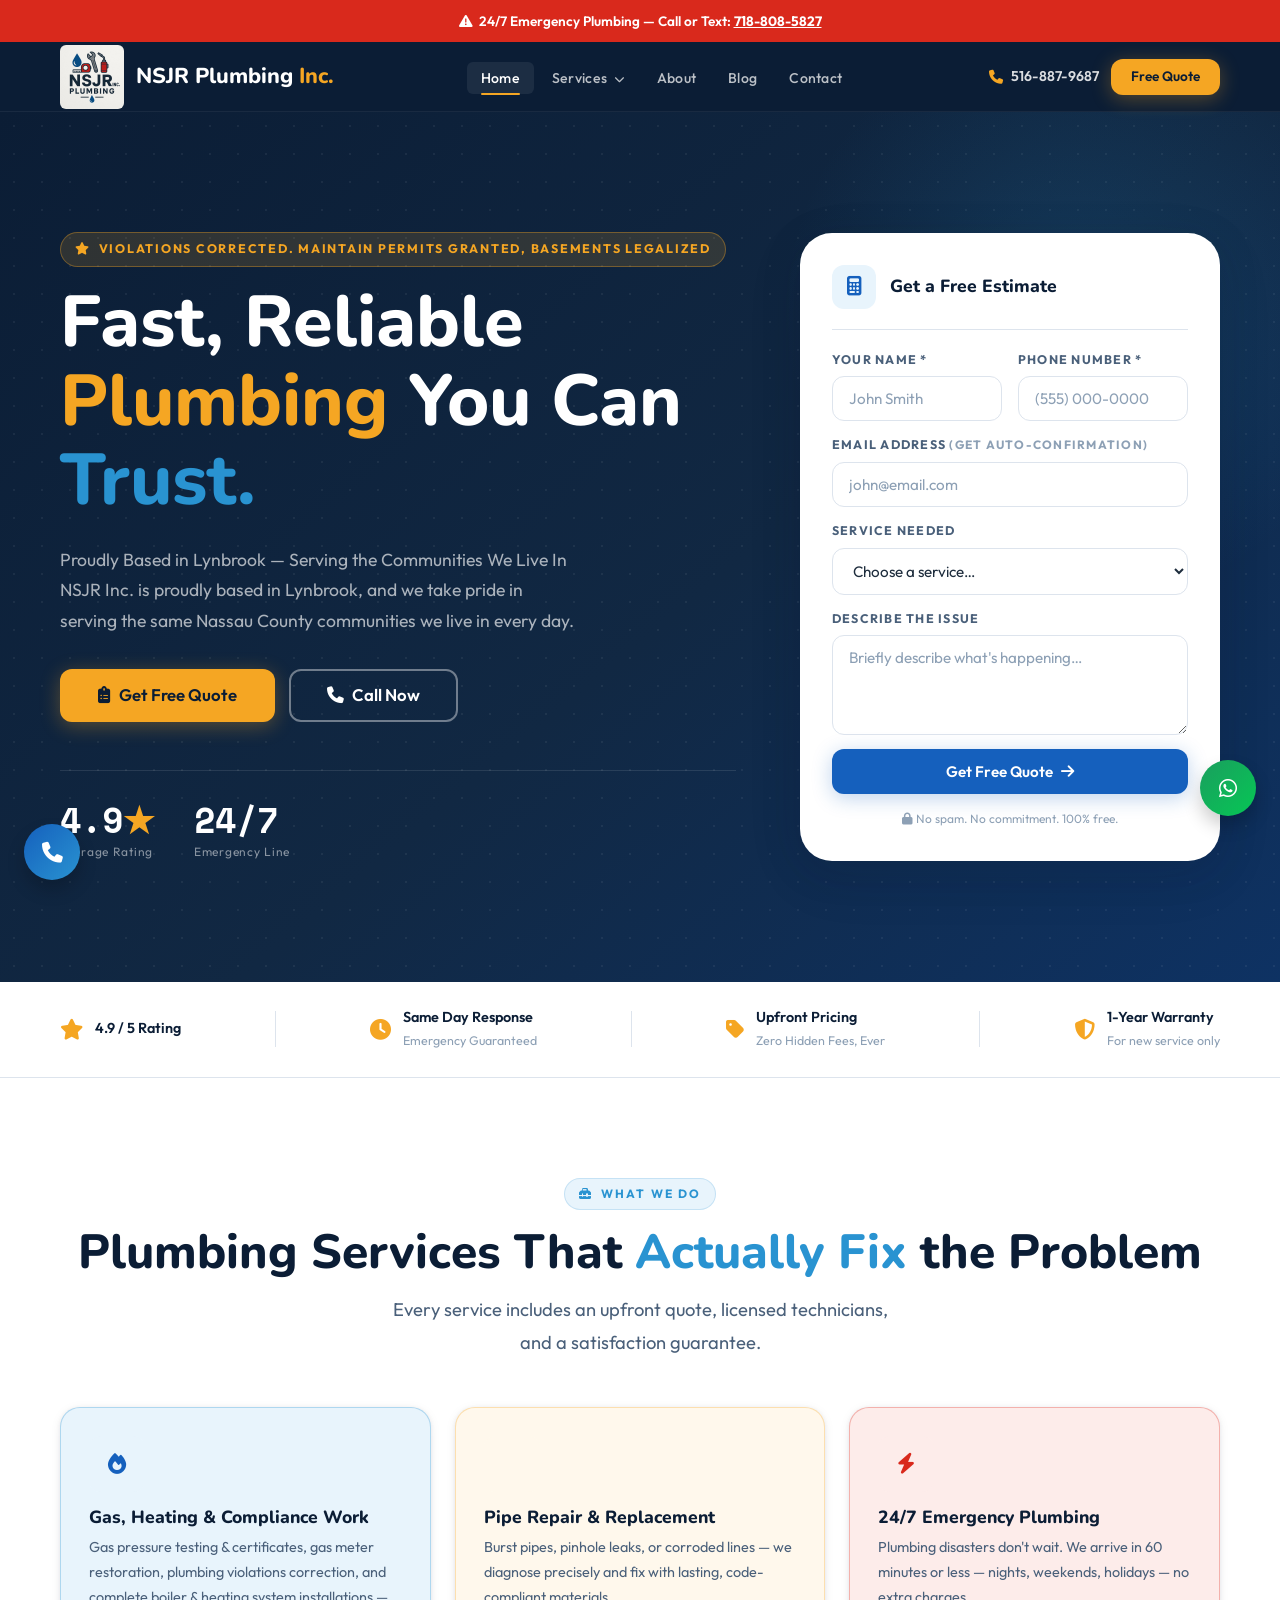
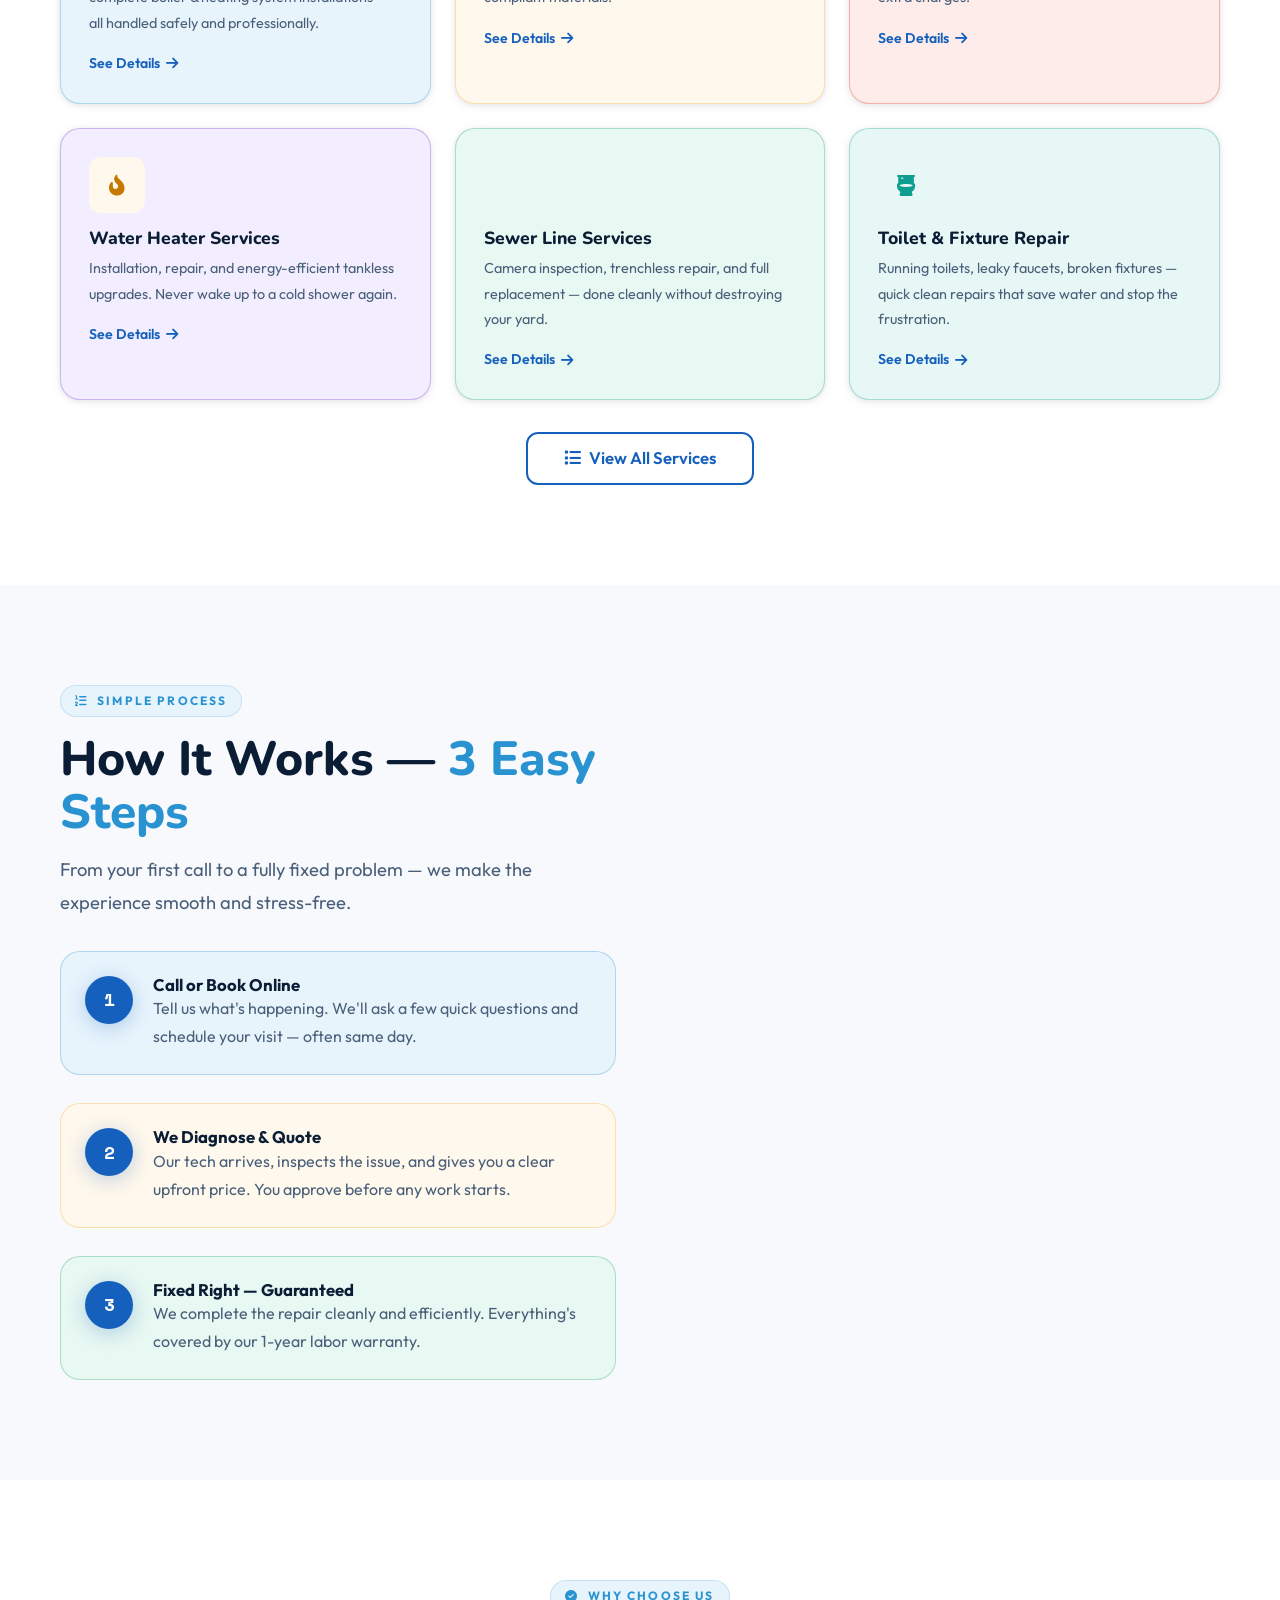
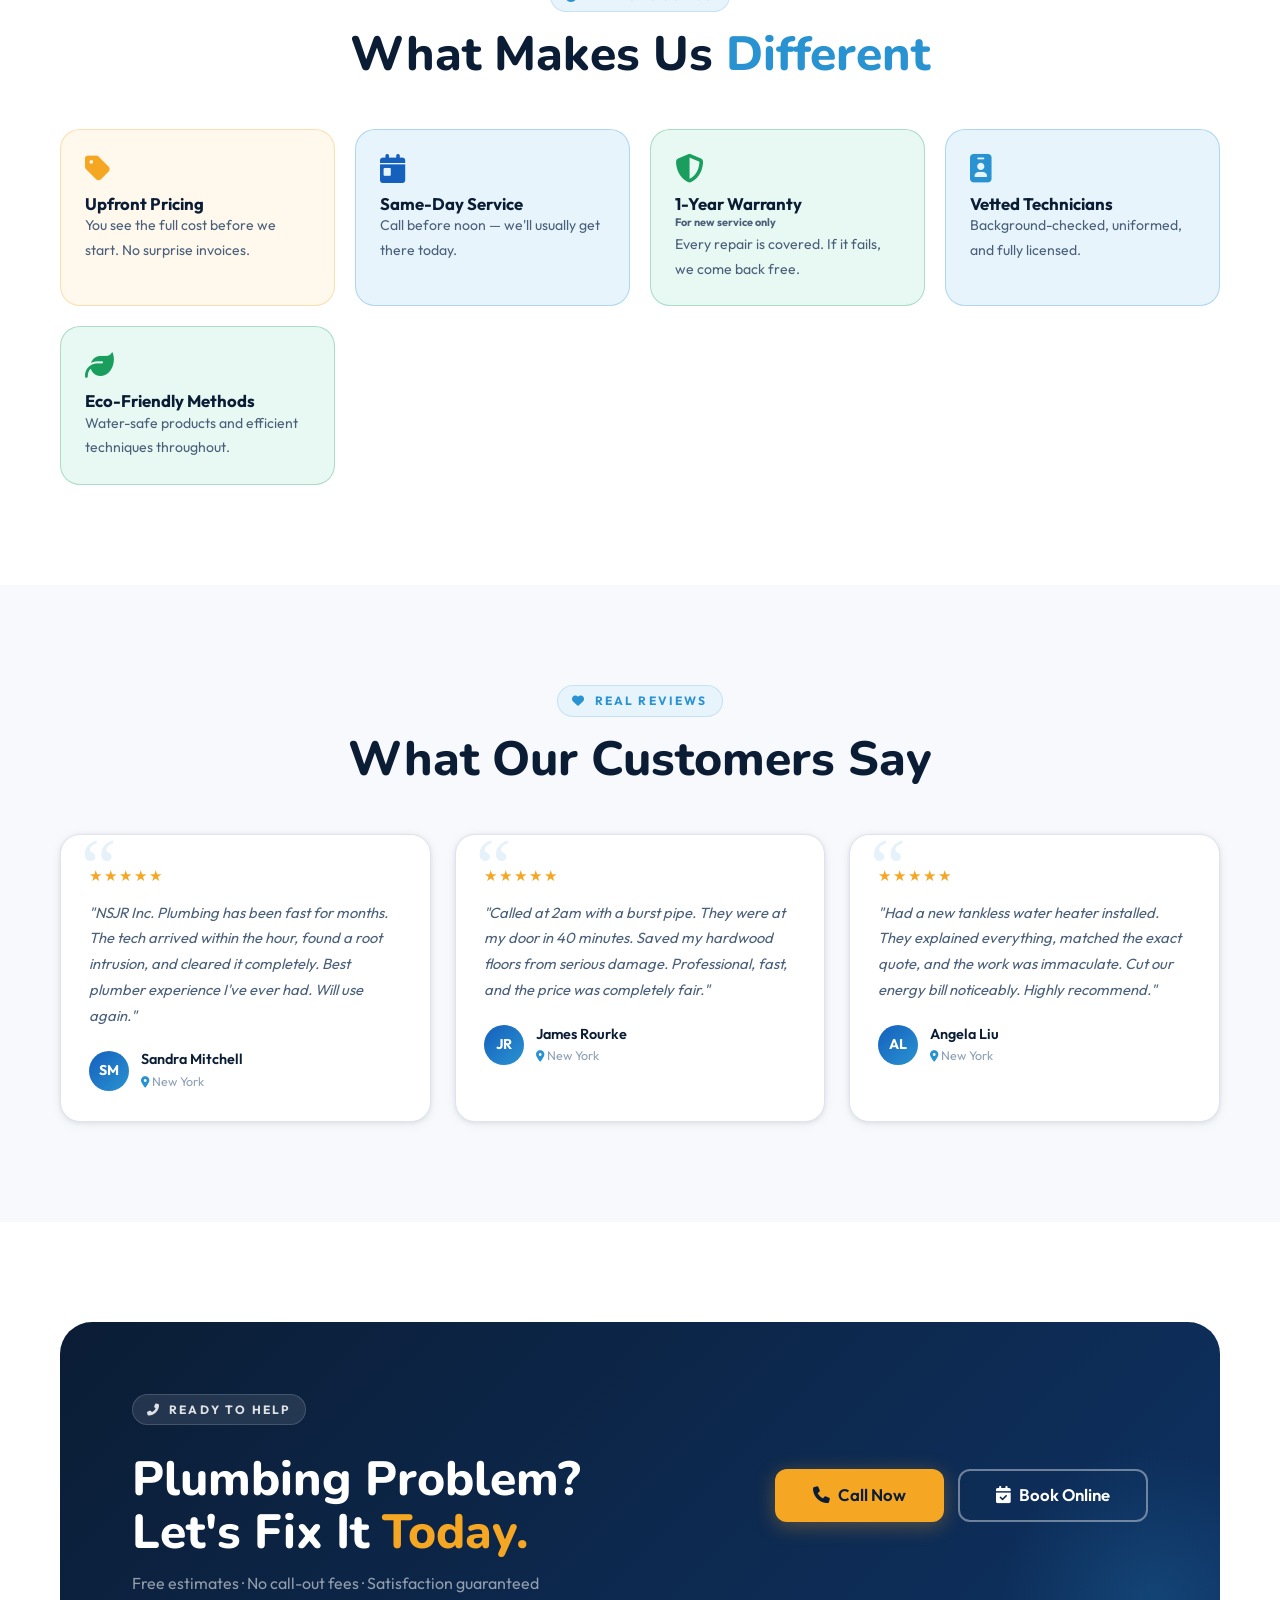
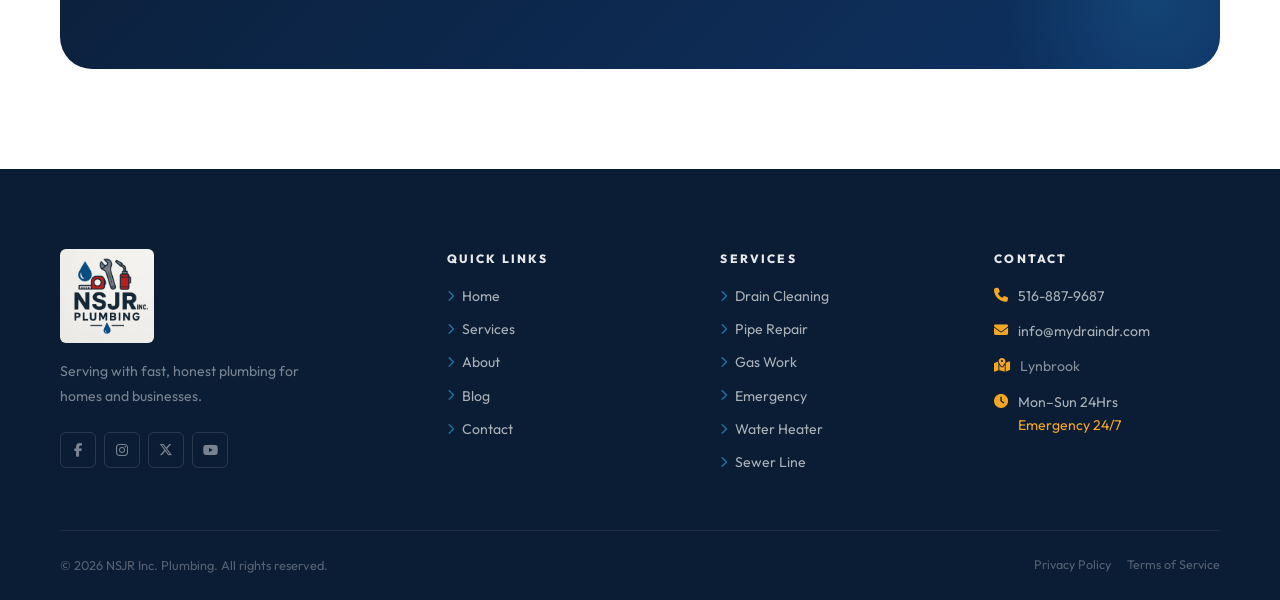
==== commit 3cd4e05e: "service updated" ====
--- a/index.html
+++ b/index.html
@@ -99,8 +99,7 @@
   <!-- Emergency Strip -->
   <div class="emergency-strip">
     <i class="fa-solid fa-triangle-exclamation"></i>&nbsp;
-    24/7 Emergency Plumbing — Call or Text:&nbsp;<a href="tel:+17188085827">718-808-5827</a>&nbsp;— No Extra Charges
-    Nights &amp; Weekends
+    24/7 Emergency Plumbing — Call or Text:&nbsp;<a href="tel:+17188085827">718-808-5827</a>
   </div>
 
   <!-- NAVBAR -->
@@ -163,7 +162,7 @@
     <div class="container">
       <div class="hero-inner">
         <div>
-          <div class="hero-badge"><i class="fa-solid fa-star"></i>Trusted Since years · NYC's #1 Rated Plumber</div>
+          <div class="hero-badge"><i class="fa-solid fa-star"></i>violations corrected. Maintain permits granted, basements legalized</div>
           <h1 id="hero-h">Fast, Reliable<br><span class="h1-accent">Plumbing</span> You Can<br><span
               class="h1-sky">Trust.</span></h1>
           <p class="hero-desc">Proudly Based in Lynbrook — Serving the Communities We Live In
@@ -293,11 +292,11 @@
         </div>
         <div class="trust-div" aria-hidden="true"></div> -->
         <div class="trust-item"><i class="fa-solid fa-star"></i>
-          <div><strong>4.9 / 5 Rating</strong><span>624+ Verified Reviews</span></div>
+          <div><strong>4.9 / 5 Rating</strong><span></span></div>
         </div>
         <div class="trust-div" aria-hidden="true"></div>
         <div class="trust-item"><i class="fa-solid fa-clock"></i>
-          <div><strong>60-Min Response</strong><span>Emergency Guaranteed</span></div>
+          <div><strong>Same Day Response</strong><span>Emergency Guaranteed</span></div>
         </div>
         <div class="trust-div" aria-hidden="true"></div>
         <div class="trust-item"><i class="fa-solid fa-tag"></i>
@@ -456,7 +455,7 @@
         </div>
         <div class="reveal why-card why-card-green"><i class="fa-solid fa-shield-halved"
             style="font-size:1.8rem;color:var(--green);margin-bottom:12px;display:block;"></i>
-          <h4 class="mb-2">1-Year Warranty</h4>
+          <h4 class="mb-2">1-Year Warranty<p style="font-size:.68rem;">For new service only</p> </h4>
           <p style="font-size:.88rem;">Every repair is covered. If it fails, we come back free.</p>
         </div>
         <div class="reveal why-card why-card-sky"><i class="fa-solid fa-id-badge"
@@ -464,11 +463,13 @@
           <h4 class="mb-2">Vetted Technicians</h4>
           <p style="font-size:.88rem;">Background-checked, uniformed, and fully licensed.</p>
         </div>
+        <!---
         <div class="reveal why-card why-card-sky"><i class="fa-solid fa-moon"
             style="font-size:1.8rem;color:var(--blue);margin-bottom:12px;display:block;"></i>
           <h4 class="mb-2">No Overtime Fees</h4>
           <p style="font-size:.88rem;">Nights, weekends, holidays — same price, always.</p>
-        </div>
+        </div> -->
+
         <div class="reveal why-card why-card-green"><i class="fa-solid fa-leaf"
             style="font-size:1.8rem;color:var(--green);margin-bottom:12px;display:block;"></i>
           <h4 class="mb-2">Eco-Friendly Methods</h4>
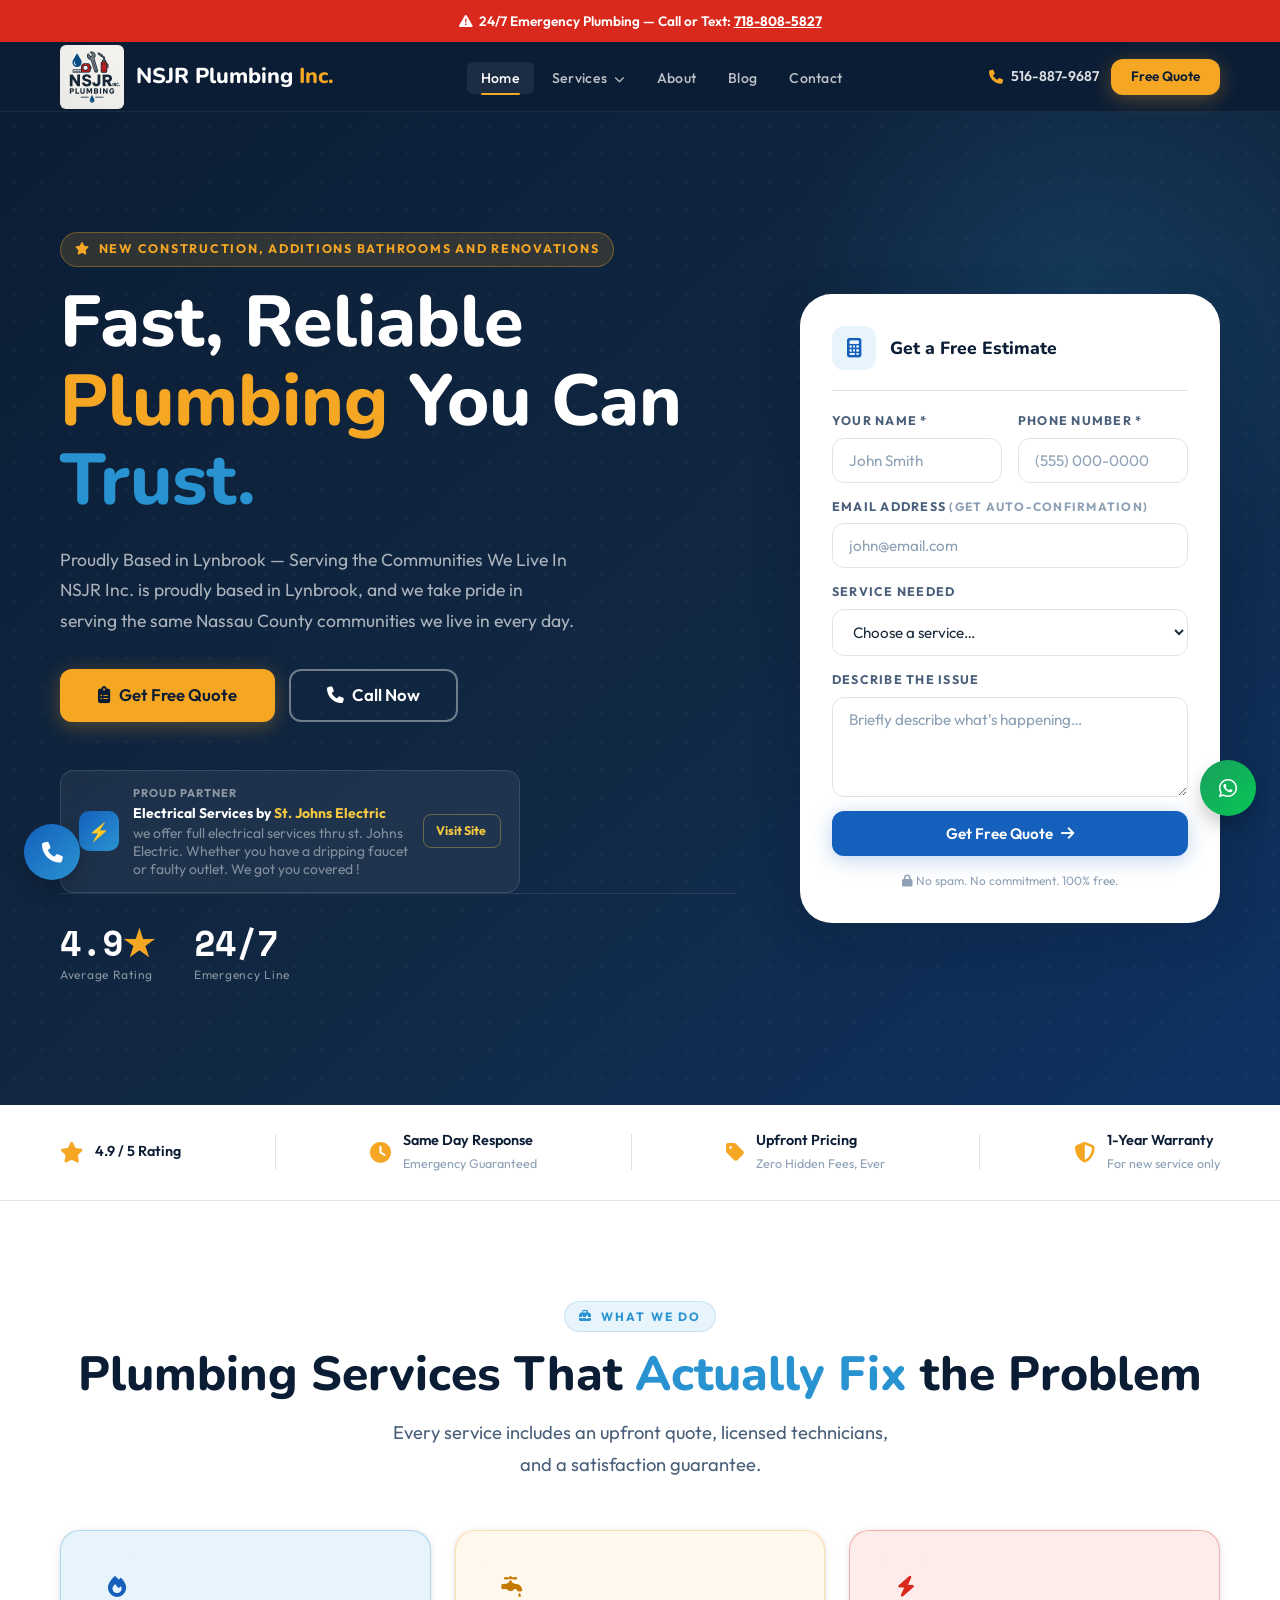
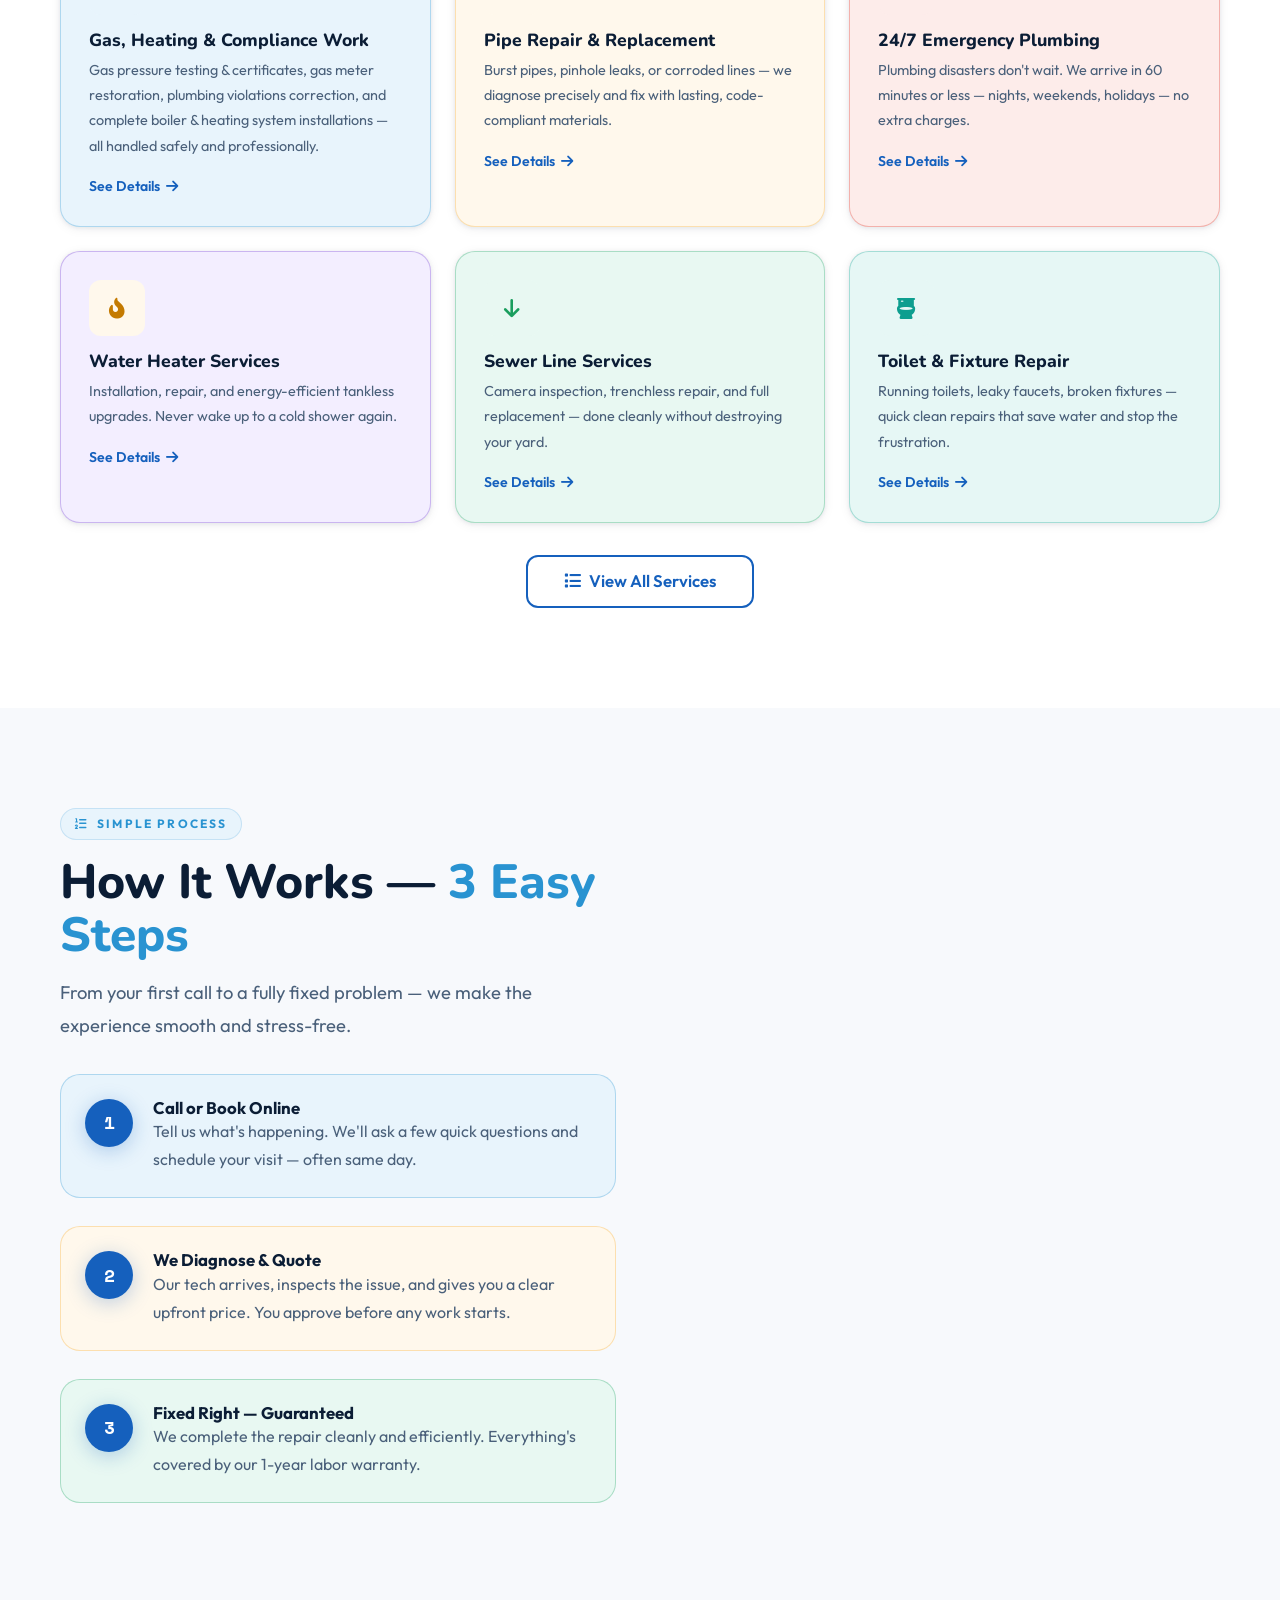
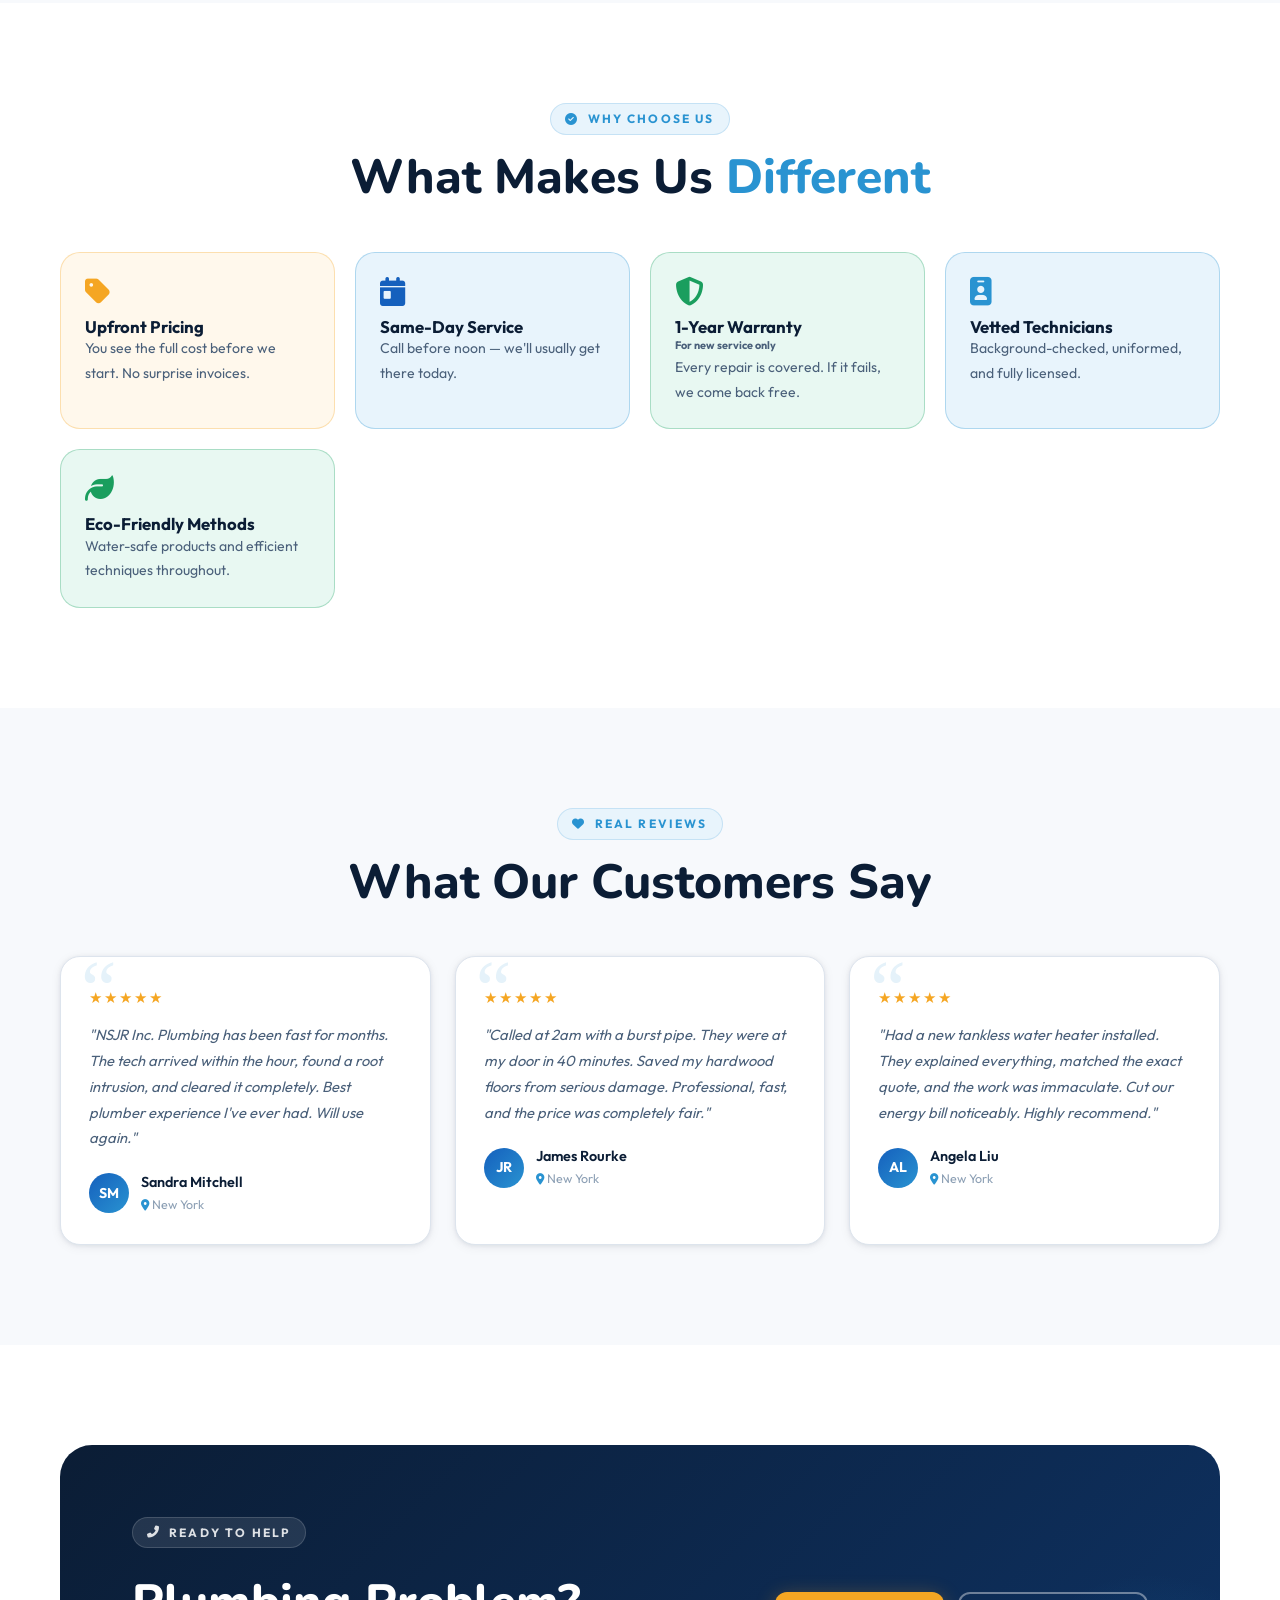
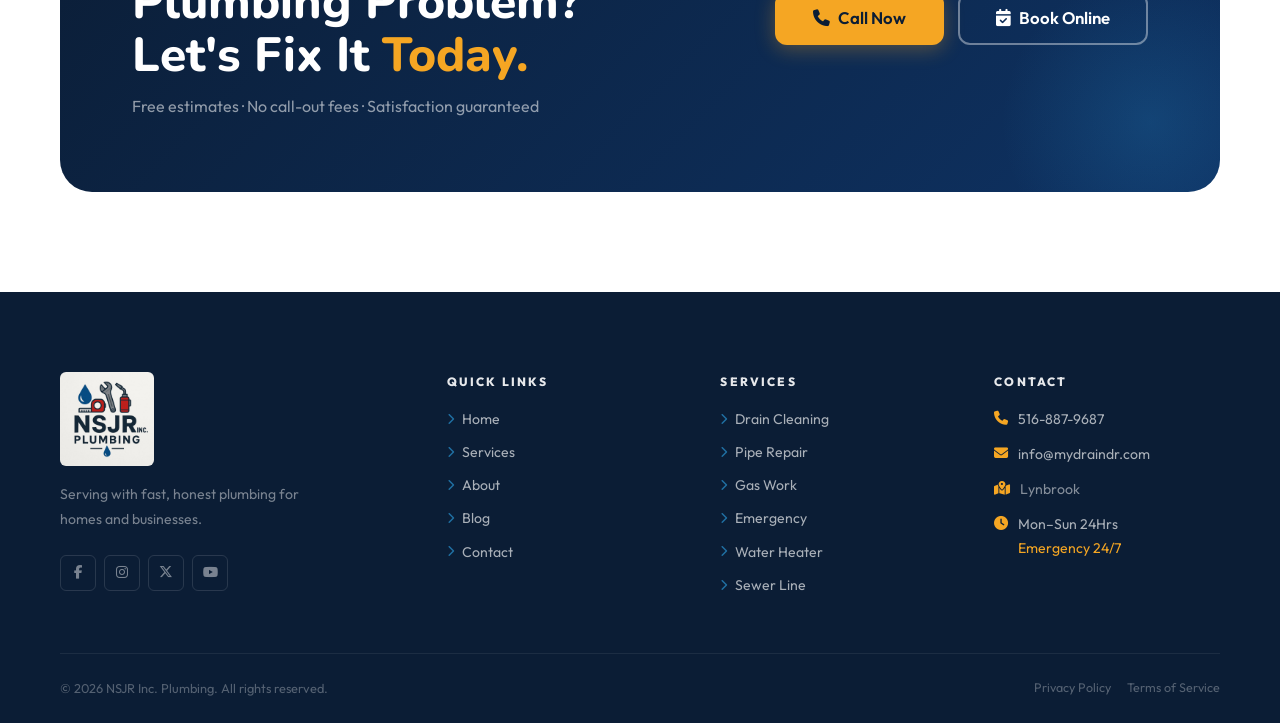
==== commit dc56b5da: "content added" ====
--- a/index.html
+++ b/index.html
@@ -92,6 +92,18 @@
       }
     }
   </style>
+  <style>
+    /* Dropdown open state — driven by main.js (.drop-open) */
+    .has-dropdown.drop-open>.dropdown {
+      opacity: 1 !important;
+      pointer-events: all !important;
+      transform: translateX(-50%) translateY(0) !important;
+    }
+
+    .has-dropdown.drop-open .drop-arrow {
+      transform: rotate(180deg);
+    }
+  </style>
 </head>
 
 <body>
@@ -107,7 +119,8 @@
     <div class="nav-wrap">
       <a href="index.html" class="nav-logo" aria-label="NSJR Inc. Plumbing Home">
         <img src="/assets/logo.jpeg" alt="NSJR Inc. Plumbing"
-          style="height:64px;width:64px;object-fit:contain;border-radius:6px;" /><span>NSJR Plumbing <span class="logo-text-em">Inc.</span></span>
+          style="height:64px;width:64px;object-fit:contain;border-radius:6px;" /><span>NSJR Plumbing <span
+            class="logo-text-em">Inc.</span></span>
       </a>
       <ul class="nav-menu">
         <li><a href="index.html" class="nav-link">Home</a></li>
@@ -117,13 +130,13 @@
           <ul class="dropdown">
             <li><a href="pages/services.html#drain" class="drop-item"><i class="fa-solid fa-sink"></i>Drain Cleaning</a>
             </li>
-            <li><a href="pages/services.html#pipe" class="drop-item"><i class="fa-solid fa-pipe-valve"></i>Pipe
+            <li><a href="pages/services.html#pipe" class="drop-item"><i class="fa-solid fa-faucet-drip"></i>Pipe
                 Repair</a></li>
             <li><a href="pages/services.html#emergency" class="drop-item"><i class="fa-solid fa-bolt"></i>Emergency
                 Service</a></li>
             <li><a href="pages/services.html#heater" class="drop-item"><i
                   class="fa-solid fa-fire-flame-curved"></i>Water Heater</a></li>
-            <li><a href="pages/services.html#sewer" class="drop-item"><i class="fa-solid fa-arrow-down-to-arc"></i>Sewer
+            <li><a href="pages/services.html#sewer" class="drop-item"><i class="fa-solid fa-arrow-down"></i>Sewer
                 Line</a></li>
           </ul>
         </li>
@@ -162,17 +175,39 @@
     <div class="container">
       <div class="hero-inner">
         <div>
-          <div class="hero-badge"><i class="fa-solid fa-star"></i>violations corrected. Maintain permits granted, basements legalized</div>
+          <div class="hero-badge"><i class="fa-solid fa-star"></i>New construction, additions bathrooms and renovations</div>
           <h1 id="hero-h">Fast, Reliable<br><span class="h1-accent">Plumbing</span> You Can<br><span
               class="h1-sky">Trust.</span></h1>
           <p class="hero-desc">Proudly Based in Lynbrook — Serving the Communities We Live In
-          NSJR Inc. is proudly based in Lynbrook, and we take pride in serving the same Nassau County communities we live in every
-          day.</p>
+            NSJR Inc. is proudly based in Lynbrook, and we take pride in serving the same Nassau County communities we
+            live in every
+            day.</p>
           <div class="hero-actions">
             <a href="pages/contact.html" class="btn btn-amber btn-lg"><i class="fa-solid fa-clipboard-list"></i>Get Free
               Quote</a>
             <a href="tel:+15168879687" class="btn btn-outline btn-lg"><i class="fa-solid fa-phone"></i>Call Now</a>
           </div>
+
+          <!-- St. Johns Electric Partner Strip -->
+          <div class="electric-strip reveal"
+            style="display:flex;align-items:center;gap:14px;background:rgba(255,255,255,0.06);border:1px solid rgba(255,255,255,0.12);border-radius:14px;padding:13px 18px;margin-top:6px;backdrop-filter:blur(6px);max-width:460px;">
+            <div
+              style="width:40px;height:40px;flex-shrink:0;border-radius:10px;background:linear-gradient(135deg,#1560bd,#2993d1);display:flex;align-items:center;justify-content:center;font-size:1.1rem;color:#f5c842;">
+              ⚡</div>
+            <div style="flex:1;min-width:0;">
+              <div
+                style="font-size:.7rem;font-weight:700;letter-spacing:.09em;color:rgba(255,255,255,.5);text-transform:uppercase;">
+                Proud Partner</div>
+              <div style="font-size:.87rem;font-weight:700;color:#fff;margin-top:2px;line-height:1.3;">Electrical
+                Services by <span style="color:#f5c842;">St. Johns Electric</span> 
+                <div style="color:rgba(255,255,255,.45);font-weight:400;margin-top:2px;line-height:1.3;">we offer full electrical services thru st. Johns Electric. Whether you have a dripping faucet or faulty outlet. We got you covered !</div></div>
+            </div>
+            <a href="https://stjohnselectric.com" target="_blank" rel="noopener"
+              style="flex-shrink:0;font-size:.78rem;font-weight:700;color:#f5c842;text-decoration:none;white-space:nowrap;border:1px solid rgba(245,200,66,.35);border-radius:8px;padding:6px 12px;transition:background .2s;"
+              onmouseover="this.style.background='rgba(245,200,66,.15)'" onmouseout="this.style.background=''">Visit
+              Site <i class="fa-solid fa-arrow-up-right" style="font-size:.65rem;"></i></a>
+          </div>
+
           <div class="hero-proof">
             <!-- STATS  
             <div>
@@ -320,25 +355,25 @@
           upfront quote, licensed technicians, and a satisfaction guarantee.</p>
       </div>
       <div style="display:grid;grid-template-columns:repeat(auto-fill,minmax(280px,1fr));gap:24px;">
-        
+
         <article class="card svc-card svc-card-blue reveal">
           <div class="svc-icon ic-blue">
             <i class="fa-solid fa-fire"></i>
           </div>
-        
+
           <h3>Gas, Heating & Compliance Work</h3>
-        
+
           <p>
             Gas pressure testing & certificates, gas meter restoration, plumbing violations correction,
             and complete boiler & heating system installations — all handled safely and professionally.
           </p>
-        
+
           <a href="pages/services.html#gas" class="card-link">
             See Details <i class="fa-solid fa-arrow-right"></i>
           </a>
         </article>
         <article class="card svc-card svc-card-amber reveal">
-          <div class="svc-icon ic-amber"><i class="fa-solid fa-pipe-valve"></i></div>
+          <div class="svc-icon ic-amber"><i class="fa-solid fa-faucet-drip"></i></div>
           <h3>Pipe Repair &amp; Replacement</h3>
           <p>Burst pipes, pinhole leaks, or corroded lines — we diagnose precisely and fix with lasting, code-compliant
             materials.</p><a href="pages/services.html#pipe" class="card-link">See Details <i
@@ -358,7 +393,7 @@
             href="pages/services.html#heater" class="card-link">See Details <i class="fa-solid fa-arrow-right"></i></a>
         </article>
         <article class="card svc-card svc-card-green reveal">
-          <div class="svc-icon ic-green"><i class="fa-solid fa-arrow-down-to-arc"></i></div>
+          <div class="svc-icon ic-green"><i class="fa-solid fa-arrow-down"></i></div>
           <h3>Sewer Line Services</h3>
           <p>Camera inspection, trenchless repair, and full replacement — done cleanly without destroying your yard.</p>
           <a href="pages/services.html#sewer" class="card-link">See Details <i class="fa-solid fa-arrow-right"></i></a>
@@ -455,7 +490,8 @@
         </div>
         <div class="reveal why-card why-card-green"><i class="fa-solid fa-shield-halved"
             style="font-size:1.8rem;color:var(--green);margin-bottom:12px;display:block;"></i>
-          <h4 class="mb-2">1-Year Warranty<p style="font-size:.68rem;">For new service only</p> </h4>
+          <h4 class="mb-2">1-Year Warranty<p style="font-size:.68rem;">For new service only</p>
+          </h4>
           <p style="font-size:.88rem;">Every repair is covered. If it fails, we come back free.</p>
         </div>
         <div class="reveal why-card why-card-sky"><i class="fa-solid fa-id-badge"
@@ -627,6 +663,12 @@
 
   <!-- SCRIPTS -->
   <script src="../js/main.js"></script>
+  <script>
+    /* Clean index.html from URL — show only domain on home page */
+    if (window.location.pathname.match(/\/index\.html$/)) {
+      window.history.replaceState(null, '', window.location.pathname.replace(/\/index\.html$/, '/') + window.location.search + window.location.hash);
+    }
+  </script>
 </body>
 
 </html>
--- a/css/style.css
+++ b/css/style.css
@@ -478,7 +478,7 @@
 
 .dropdown {
   position: absolute;
-  top: calc(100% + 14px);
+  top: calc(100% + 2px);
   left: 50%;
   transform: translateX(-50%) translateY(6px);
   background: var(--white);
@@ -493,7 +493,18 @@
   z-index: 300
 }
 
+/* Invisible bridge fills the gap so mouse travel doesn't trigger mouseleave */
+.dropdown::before {
+  content: '';
+  position: absolute;
+  top: -14px;
+  left: 0;
+  right: 0;
+  height: 14px;
+}
+
 .has-dropdown:hover .dropdown,
+.has-dropdown.drop-open .dropdown,
 .has-dropdown:focus-within .dropdown {
   opacity: 1;
   pointer-events: all;
@@ -506,7 +517,8 @@
   transition: transform var(--t)
 }
 
-.has-dropdown:hover .drop-arrow {
+.has-dropdown:hover .drop-arrow,
+.has-dropdown.drop-open .drop-arrow {
   transform: rotate(180deg)
 }
 
